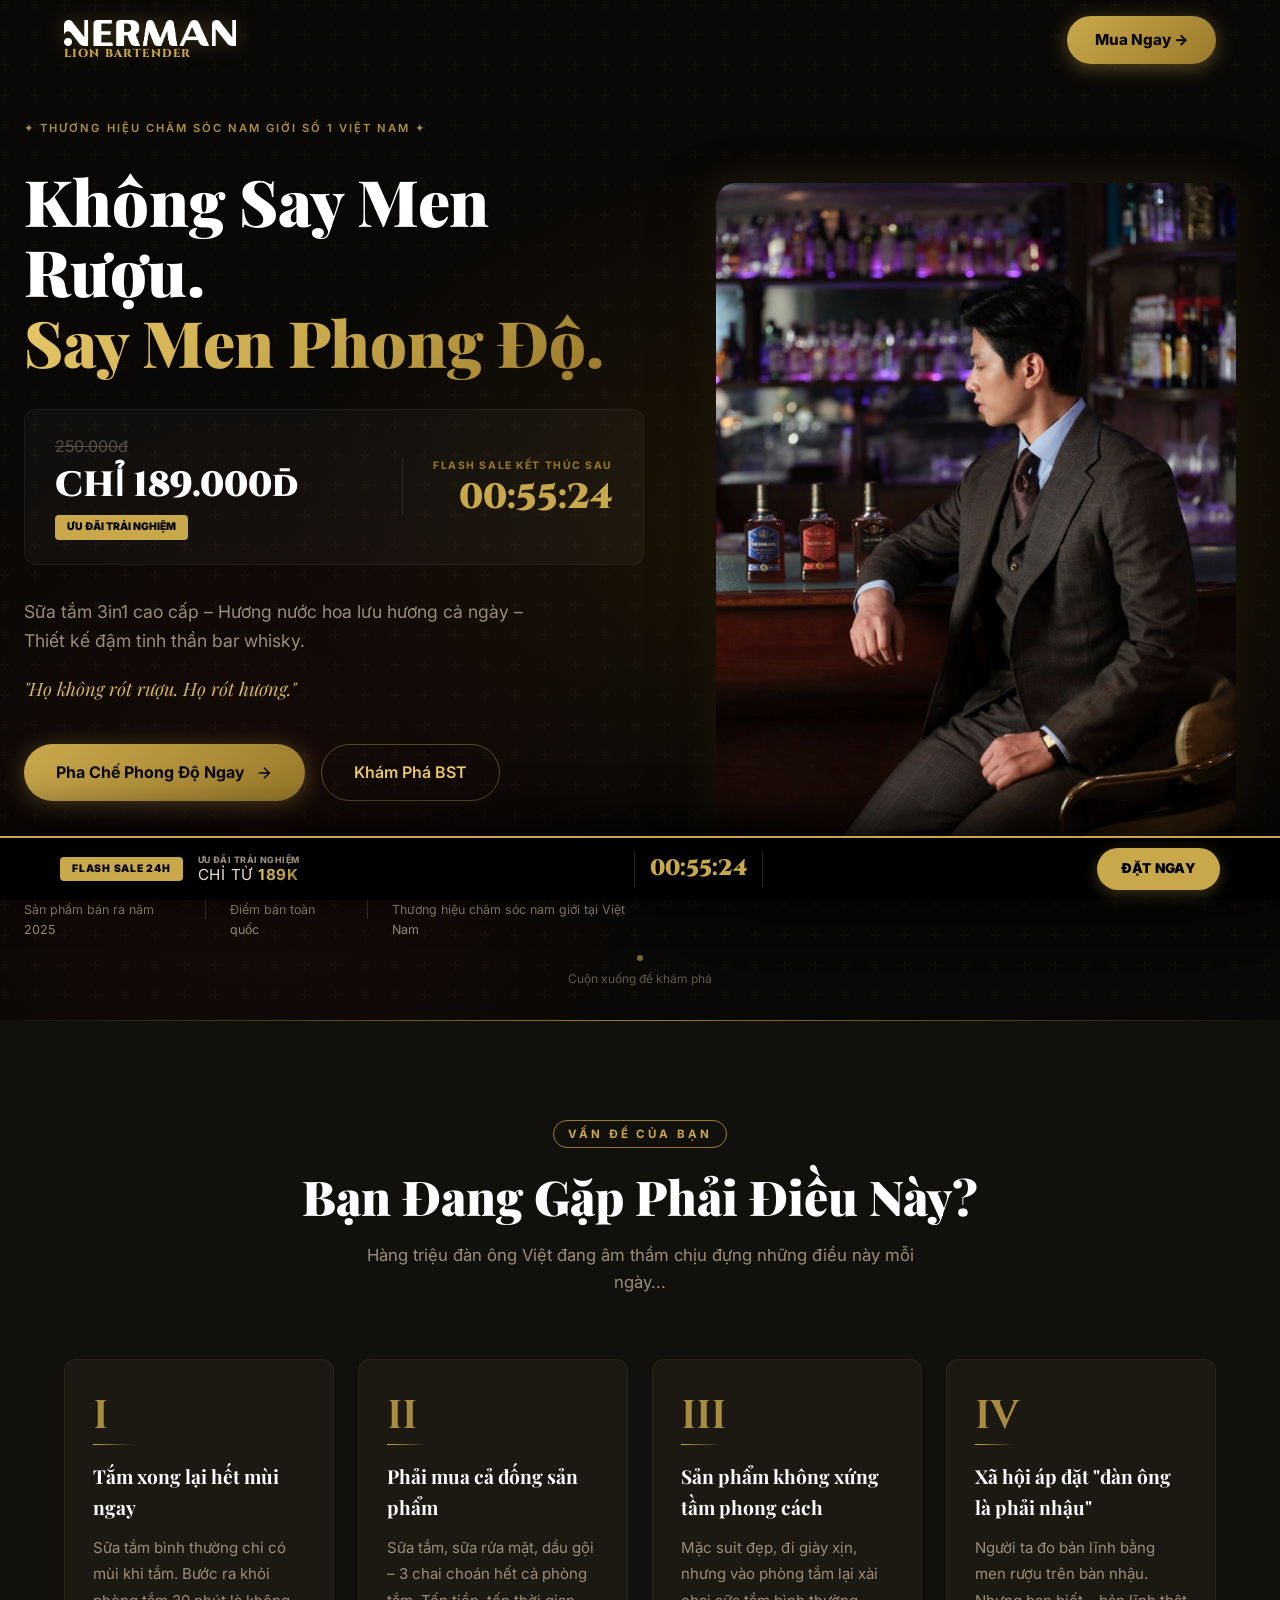
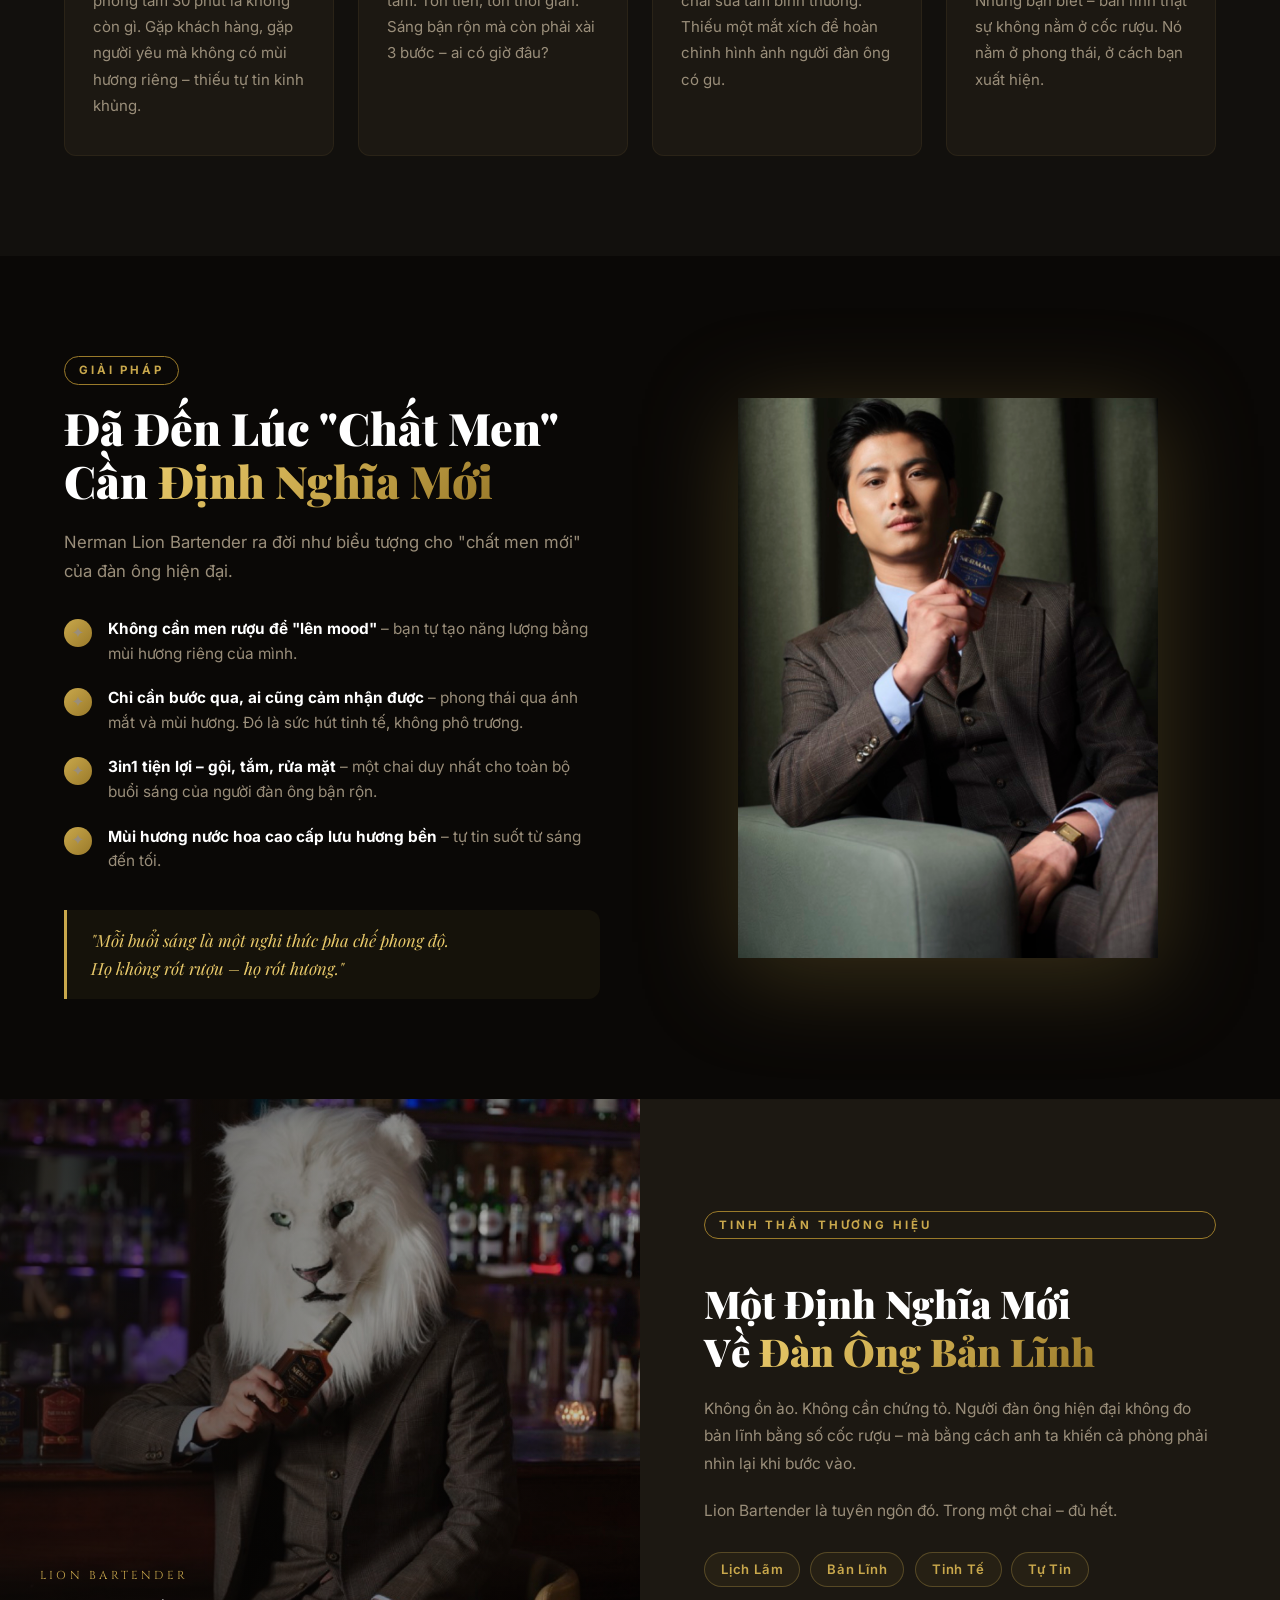
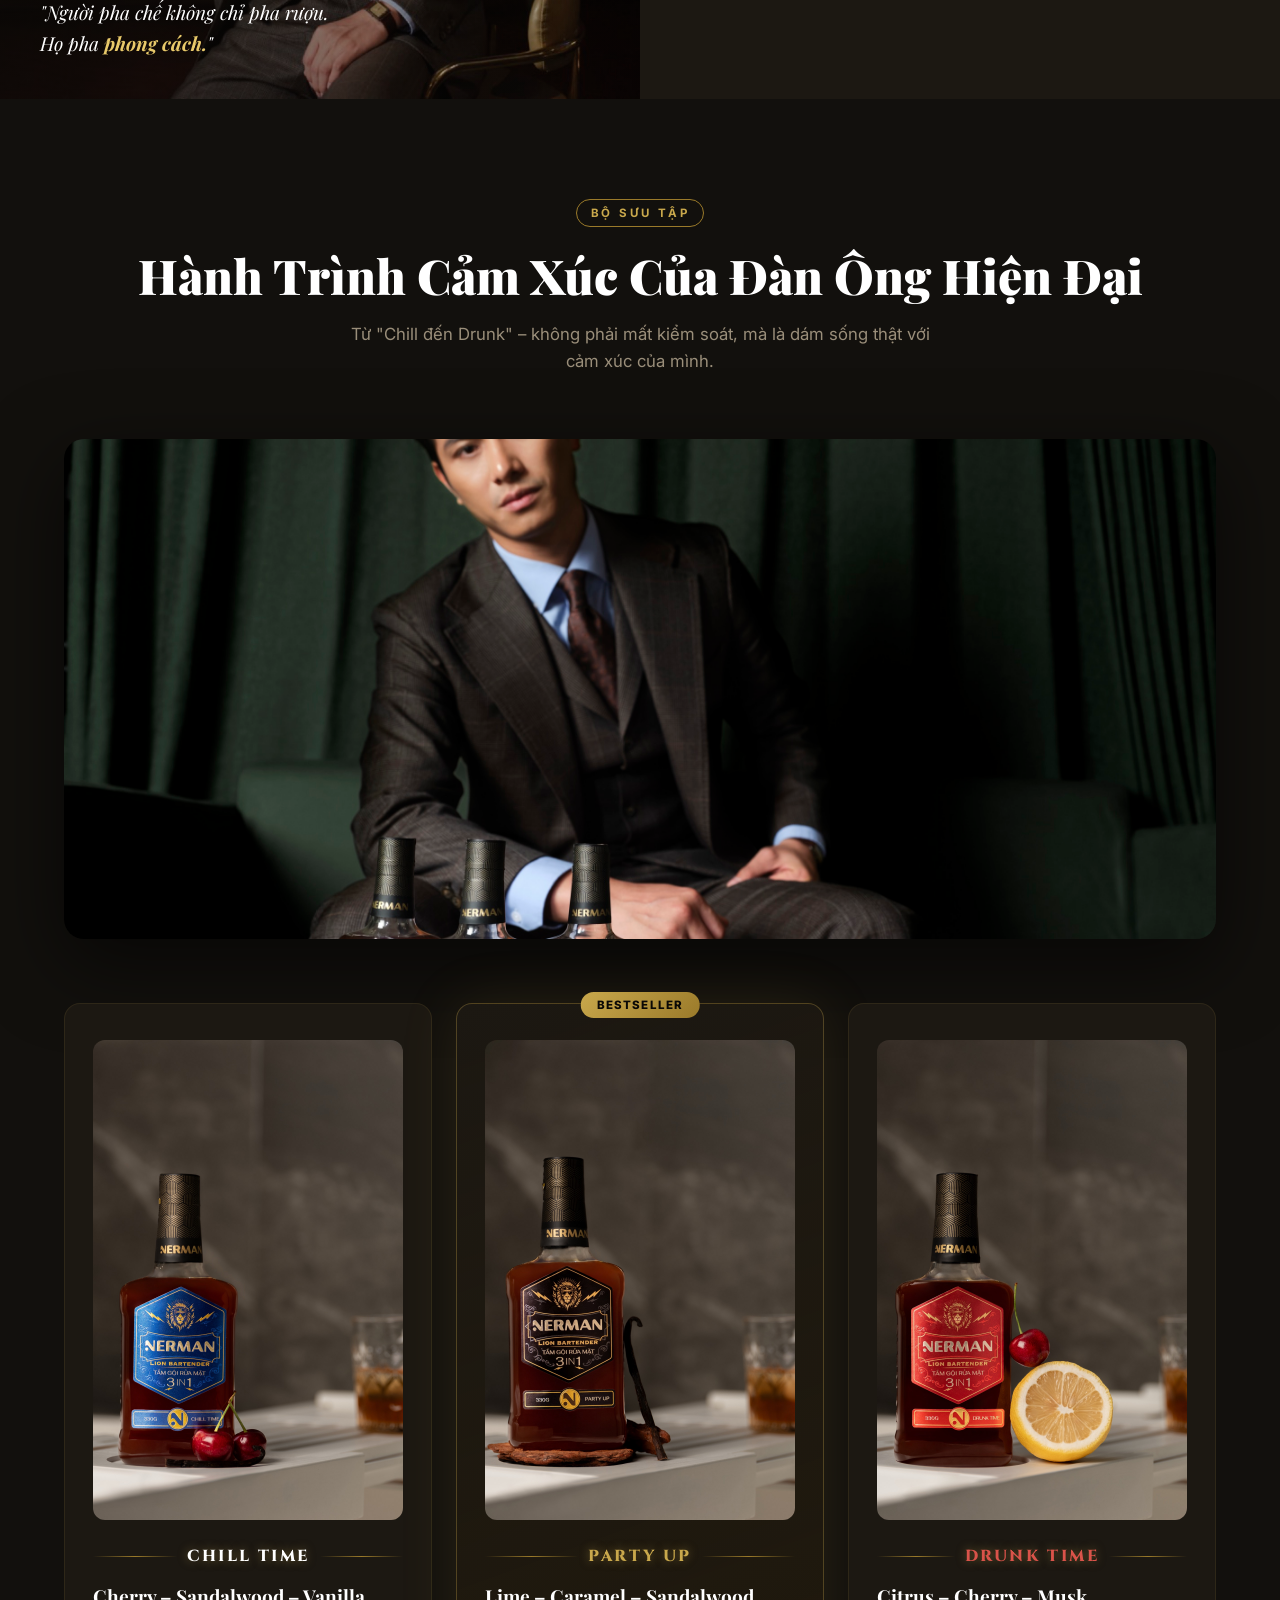
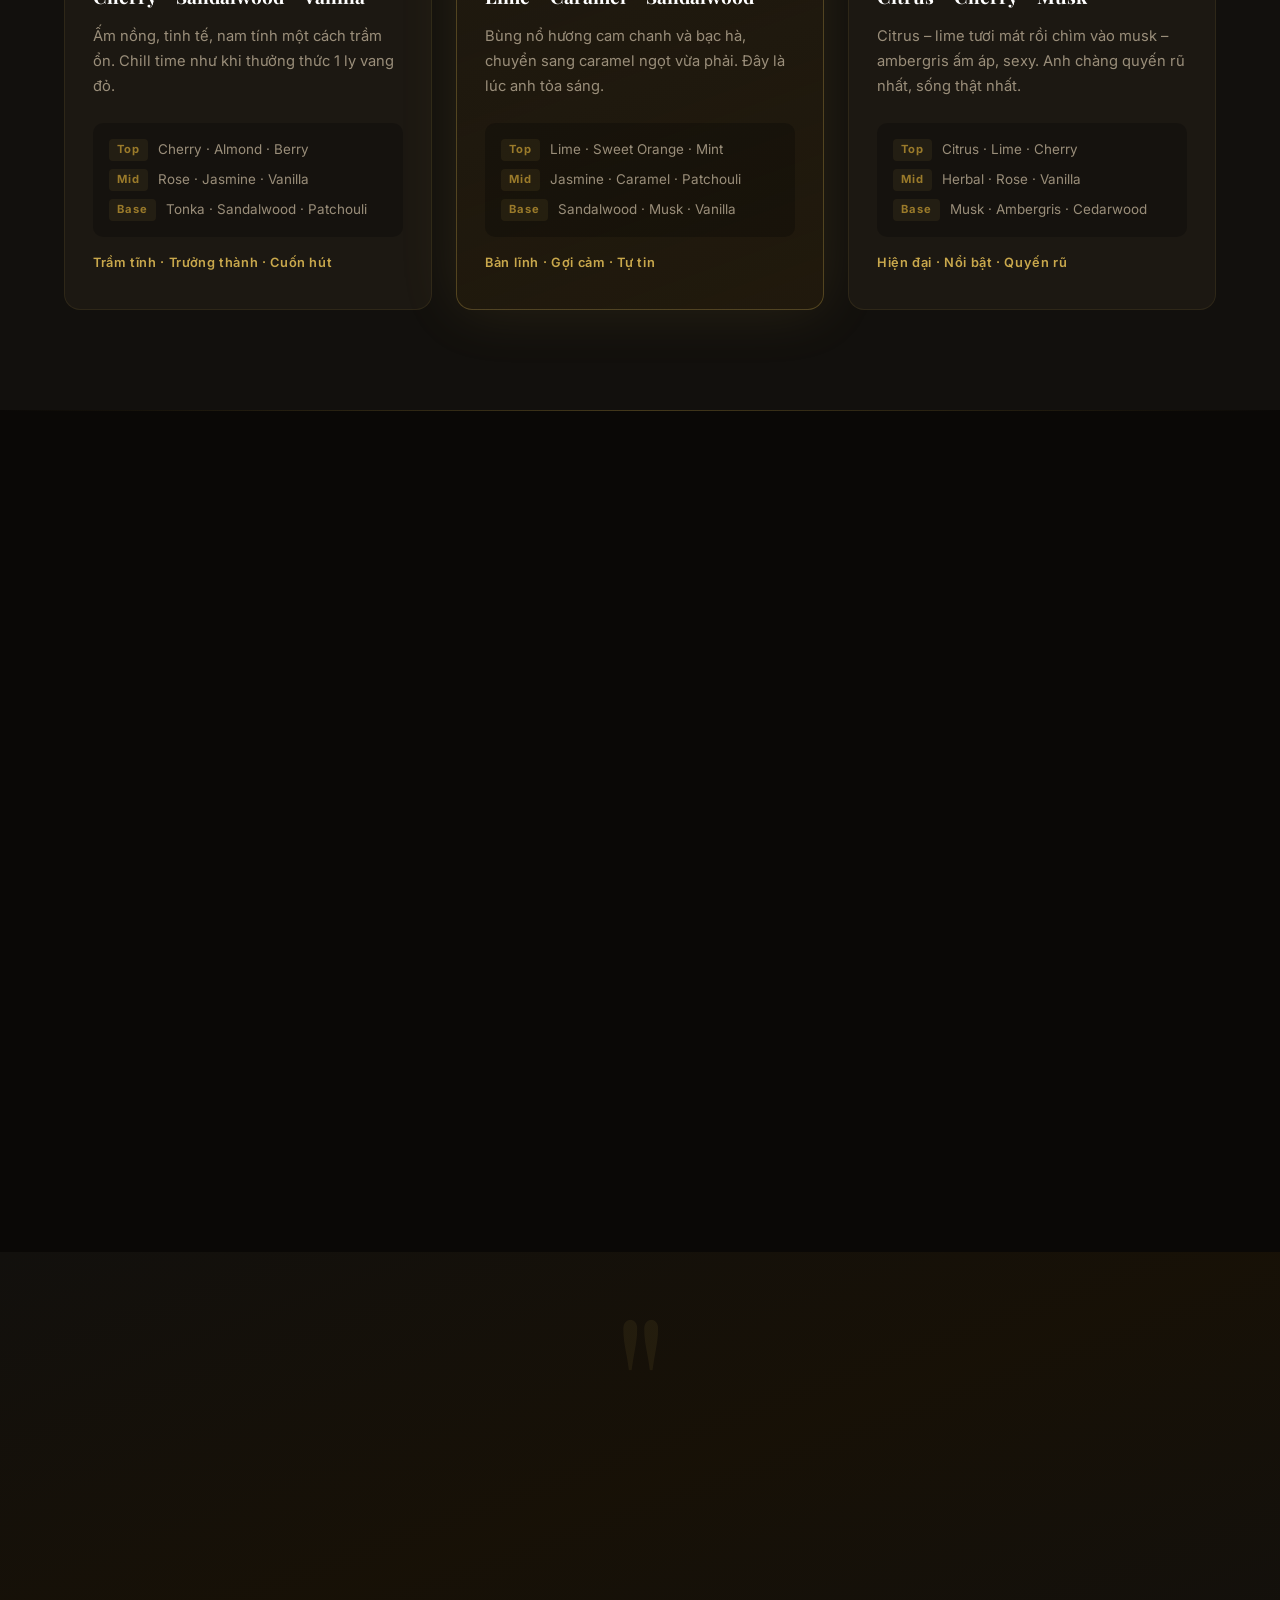
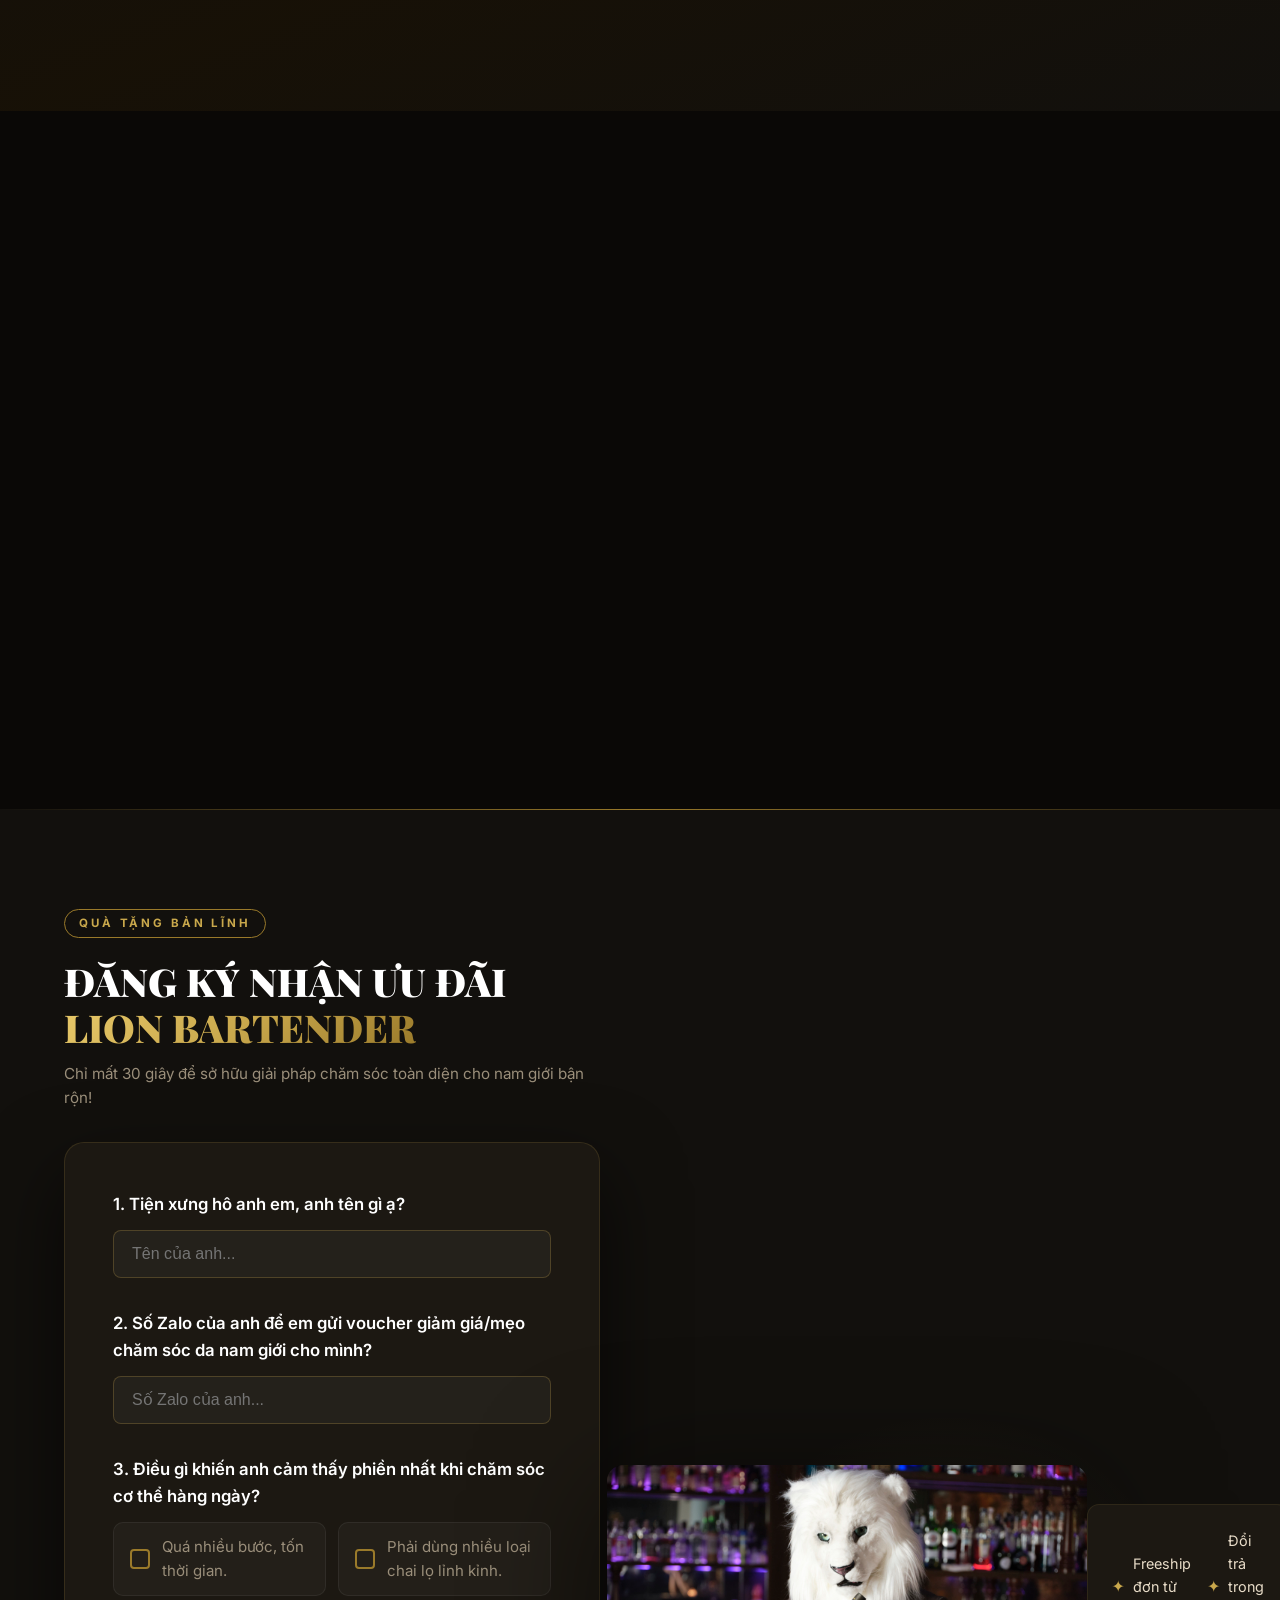
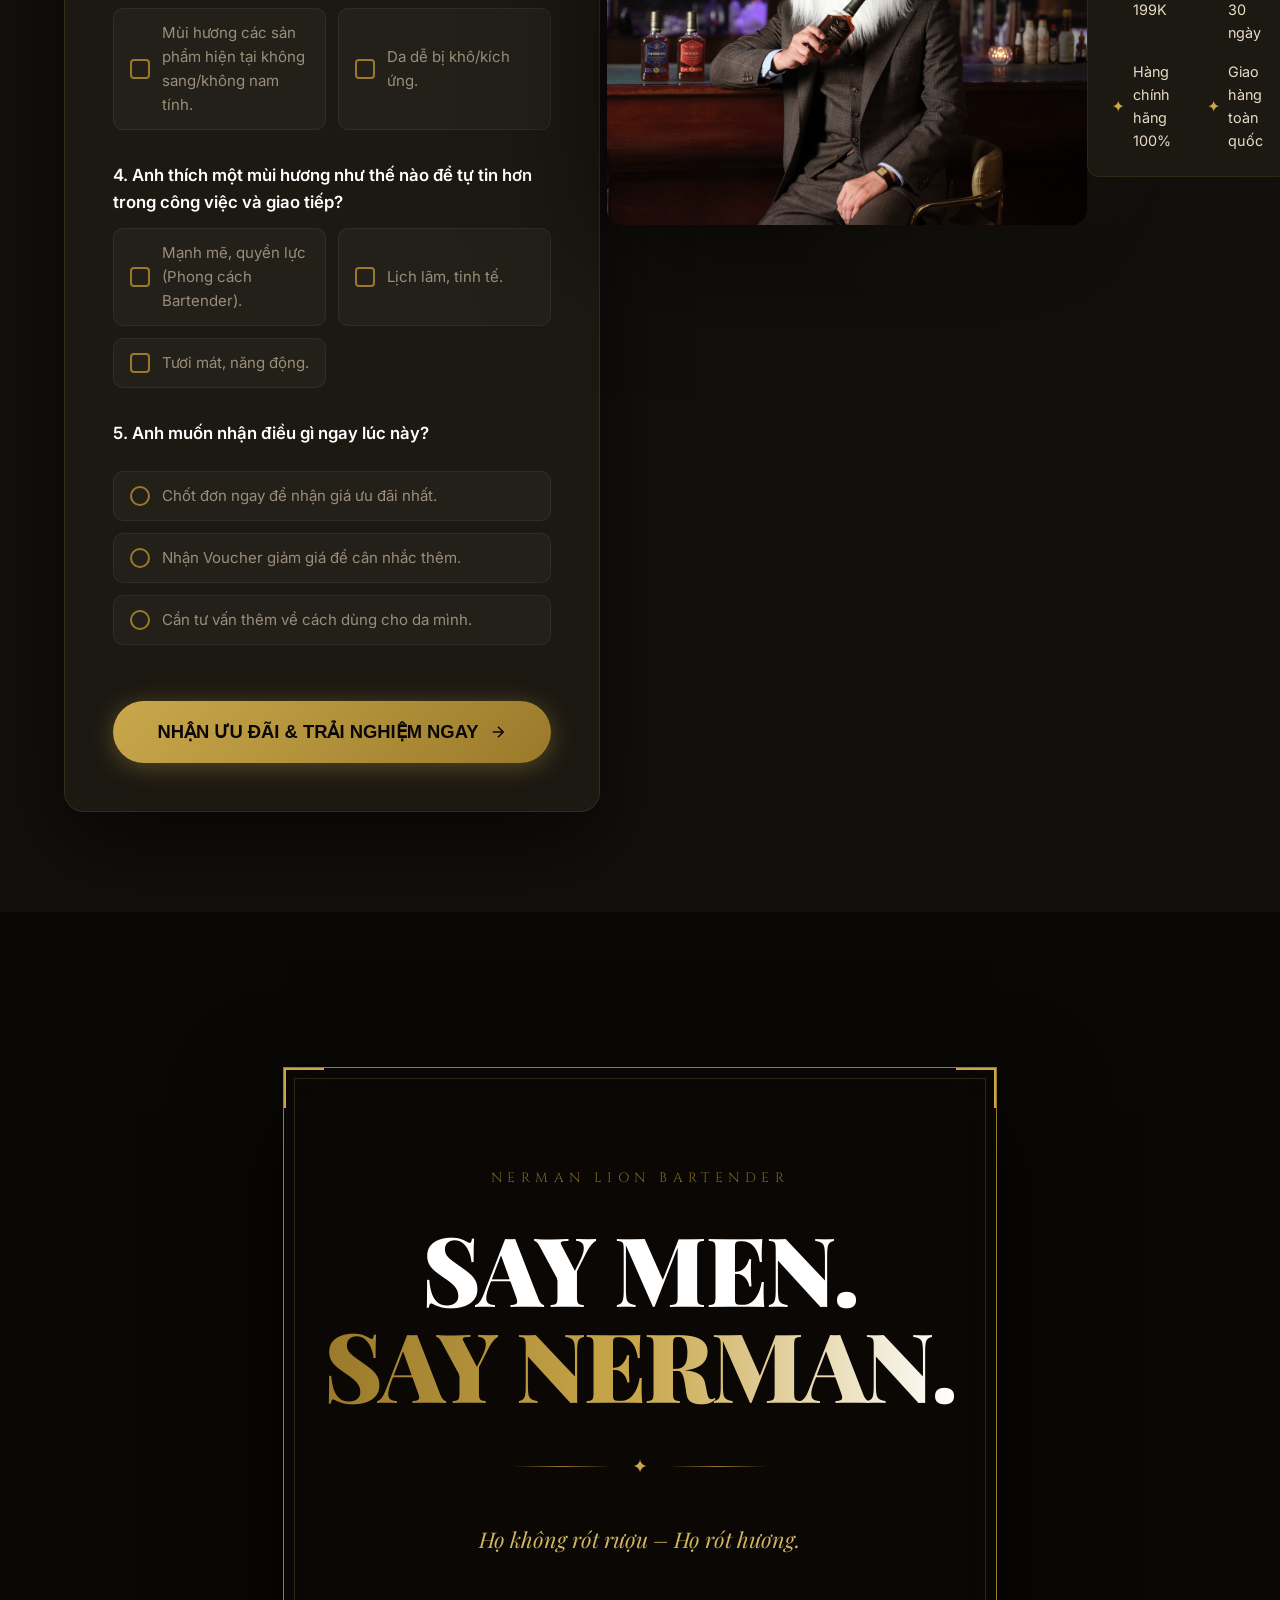
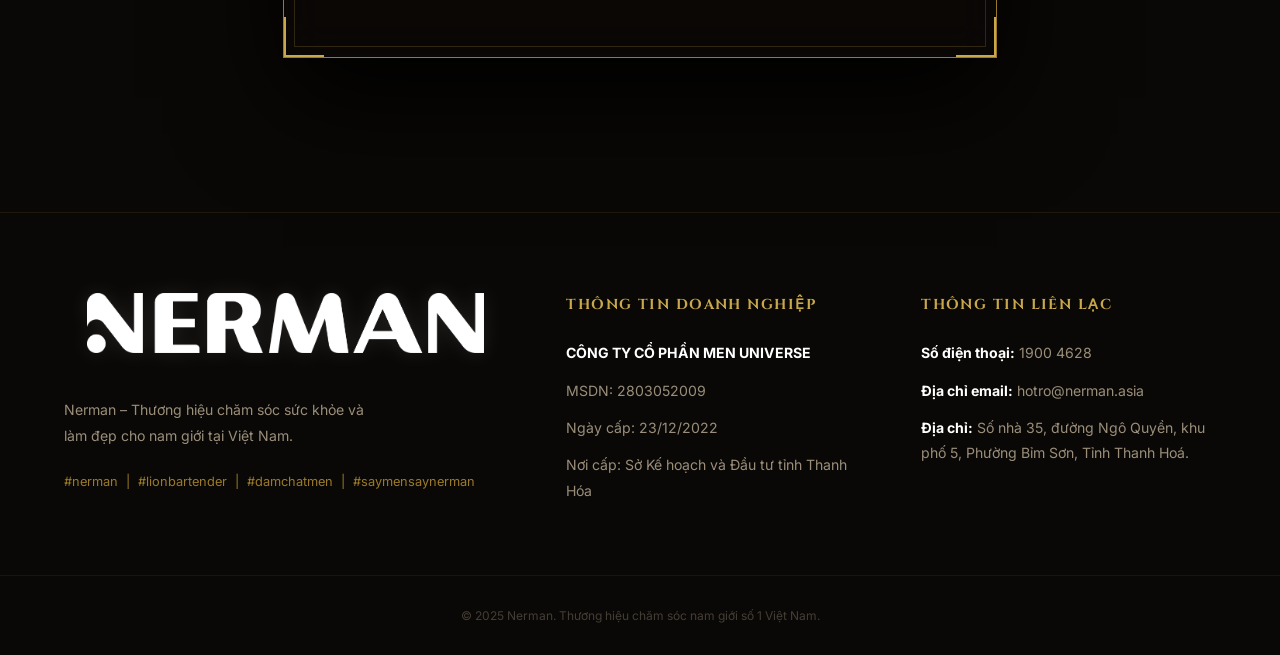
==== nerman_landing_v8_final/index.html @ bb771e7c "Add files via upload" ====
<!DOCTYPE html>
<html lang="vi">
<head>
  <meta charset="UTF-8" />
  <meta name="viewport" content="width=device-width, initial-scale=1.0" />
  <title>Nerman Lion Bartender – Sữa Tắm Đậm Chất Men | Chính Hãng</title>
  <meta name="description" content="Nerman Lion Bartender – Sữa tắm 3in1 cao cấp cho đàn ông hiện đại. Hương nước hoa lưu hương cả ngày. Đậm chất men – Say Hương, Say Nerman." />
  <link rel="preconnect" href="https://fonts.googleapis.com" />
  <link rel="preconnect" href="https://fonts.gstatic.com" crossorigin />
  <link href="https://fonts.googleapis.com/css2?family=Playfair+Display:ital,wght@0,700;0,900;1,700&family=Inter:wght@300;400;500;600;700&family=Cinzel:wght@700;900&display=swap" rel="stylesheet" />
  <link rel="stylesheet" href="style.css?v=1.2" />
</head>
<body id="top">

  <!-- ===== STICKY NAV ===== -->
  <nav class="navbar" id="navbar">
    <div class="nav-inner">
      <div class="nav-logo">
        <img src="images/logo_white.png" alt="NERMAN Logo" class="brand-logo" />
        <span>LION BARTENDER</span>
      </div>
      <a href="#order" class="nav-cta" id="nav-cta-btn">Mua Ngay →</a>
    </div>
  </nav>

  <!-- ===== HERO ===== -->
  <section class="hero" id="hero">
    <div class="hero-bg-overlay"></div>
    <div class="hero-particles" id="particles"></div>
    <div class="hero-content fade-in">
      <div class="hero-badge">✦ THƯƠNG HIỆU CHĂM SÓC NAM GIỚI SỐ 1 VIỆT NAM ✦</div>
      <h1 class="hero-title">
        Không Say Men Rượu.<br/>
        <span class="gold-text">Say Men Phong Độ.</span>
      </h1>
      <div class="hero-price-wrap">
        <div class="h-price-left">
          <span class="old-price">250.000đ</span>
          <span class="new-price">CHỈ 189.000đ</span>
          <span class="price-badge">ƯU ĐÃI TRẢI NGHIỆM</span>
        </div>
        <div class="hero-timer-box">
          <div class="h-timer-label">FLASH SALE KẾT THÚC SAU</div>
          <div class="timer-display h-timer-val" id="hero-countdown">00:00:00</div>
        </div>
      </div>
      <p class="hero-sub">Sữa tắm 3in1 cao cấp – Hương nước hoa lưu hương cả ngày – Thiết kế đậm tinh thần bar whisky.</p>
      <div class="hero-tagline">"Họ không rót rượu. Họ rót hương."</div>
      <div class="hero-actions">
        <a href="#order" class="btn-primary" id="hero-cta-btn">
          <span>Pha Chế Phong Độ Ngay</span>
          <svg width="18" height="18" viewBox="0 0 24 24" fill="none" stroke="currentColor" stroke-width="2"><path d="M5 12h14M12 5l7 7-7 7"/></svg>
        </a>
        <a href="#products" class="btn-secondary" id="hero-learn-btn">Khám Phá BST</a>
      </div>
      <div class="hero-stats">
        <div class="stat"><span class="stat-num" data-count="3.6">0</span><span class="stat-label">Sản phẩm bán ra năm 2025</span></div>
        <div class="stat-divider"></div>
        <div class="stat"><span class="stat-num" data-count="2000">0</span><span class="stat-label">Điểm bán toàn quốc</span></div>
        <div class="stat-divider"></div>
        <div class="stat"><span class="stat-num">#1</span><span class="stat-label">Thương hiệu chăm sóc nam giới tại Việt Nam</span></div>
      </div>
    </div>
    <div class="hero-image">
      <div class="hero-image-glow"></div>
      <img src="images/hero.jpg" alt="Nerman Lion Bartender – đàn ông lịch lãm tại bar" />
    </div>
    <div class="scroll-hint">
      <div class="scroll-dot"></div>
      <span>Cuộn xuống để khám phá</span>
    </div>
  </section>

  <!-- ===== PAIN POINTS ===== -->
  <section class="pain" id="pain">
    <div class="container">
      <div class="section-header fade-in">
        <div class="section-tag">VẤN ĐỀ CỦA BẠN</div>
        <h2>Bạn Đang Gặp Phải Điều Này?</h2>
        <p class="section-sub">Hàng triệu đàn ông Việt đang âm thầm chịu đựng những điều này mỗi ngày...</p>
      </div>
      <div class="pain-grid">
        <div class="pain-card fade-in fade-in-delay-1" id="pain-1">
          <div class="pain-number">I</div>
          <div class="pain-line"></div>
          <h3>Tắm xong lại hết mùi ngay</h3>
          <p>Sữa tắm bình thường chỉ có mùi khi tắm. Bước ra khỏi phòng tắm 30 phút là không còn gì. Gặp khách hàng, gặp người yêu mà không có mùi hương riêng – thiếu tự tin kinh khủng.</p>
        </div>
        <div class="pain-card fade-in fade-in-delay-2" id="pain-2">
          <div class="pain-number">II</div>
          <div class="pain-line"></div>
          <h3>Phải mua cả đống sản phẩm</h3>
          <p>Sữa tắm, sữa rửa mặt, dầu gội – 3 chai choán hết cả phòng tắm. Tốn tiền, tốn thời gian. Sáng bận rộn mà còn phải xài 3 bước – ai có giờ đâu?</p>
        </div>
        <div class="pain-card fade-in fade-in-delay-3" id="pain-3">
          <div class="pain-number">III</div>
          <div class="pain-line"></div>
          <h3>Sản phẩm không xứng tầm phong cách</h3>
          <p>Mặc suit đẹp, đi giày xịn, nhưng vào phòng tắm lại xài chai sữa tắm bình thường. Thiếu một mắt xích để hoàn chỉnh hình ảnh người đàn ông có gu.</p>
        </div>
        <div class="pain-card fade-in" id="pain-4">
          <div class="pain-number">IV</div>
          <div class="pain-line"></div>
          <h3>Xã hội áp đặt "đàn ông là phải nhậu"</h3>
          <p>Người ta đo bản lĩnh bằng men rượu trên bàn nhậu. Nhưng bạn biết – bản lĩnh thật sự không nằm ở cốc rượu. Nó nằm ở phong thái, ở cách bạn xuất hiện.</p>
        </div>
      </div>
    </div>
  </section>

  <!-- ===== SOLUTION ===== -->
  <section class="solution" id="solution">
    <div class="container">
      <div class="solution-inner">
        <div class="solution-text fade-in">
          <div class="section-tag">GIẢI PHÁP</div>
          <h2>Đã Đến Lúc "Chất Men" Cần <span class="gold-text">Định Nghĩa Mới</span></h2>
          <p class="solution-intro">Nerman Lion Bartender ra đời như biểu tượng cho "chất men mới" của đàn ông hiện đại.</p>
          <ul class="solution-list">
            <li>
              <div class="check-icon">✦</div>
              <div><strong>Không cần men rượu để "lên mood"</strong> – bạn tự tạo năng lượng bằng mùi hương riêng của mình.</div>
            </li>
            <li>
              <div class="check-icon">✦</div>
              <div><strong>Chỉ cần bước qua, ai cũng cảm nhận được</strong> – phong thái qua ánh mắt và mùi hương. Đó là sức hút tinh tế, không phô trương.</div>
            </li>
            <li>
              <div class="check-icon">✦</div>
              <div><strong>3in1 tiện lợi – gội, tắm, rửa mặt</strong> – một chai duy nhất cho toàn bộ buổi sáng của người đàn ông bận rộn.</div>
            </li>
            <li>
              <div class="check-icon">✦</div>
              <div><strong>Mùi hương nước hoa cao cấp lưu hương bền</strong> – tự tin suốt từ sáng đến tối.</div>
            </li>
          </ul>
          <blockquote class="solution-quote">
            "Mỗi buổi sáng là một nghi thức pha chế phong độ.<br/>Họ không rót rượu – họ rót hương."
          </blockquote>
        </div>
        <div class="solution-image fade-in">
          <div class="solution-image-ring"></div>
          <img src="images/solution.jpg" alt="Nerman Lion Bartender Chill Time – cầm chai tự tin" />
        </div>
      </div>
    </div>
  </section>

  <!-- ===== LIFESTYLE ===== -->
  <section class="lifestyle" id="lifestyle">
    <div class="lifestyle-inner">
      <div class="lifestyle-image">
        <img src="images/lion_hero.jpg" alt="Lion Bartender – Biểu tượng đàn ông bản lĩnh" />
        <div class="lifestyle-overlay">
          <div class="lifestyle-tag">LION BARTENDER</div>
          <p class="lifestyle-quote">"Người pha chế không chỉ pha rượu.<br/>Họ pha <strong>phong cách.</strong>"</p>
        </div>
      </div>
      <div class="lifestyle-content fade-in">
        <div class="section-tag">TINH THẦN THƯƠNG HIỆU</div>
        <h2>Một Định Nghĩa Mới<br/>Về <span class="gold-text">Đàn Ông Bản Lĩnh</span></h2>
        <p>Không ồn ào. Không cần chứng tỏ. Người đàn ông hiện đại không đo bản lĩnh bằng số cốc rượu – mà bằng cách anh ta khiến cả phòng phải nhìn lại khi bước vào.</p>
        <p>Lion Bartender là tuyên ngôn đó. Trong một chai – đủ hết.</p>
        <div class="lifestyle-tags">
          <span>Lịch Lãm</span>
          <span>Bản Lĩnh</span>
          <span>Tinh Tế</span>
          <span>Tự Tin</span>
        </div>
      </div>
    </div>
  </section>

  <!-- ===== PRODUCTS – BST 3 MÙI ===== -->
  <section class="products" id="products">
    <div class="container">
      <div class="section-header fade-in">
        <div class="section-tag">BỘ SƯU TẬP</div>
        <h2>Hành Trình Cảm Xúc Của Đàn Ông Hiện Đại</h2>
        <p class="section-sub">Từ "Chill đến Drunk" – không phải mất kiểm soát, mà là dám sống thật với cảm xúc của mình.</p>
      </div>
      <div class="products-image-hero fade-in">
        <img src="images/collection_hero_final.jpg" alt="Bộ sưu tập Nerman Lion Bartender" />
      </div>
      <div class="products-grid">

        <div class="product-card fade-in fade-in-delay-1" id="product-chill">
          <div class="product-img-wrap">
            <img src="images/product_chill_final.jpg" alt="Nerman Lion Bartender Chill Time" />
          </div>
          <div class="product-bar-accent"><span class="bar-line"></span><span class="bar-label">CHILL TIME</span><span class="bar-line"></span></div>
          <h3>Cherry – Sandalwood – Vanilla</h3>
          <p class="product-desc">Ấm nồng, tinh tế, nam tính một cách trầm ổn. Chill time như khi thưởng thức 1 ly vang đỏ.</p>
          <div class="scent-layers">
            <div class="scent-row"><span class="scent-label">Top</span><span>Cherry · Almond · Berry</span></div>
            <div class="scent-row"><span class="scent-label">Mid</span><span>Rose · Jasmine · Vanilla</span></div>
            <div class="scent-row"><span class="scent-label">Base</span><span>Tonka · Sandalwood · Patchouli</span></div>
          </div>
          <div class="product-vibe">Trầm tĩnh · Trưởng thành · Cuốn hút</div>
        </div>

        <div class="product-card product-card--featured fade-in fade-in-delay-2" id="product-party">
          <div class="product-badge-top">Bestseller</div>
          <div class="product-img-wrap">
            <img src="images/product_party_final.jpg" alt="Nerman Lion Bartender Party Up" />
          </div>
          <div class="product-bar-accent"><span class="bar-line"></span><span class="bar-label" style="color:var(--gold)">PARTY UP</span><span class="bar-line"></span></div>
          <h3>Lime – Caramel – Sandalwood</h3>
          <p class="product-desc">Bùng nổ hương cam chanh và bạc hà, chuyển sang caramel ngọt vừa phải. Đây là lúc anh tỏa sáng.</p>
          <div class="scent-layers">
            <div class="scent-row"><span class="scent-label">Top</span><span>Lime · Sweet Orange · Mint</span></div>
            <div class="scent-row"><span class="scent-label">Mid</span><span>Jasmine · Caramel · Patchouli</span></div>
            <div class="scent-row"><span class="scent-label">Base</span><span>Sandalwood · Musk · Vanilla</span></div>
          </div>
          <div class="product-vibe">Bản lĩnh · Gợi cảm · Tự tin</div>
        </div>

        <div class="product-card fade-in fade-in-delay-3" id="product-drunk">
          <div class="product-img-wrap">
            <img src="images/product_drunk_final.jpg" alt="Nerman Lion Bartender Drunk Time" />
          </div>
          <div class="product-bar-accent"><span class="bar-line"></span><span class="bar-label" style="color:#D9534A">DRUNK TIME</span><span class="bar-line"></span></div>
          <h3>Citrus – Cherry – Musk</h3>
          <p class="product-desc">Citrus – lime tươi mát rồi chìm vào musk – ambergris ấm áp, sexy. Anh chàng quyến rũ nhất, sống thật nhất.</p>
          <div class="scent-layers">
            <div class="scent-row"><span class="scent-label">Top</span><span>Citrus · Lime · Cherry</span></div>
            <div class="scent-row"><span class="scent-label">Mid</span><span>Herbal · Rose · Vanilla</span></div>
            <div class="scent-row"><span class="scent-label">Base</span><span>Musk · Ambergris · Cedarwood</span></div>
          </div>
          <div class="product-vibe">Hiện đại · Nổi bật · Quyến rũ</div>
        </div>

      </div>
    </div>
  </section>

  <!-- ===== BENEFITS ===== -->
  <section class="benefits" id="benefits">
    <div class="container">
      <div class="section-header fade-in">
        <div class="section-tag">LỢI ÍCH</div>
        <h2>Tại Sao Chọn <span class="gold-text">Lion Bartender?</span></h2>
      </div>
      <div class="benefits-grid">
        <div class="benefit-item fade-in fade-in-delay-1" id="benefit-1">
          <div class="benefit-mark">✦</div>
          <h3>3in1 Siêu Tiện Lợi</h3>
          <p>Gội, tắm, rửa mặt – TRONG MỘT CHAI. Tiết kiệm thời gian buổi sáng bận rộn.</p>
        </div>
        <div class="benefit-item fade-in fade-in-delay-2" id="benefit-2">
          <div class="benefit-mark">✦</div>
          <h3>Hương Nước Hoa Cao Cấp</h3>
          <p>Công thức lưu hương bền lâu. Mùi hương tinh tế cả ngày, không hắc, không nặng.</p>
        </div>
        <div class="benefit-item fade-in fade-in-delay-3" id="benefit-3">
          <div class="benefit-mark">✦</div>
          <h3>Sạch Sâu, Không Khô Da</h3>
          <p>Làm sạch hiệu quả nhưng giữ ẩm tốt. Da không bị khô căng sau khi tắm.</p>
        </div>
        <div class="benefit-item fade-in fade-in-delay-1" id="benefit-4">
          <div class="benefit-mark">✦</div>
          <h3>Thiết Kế Đậm Phong Cách</h3>
          <p>Chai thiết kế tinh thần bar whisky – đặt trong phòng tắm cũng là một tuyên ngôn phong cách.</p>
        </div>
        <div class="benefit-item fade-in fade-in-delay-2" id="benefit-5">
          <div class="benefit-mark">✦</div>
          <h3>Thương Hiệu #1 E-Commerce</h3>
          <p>Nerman – thương hiệu chăm sóc nam giới số 1 TMĐT Việt Nam. Trên 2 triệu sản phẩm bán ra năm 2024.</p>
        </div>
        <div class="benefit-item fade-in fade-in-delay-3" id="benefit-6">
          <div class="benefit-mark">✦</div>
          <h3>Có Mặt Tại 2000+ Điểm Bán</h3>
          <p>Guardian, Hasaki, 7-Eleven, Circle K, The Gioi Skin Food... Mua offline hoặc online đều được.</p>
        </div>
      </div>
    </div>
  </section>

  <!-- ===== SOCIAL PROOF / QUOTE ===== -->
  <section class="proof" id="proof">
    <div class="container">
      <div class="proof-inner">
        <div class="proof-quote-large">"</div>
        <blockquote class="fade-in">
          Người đàn ông của hôm nay không cần men rượu để chứng tỏ mình.
          <span>Họ chỉ cần <strong>chất men</strong> khiến người khác phải say mê.</span>
        </blockquote>
        <div class="proof-brand">— NERMAN LION BARTENDER</div>
      </div>
    </div>
  </section>

  <!-- ===== HOW TO USE ===== -->
  <section class="howto" id="howto">
    <div class="container">
      <div class="section-header fade-in">
        <div class="section-tag">HƯỚNG DẪN</div>
        <h2>Nghi Thức Pha Chế Phong Độ</h2>
        <p class="section-sub">3 bước – 1 chai – Cả ngày tự tin</p>
      </div>
      <div class="steps">
        <div class="step fade-in fade-in-delay-1" id="step-1">
          <div class="step-number">01</div>
          <div class="step-content">
            <h3>Chọn Mùi Hương Theo Mood</h3>
            <p>Chill Time cho ngày nhẹ nhàng. Party Up khi bạn cần bùng nổ. Drunk Time khi muốn sống thật nhất với bản thân.</p>
          </div>
        </div>
        <div class="step-arrow fade-in">→</div>
        <div class="step fade-in fade-in-delay-2" id="step-2">
          <div class="step-number">02</div>
          <div class="step-content">
            <h3>Dùng Làm Sữa Tắm + Dầu Gội + Rửa Mặt</h3>
            <p>Một chai duy nhất thay thế tất cả. Tiết kiệm thời gian – maximize hiệu quả buổi sáng.</p>
          </div>
        </div>
        <div class="step-arrow fade-in">→</div>
        <div class="step fade-in fade-in-delay-3" id="step-3">
          <div class="step-number">03</div>
          <div class="step-content">
            <h3>Ra Khỏi Phòng Tắm Với Phong Thái Khác</h3>
            <p>Mùi hương lưu lại cả ngày. Sự tự tin không phát ra từ cốc rượu – mà từ chính hương thơm của bạn.</p>
          </div>
        </div>
      </div>
    </div>
  </section>


  <!-- ===== HYBRID FORM SECTION ===== -->
  <section class="order survey" id="order">
    <div class="container">
      <div class="order-inner">
        <div class="survey-inner fade-in" style="text-align: left;">
          <div class="section-header" style="text-align: left; margin-bottom: 32px;">
            <div class="section-tag">QUÀ TẶNG BẢN LĨNH</div>
            <h2 style="font-size: clamp(2rem, 3vw, 2.5rem); margin-bottom: 12px;">ĐĂNG KÝ NHẬN ƯU ĐÃI<br/><span class="gold-text">LION BARTENDER</span></h2>
            <p class="section-sub" style="margin: 0; font-size: 0.95rem;">Chỉ mất 30 giây để sở hữu giải pháp chăm sóc toàn diện cho nam giới bận rộn!</p>
          </div>

          <form class="survey-form" id="survey-form" action="https://script.google.com/macros/s/AKfycbxYWB9jVFpZQlfL-TFwGiNToSgi14jGZVEv0OrkyboqPS3KM8wGUzdVBXv-n_mxKEqH/exec" method="POST">
            <div class="survey-grid">
              <!-- Q1 -->
              <div class="survey-q-box">
                <label class="q-label">1. Tiện xưng hô anh em, anh tên gì ạ?</label>
                <input type="text" name="name" placeholder="Tên của anh..." required />
              </div>

              <!-- Q2 -->
              <div class="survey-q-box">
                <label class="q-label">2. Số Zalo của anh để em gửi voucher giảm giá/mẹo chăm sóc da nam giới cho mình?</label>
                <input type="tel" name="phone_zalo" placeholder="Số Zalo của anh..." required />
              </div>

              <!-- Q3 -->
              <div class="survey-q-box">
                <label class="q-label">3. Điều gì khiến anh cảm thấy phiền nhất khi chăm sóc cơ thể hàng ngày?</label>
                <div class="checkbox-group">
                  <label class="checkbox-item">
                    <input type="checkbox" name="pain_points" value="Quá nhiều bước, tốn thời gian" />
                    <span>Quá nhiều bước, tốn thời gian.</span>
                  </label>
                  <label class="checkbox-item">
                    <input type="checkbox" name="pain_points" value="Dùng chai lọ lỉnh kỉnh" />
                    <span>Phải dùng nhiều loại chai lọ lỉnh kỉnh.</span>
                  </label>
                  <label class="checkbox-item">
                    <input type="checkbox" name="pain_points" value="Mùi hương không sang" />
                    <span>Mùi hương các sản phẩm hiện tại không sang/không nam tính.</span>
                  </label>
                  <label class="checkbox-item">
                    <input type="checkbox" name="pain_points" value="Da dễ khô/kích ứng" />
                    <span>Da dễ bị khô/kích ứng.</span>
                  </label>
                </div>
              </div>

              <!-- Q4 -->
              <div class="survey-q-box">
                <label class="q-label">4. Anh thích một mùi hương như thế nào để tự tin hơn trong công việc và giao tiếp?</label>
                <div class="checkbox-group">
                  <label class="checkbox-item">
                    <input type="checkbox" name="preferences" value="Mạnh mẽ, quyền lực" />
                    <span>Mạnh mẽ, quyền lực (Phong cách Bartender).</span>
                  </label>
                  <label class="checkbox-item">
                    <input type="checkbox" name="preferences" value="Lịch lãm, tinh tế" />
                    <span>Lịch lãm, tinh tế.</span>
                  </label>
                  <label class="checkbox-item">
                    <input type="checkbox" name="preferences" value="Tươi mát, năng động" />
                    <span>Tươi mát, năng động.</span>
                  </label>
                </div>
              </div>

              <!-- Q5 -->
              <div class="survey-q-box">
                <label class="q-label">5. Anh muốn nhận điều gì ngay lúc này?</label>
                <div class="radio-group" style="display: flex; flex-direction: column; gap: 12px; margin-top: 12px;">
                  <label class="radio-item">
                    <input type="radio" name="action" value="Chốt đơn ngay để nhận giá ưu đãi nhất" required />
                    <span>Chốt đơn ngay để nhận giá ưu đãi nhất.</span>
                  </label>
                  <label class="radio-item">
                    <input type="radio" name="action" value="Nhận Voucher giảm giá để cân nhắc thêm" />
                    <span>Nhận Voucher giảm giá để cân nhắc thêm.</span>
                  </label>
                  <label class="radio-item">
                    <input type="radio" name="action" value="Cần tư vấn thêm về cách dùng cho da mình" />
                    <span>Cần tư vấn thêm về cách dùng cho da mình.</span>
                  </label>
                </div>
              </div>
            </div>

            <button type="submit" class="btn-primary btn-large survey-submit-btn" style="width: 100%; justify-content: center; margin-top: 16px;">
              <span>NHẬN ƯU ĐÃI & TRẢI NGHIỆM NGAY</span>
              <svg width="18" height="18" viewBox="0 0 24 24" fill="none" stroke="currentColor" stroke-width="2"><path d="M5 12h14M12 5l7 7-7 7"/></svg>
            </button>
          </form>

          <div class="survey-success" id="survey-success" style="display:none">
            <div class="success-icon">✦</div>
            <h3>Đăng Ký Thành Công!</h3>
            <p>Nerman đã ghi nhận mong muốn của anh. Đội ngũ CSKH sẽ liên hệ với anh qua Zalo trong thời gian sớm nhất.</p>
          </div>
        </div>

        <div class="order-visual fade-in">
          <div class="order-glow"></div>
          <img src="images/order_visual_final.jpg" alt="Nerman Lion Bartender – Đặt hàng ngay" style="margin-bottom: 32px;" />
          
          <div class="order-perks" style="display: grid; grid-template-columns: 1fr 1fr; gap: 16px; background: var(--dark-3); border: 1px solid rgba(201,168,76,0.1); border-radius: 12px; padding: 24px; position: relative; z-index: 2;">
            <div class="perk"><span>✦</span> Freeship đơn từ 199K</div>
            <div class="perk"><span>✦</span> Đổi trả trong 30 ngày</div>
            <div class="perk"><span>✦</span> Hàng chính hãng 100%</div>
            <div class="perk"><span>✦</span> Giao hàng toàn quốc</div>
          </div>
        </div>
      </div>
    </div>
  </section>

  <!-- ===== FINAL STATEMENT / slogan ===== -->
  <section class="final-tagline">
    <div class="tagline-bg-overlay"></div>
    <div class="container">
      <div class="tagline-card fade-in">
        <div class="tagline-label">NERMAN LION BARTENDER</div>
        <h2 class="tagline-main">
          SAY MEN.<br/>
          <span class="gold-shimmer">SAY NERMAN.</span>
        </h2>
        <div class="tagline-divider">
          <span class="diamond">✦</span>
        </div>
        <p class="tagline-sub">Họ không rót rượu – Họ rót hương.</p>
        <div class="tagline-corner-decor tl"></div>
        <div class="tagline-corner-decor tr"></div>
        <div class="tagline-corner-decor bl"></div>
        <div class="tagline-corner-decor br"></div>
      </div>
    </div>
  </section>

  <!-- ===== FOOTER ===== -->
  <footer class="footer">
    <div class="container footer-grid">
      <div class="footer-col footer-info">
        <div class="footer-logo">
          <img src="images/logo_white.png" alt="NERMAN Footer Logo" class="footer-brand-logo" />
        </div>
        <p class="footer-brand-desc">Nerman – Thương hiệu chăm sóc sức khỏe và làm đẹp cho nam giới tại Việt Nam.</p>
        <div class="footer-hashtags">
          #nerman &nbsp;|&nbsp; #lionbartender &nbsp;|&nbsp; #damchatmen &nbsp;|&nbsp; #saymensaynerman
        </div>
      </div>
      
      <div class="footer-col footer-legal">
        <h3>THÔNG TIN DOANH NGHIỆP</h3>
        <p><strong>CÔNG TY CỔ PHẦN MEN UNIVERSE</strong></p>
        <p>MSDN: 2803052009</p>
        <p>Ngày cấp: 23/12/2022</p>
        <p>Nơi cấp: Sở Kế hoạch và Đầu tư tỉnh Thanh Hóa</p>
      </div>

      <div class="footer-col footer-contact">
        <h3>THÔNG TIN LIÊN LẠC</h3>
        <p><strong>Số điện thoại:</strong> 1900 4628</p>
        <p><strong>Địa chỉ email:</strong> hotro@nerman.asia</p>
        <p><strong>Địa chỉ:</strong> Số nhà 35, đường Ngô Quyền, khu phố 5, Phường Bỉm Sơn, Tỉnh Thanh Hoá.</p>
      </div>
    </div>
    <div class="footer-bottom">
      <div class="container">
        <p class="footer-copy">© 2025 Nerman. Thương hiệu chăm sóc nam giới số 1 Việt Nam.</p>
      </div>
    </div>
  </footer>

  <!-- ===== BOTTOM PROMO BAR (NEW) ===== -->
  <div class="bottom-promo-bar" id="bottom-bar">
    <div class="promo-bar-inner">
      <div class="promo-text">
        <span class="promo-tag">FLASH SALE 24H</span>
        <div class="promo-price-box">
          <span class="promo-label">ƯU ĐÃI TRẢI NGHIỆM</span>
          <span class="promo-main">CHỈ TỪ <strong class="gold-text">189K</strong></span>
        </div>
      </div>
      <div class="promo-timer">
        <div class="timer-display" id="bottom-countdown">00:00:00</div>
      </div>
      <a href="#order" class="promo-btn">ĐẶT NGAY</a>
    </div>
  </div>

  <script src="script.js?v=1.2"></script>
</body>
</html>
---- nerman_landing_v8_final/style.css ----
/* ============================================
   NERMAN LION BARTENDER – LANDING PAGE CSS
   ============================================ */

*, *::before, *::after { box-sizing: border-box; margin: 0; padding: 0; }

:root {
  --gold:       #C9A84C;
  --gold-light: #E8C96A;
  --gold-dark:  #9A7A2A;
  --dark:       #0A0806;
  --dark-2:     #12100D;
  --dark-3:     #1C1812;
  --dark-4:     #252018;
  --amber:      #8B5E0A;
  --text:       #E8DCC8;
  --text-dim:   #9A8E7A;
  --white:      #FFFFFF;
  --red-accent: #8B1A1A;
  --green:      #2A6B3C;
  --ff-serif:   'Playfair Display', Georgia, serif;
  --ff-cinzel:  'Cinzel', serif;
  --ff-sans:    'Inter', system-ui, sans-serif;
  --radius:     12px;
  --transition: 0.35s cubic-bezier(0.4, 0, 0.2, 1);
}

html { scroll-behavior: smooth; font-size: 16px; }

body {
  background: var(--dark);
  color: var(--text);
  font-family: var(--ff-sans);
  overflow-x: hidden;
  line-height: 1.6;
}

img { max-width: 100%; display: block; }

a { text-decoration: none; color: inherit; }

.container {
  max-width: 1200px;
  margin: 0 auto;
  padding: 0 24px;
}

/* ============ UTILITIES ============ */
.gold-text {
  background: linear-gradient(135deg, var(--gold-light), var(--gold), var(--gold-dark));
  -webkit-background-clip: text;
  -webkit-text-fill-color: transparent;
  background-clip: text;
}

.section-tag {
  display: inline-block;
  font-size: 0.72rem;
  font-weight: 700;
  letter-spacing: 0.25em;
  color: var(--gold);
  text-transform: uppercase;
  border: 1px solid var(--gold-dark);
  padding: 4px 14px;
  border-radius: 100px;
  margin-bottom: 20px;
}

.section-header {
  text-align: center;
  margin-bottom: 64px;
}

.section-header h2 {
  font-family: var(--ff-serif);
  font-size: clamp(2rem, 4vw, 3rem);
  font-weight: 900;
  line-height: 1.2;
  color: var(--white);
  margin-bottom: 16px;
}

.section-sub {
  font-size: 1.05rem;
  color: var(--text-dim);
  max-width: 600px;
  margin: 0 auto;
}

/* ============ BUTTONS ============ */
.btn-primary {
  display: inline-flex;
  align-items: center;
  gap: 10px;
  background: linear-gradient(135deg, var(--gold), var(--gold-dark));
  color: var(--dark);
  font-weight: 700;
  font-size: 1rem;
  padding: 16px 32px;
  border-radius: 100px;
  border: none;
  cursor: pointer;
  transition: var(--transition);
  box-shadow: 0 4px 24px rgba(201, 168, 76, 0.35);
  position: relative;
  overflow: hidden;
}

.btn-primary::before {
  content: '';
  position: absolute;
  inset: 0;
  background: linear-gradient(135deg, var(--gold-light), var(--gold));
  opacity: 0;
  transition: var(--transition);
}

.btn-primary:hover { transform: translateY(-2px); box-shadow: 0 8px 32px rgba(201, 168, 76, 0.5); }
.btn-primary:hover::before { opacity: 1; }
.btn-primary span { position: relative; z-index: 1; }
.btn-primary svg { position: relative; z-index: 1; }

.btn-secondary {
  display: inline-flex;
  align-items: center;
  border: 1px solid rgba(201, 168, 76, 0.4);
  color: var(--gold-light);
  font-weight: 600;
  font-size: 1rem;
  padding: 15px 32px;
  border-radius: 100px;
  cursor: pointer;
  transition: var(--transition);
}
.btn-secondary:hover {
  background: rgba(201, 168, 76, 0.1);
  border-color: var(--gold);
}

.btn-large { font-size: 1.15rem; padding: 20px 40px; }

.btn-shopee {
  display: inline-flex;
  align-items: center;
  background: #EE4D2D;
  color: #fff;
  font-weight: 700;
  font-size: 1rem;
  padding: 16px 32px;
  border-radius: 100px;
  transition: var(--transition);
}
.btn-shopee:hover { background: #CC3A1E; transform: translateY(-2px); }

.btn-outline:hover { border-color: rgba(255,255,255,0.5); color: var(--white); }

/* MOBILE INTERACTION FIX (Android/Samsung) */
.btn-primary, .btn-secondary, .nav-cta, .btn-package, .promo-btn, .btn-submit {
  position: relative !important;
  z-index: 50 !important;
  pointer-events: auto !important;
  -webkit-tap-highlight-color: transparent;
  user-select: none;
  touch-action: manipulation;
}

/* ============ NAVBAR ============ */
.navbar {
  position: fixed;
  top: 0; left: 0; right: 0;
  z-index: 1000;
  transition: var(--transition);
  padding: 0;
}

.navbar.scrolled {
  background: rgba(10, 8, 6, 0.95);
  /* Reduce blur on mobile for performance, keep 20px on desktop */
  backdrop-filter: blur(10px);
  -webkit-backdrop-filter: blur(10px);
  border-bottom: 1px solid rgba(201, 168, 76, 0.12);
  box-shadow: 0 4px 32px rgba(0,0,0,0.5);
}

@media (min-width: 769px) {
  .navbar.scrolled { backdrop-filter: blur(20px); -webkit-backdrop-filter: blur(20px); }
}

.nav-inner {
  max-width: 1200px;
  margin: 0 auto;
  padding: 16px 24px;
  display: flex;
  align-items: center;
  justify-content: space-between;
}

.nav-logo {
  font-family: var(--ff-cinzel);
  font-size: 1.1rem;
  font-weight: 700;
  color: var(--white);
  letter-spacing: 0.05em;
}
.nav-logo span {
  color: var(--gold);
  font-size: 0.8rem;
  display: block;
  letter-spacing: 0.08em;
}

.nav-cta {
  background: linear-gradient(135deg, var(--gold), var(--gold-dark));
  color: var(--dark);
  font-weight: 800;
  font-size: 0.95rem;
  padding: 12px 28px;
  border-radius: 100px;
  transition: var(--transition);
  white-space: nowrap;
  animation: pulse-cta 2.5s infinite ease-in-out;
  box-shadow: 0 4px 20px rgba(201, 168, 76, 0.4);
}

@keyframes pulse-cta {
  0% { transform: scale(1); box-shadow: 0 4px 20px rgba(201, 168, 76, 0.4); }
  50% { transform: scale(1.06); box-shadow: 0 8px 30px rgba(201, 168, 76, 0.6); }
  100% { transform: scale(1); box-shadow: 0 4px 20px rgba(201, 168, 76, 0.4); }
}

.nav-cta:hover { transform: scale(1.1) !important; box-shadow: 0 10px 40px rgba(201,168,76,0.6); animation-play-state: paused; }

/* ============ HERO ============ */
.hero {
  min-height: 100vh;
  display: flex;
  align-items: center;
  position: relative;
  overflow: hidden;
  padding: 120px 24px 80px;
  background:
    radial-gradient(ellipse 80% 60% at 70% 50%, rgba(139, 94, 10, 0.18) 0%, transparent 60%),
    radial-gradient(ellipse 60% 80% at 20% 80%, rgba(139, 26, 26, 0.1) 0%, transparent 50%),
    var(--dark);
}

.hero-bg-overlay {
  position: absolute;
  inset: 0;
  background: url("data:image/svg+xml,%3Csvg width='60' height='60' viewBox='0 0 60 60' xmlns='http://www.w3.org/2000/svg'%3E%3Cg fill='none' fill-rule='evenodd'%3E%3Cg fill='%23C9A84C' fill-opacity='0.03'%3E%3Cpath d='M36 34v-4h-2v4h-4v2h4v4h2v-4h4v-2h-4zm0-30V0h-2v4h-4v2h4v4h2V6h4V4h-4zM6 34v-4H4v4H0v2h4v4h2v-4h4v-2H6zM6 4V0H4v4H0v2h4v4h2V6h4V4H6z'/%3E%3C/g%3E%3C/g%3E%3C/svg%3E");
  pointer-events: none !important;
  z-index: 1;
}

.hero-particles {
  position: absolute;
  inset: 0;
  pointer-events: none !important;
  z-index: 1;
}

.particle {
  position: absolute;
  width: 3px; height: 3px;
  background: var(--gold);
  border-radius: 50%;
  opacity: 0;
  animation: float-up linear infinite;
}

@keyframes float-up {
  0%   { transform: translateY(0) translateX(0); opacity: 0; }
  10%  { opacity: 0.6; }
  90%  { opacity: 0.2; }
  100% { transform: translateY(-80vh) translateX(40px); opacity: 0; }
}

.hero-content {
  flex: 1;
  max-width: 620px;
  position: relative;
  z-index: 2;
}

.hero-badge {
  font-size: 0.7rem;
  font-weight: 600;
  letter-spacing: 0.18em;
  color: var(--gold);
  margin-bottom: 28px;
  opacity: 0.85;
}

.hero-title {
  font-family: var(--ff-serif);
  font-size: clamp(2.5rem, 5vw, 4rem);
  font-weight: 900;
  line-height: 1.1;
  color: var(--white);
  margin-bottom: 20px;
}

.hero-sub {
  font-size: 1.1rem;
  color: var(--text-dim);
  margin-bottom: 18px;
  line-height: 1.7;
  max-width: 500px;
}

.hero-tagline {
  font-family: var(--ff-serif);
  font-style: italic;
  font-size: 1.15rem;
  color: var(--gold-light);
  margin-bottom: 40px;
  opacity: 0.9;
}

.hero-actions {
  display: flex;
  flex-wrap: wrap;
  gap: 16px;
  align-items: center;
  margin-bottom: 56px;
}

.hero-stats {
  display: flex;
  align-items: center;
  gap: 24px;
}

.stat { display: flex; flex-direction: column; gap: 4px; }
.stat-num {
  font-family: var(--ff-cinzel);
  font-size: 1.5rem;
  font-weight: 700;
  color: var(--gold);
}
.stat-label { font-size: 0.78rem; color: var(--text-dim); }
.stat-divider { width: 1px; height: 40px; background: rgba(201,168,76,0.25); }

.hero-image {
  flex: 1;
  display: flex;
  align-items: center;
  justify-content: center;
  position: relative;
  z-index: 2;
  max-width: 560px;
  margin-left: auto;
}

.hero-image-glow {
  position: absolute;
  width: 400px; height: 400px;
  background: radial-gradient(circle, rgba(201, 168, 76, 0.25) 0%, transparent 70%);
  border-radius: 50%;
  animation: pulse-glow 3s ease-in-out infinite;
}

@keyframes pulse-glow {
  0%, 100% { transform: scale(1); opacity: 0.7; }
  50% { transform: scale(1.1); opacity: 1; }
}

.hero-image img {
  width: 100%;
  max-width: 520px;
  border-radius: 20px;
  object-fit: cover;
  /* Use box-shadow instead of drop-shadow for better performance */
  box-shadow: 0 24px 60px rgba(0,0,0,0.6), 0 0 40px rgba(201,168,76,0.15);
  animation: float-img 5s ease-in-out infinite;
  will-change: transform;
}

@keyframes float-img {
  0%, 100% { transform: translateY(0); }
  50% { transform: translateY(-14px); }
}

.scroll-hint {
  position: absolute;
  bottom: 32px;
  left: 50%;
  transform: translateX(-50%);
  display: flex;
  flex-direction: column;
  align-items: center;
  gap: 8px;
  font-size: 0.75rem;
  color: var(--text-dim);
  opacity: 0.6;
  animation: bounce-down 2s ease-in-out infinite;
}

.scroll-dot {
  width: 6px; height: 6px;
  background: var(--gold);
  border-radius: 50%;
}

@keyframes bounce-down {
  0%, 100% { transform: translateX(-50%) translateY(0); }
  50% { transform: translateX(-50%) translateY(8px); }
}

/* ============ PAIN ============ */
.pain {
  padding: 100px 0;
  background: var(--dark-2);
  position: relative;
  overflow: hidden;
}

.pain::before {
  content: '';
  position: absolute;
  top: 0; left: 0; right: 0;
  height: 1px;
  background: linear-gradient(90deg, transparent, var(--gold-dark), transparent);
}

.pain-grid {
  display: grid;
  grid-template-columns: repeat(auto-fit, minmax(260px, 1fr));
  gap: 24px;
}

.pain-card {
  background: var(--dark-3);
  border: 1px solid rgba(201,168,76,0.08);
  border-radius: var(--radius);
  padding: 36px 28px;
  transition: var(--transition);
  position: relative;
  overflow: hidden;
}

.pain-card::before {
  content: '';
  position: absolute;
  top: 0; left: 0; right: 0;
  height: 2px;
  background: linear-gradient(90deg, transparent, var(--red-accent), transparent);
  opacity: 0;
  transition: var(--transition);
}

.pain-card:hover {
  transform: translateY(-6px);
  border-color: rgba(201,168,76,0.2);
  box-shadow: 0 20px 60px rgba(0,0,0,0.4);
}

.pain-card:hover::before { opacity: 1; }

.pain-icon { font-size: 2.5rem; margin-bottom: 16px; }

.pain-card h3 {
  font-family: var(--ff-serif);
  font-size: 1.2rem;
  font-weight: 700;
  color: var(--white);
  margin-bottom: 12px;
}

.pain-card p {
  font-size: 0.94rem;
  color: var(--text-dim);
  line-height: 1.75;
}

/* ============ SOLUTION ============ */
.solution {
  padding: 100px 0;
  background: var(--dark);
  position: relative;
}

.solution-inner {
  display: grid;
  grid-template-columns: 1fr 1fr;
  gap: 80px;
  align-items: center;
}

.solution-text .section-tag { margin-bottom: 16px; }

.solution-text h2 {
  font-family: var(--ff-serif);
  font-size: clamp(2rem, 3.5vw, 2.8rem);
  font-weight: 900;
  color: var(--white);
  line-height: 1.2;
  margin-bottom: 20px;
}

.solution-intro {
  font-size: 1.05rem;
  color: var(--text-dim);
  margin-bottom: 32px;
  line-height: 1.7;
}

.solution-list {
  list-style: none;
  display: flex;
  flex-direction: column;
  gap: 20px;
  margin-bottom: 36px;
}

.solution-list li {
  display: flex;
  gap: 16px;
  align-items: flex-start;
}

.check-icon {
  min-width: 28px; height: 28px;
  background: linear-gradient(135deg, var(--gold), var(--gold-dark));
  color: var(--dark);
  border-radius: 50%;
  display: flex;
  align-items: center;
  justify-content: center;
  font-size: 0.75rem;
  font-weight: 700;
  flex-shrink: 0;
  margin-top: 2px;
}

.solution-list li strong { color: var(--white); }
.solution-list li div { font-size: 0.96rem; color: var(--text-dim); line-height: 1.6; }

.solution-quote {
  border-left: 3px solid var(--gold);
  padding: 16px 24px;
  font-family: var(--ff-serif);
  font-style: italic;
  font-size: 1.05rem;
  color: var(--gold-light);
  background: rgba(201,168,76,0.06);
  border-radius: 0 var(--radius) var(--radius) 0;
  line-height: 1.7;
}

.solution-image {
  position: relative;
  display: flex;
  align-items: center;
  justify-content: center;
}

.solution-image-ring {
  position: absolute;
  width: 420px; height: 420px;
  border-radius: 50%;
  border: 1px solid rgba(201,168,76,0.15);
  animation: rotate-ring 12s linear infinite;
}

@keyframes rotate-ring {
  from { transform: rotate(0deg); }
  to { transform: rotate(360deg); }
}

.solution-image img {
  width: 100%;
  max-width: 420px;
  filter: drop-shadow(0 16px 48px rgba(201,168,76,0.25));
  position: relative;
  z-index: 1;
}

/* ============ LIFESTYLE ============ */
.lifestyle {
  padding: 0;
  background: var(--dark-3);
  overflow: hidden;
}

.lifestyle-inner {
  display: grid;
  grid-template-columns: 1fr 1fr;
  min-height: 600px;
}

.lifestyle-image {
  position: relative;
  overflow: hidden;
}

.lifestyle-image img {
  width: 100%;
  height: 100%;
  object-fit: cover;
  object-position: center top;
  transition: transform 0.8s ease;
  min-height: 500px;
}

.lifestyle-image:hover img { transform: scale(1.04); }

.lifestyle-overlay {
  position: absolute;
  inset: 0;
  background: linear-gradient(to right, rgba(10,8,6,0.75) 0%, rgba(10,8,6,0.2) 100%);
  display: flex;
  flex-direction: column;
  justify-content: flex-end;
  padding: 40px;
}

.lifestyle-tag {
  font-family: var(--ff-cinzel);
  font-size: 0.72rem;
  letter-spacing: 0.28em;
  color: var(--gold);
  margin-bottom: 12px;
}

.lifestyle-quote {
  font-family: var(--ff-serif);
  font-style: italic;
  font-size: 1.2rem;
  color: var(--white);
  line-height: 1.6;
  max-width: 360px;
}

.lifestyle-quote strong { color: var(--gold-light); }

.lifestyle-content {
  padding: 80px 64px;
  display: flex;
  flex-direction: column;
  justify-content: center;
  gap: 20px;
}

.lifestyle-content h2 {
  font-family: var(--ff-serif);
  font-size: clamp(1.8rem, 3vw, 2.6rem);
  font-weight: 900;
  color: var(--white);
  line-height: 1.25;
}

.lifestyle-content p {
  font-size: 0.97rem;
  color: var(--text-dim);
  line-height: 1.75;
}

.lifestyle-tags {
  display: flex;
  flex-wrap: wrap;
  gap: 10px;
  margin-top: 8px;
}

.lifestyle-tags span {
  font-size: 0.82rem;
  font-weight: 600;
  letter-spacing: 0.06em;
  color: var(--gold);
  border: 1px solid rgba(201,168,76,0.3);
  padding: 6px 16px;
  border-radius: 100px;
  background: rgba(201,168,76,0.06);
  transition: var(--transition);
  will-change: transform, background;
}

.lifestyle-tags span:hover {
  background: rgba(201,168,76,0.15);
  border-color: var(--gold);
}

/* ============ PRODUCTS ============ */
.products {
  padding: 100px 0;
  background: var(--dark-2);
}

.products-image-hero {
  margin-bottom: 64px;
  border-radius: 20px;
  overflow: hidden;
  box-shadow: 0 24px 80px rgba(0,0,0,0.6);
  max-height: 500px;
}

.products-image-hero img {
  width: 100%;
  height: 600px;
  object-fit: cover;
  object-position: center center;
  transition: transform 0.8s ease;
}

.products-image-hero:hover img { transform: scale(1.03); }

.product-img-wrap {
  width: 100%;
  height: 480px;
  overflow: hidden;
  border-radius: 12px;
  margin-bottom: 24px;
  background: var(--dark-2);
}

.product-img-wrap img {
  width: 100%;
  height: 100%;
  object-fit: cover;
  object-position: center center;
  transition: transform 0.6s ease;
}

.product-card:hover .product-img-wrap img { transform: scale(1.06); }

.products-grid {
  display: grid;
  grid-template-columns: 1fr 1fr 1fr;
  gap: 24px;
  align-items: start;
}

.product-card {
  background: var(--dark-3);
  border: 1px solid rgba(201,168,76,0.1);
  border-radius: 16px;
  padding: 36px 28px;
  position: relative;
  transition: var(--transition);
}

.product-card:hover {
  transform: translateY(-8px);
  border-color: rgba(201,168,76,0.3);
  box-shadow: 0 24px 64px rgba(0,0,0,0.5);
}

.product-card--featured {
  border-color: rgba(201,168,76,0.3);
  background: linear-gradient(160deg, var(--dark-3), rgba(139,94,10,0.12));
  transform: scale(1.03);
  box-shadow: 0 0 60px rgba(201,168,76,0.12);
}

.product-card--featured:hover {
  transform: scale(1.03) translateY(-8px);
}

.product-badge-top {
  position: absolute;
  top: -12px;
  left: 50%;
  transform: translateX(-50%);
  background: linear-gradient(135deg, var(--gold), var(--gold-dark));
  color: var(--dark);
  font-size: 0.72rem;
  font-weight: 800;
  letter-spacing: 0.1em;
  padding: 4px 16px;
  border-radius: 100px;
  text-transform: uppercase;
}

.product-mood {
  font-size: 0.75rem;
  font-weight: 700;
  letter-spacing: 0.2em;
  text-transform: uppercase;
  color: var(--gold);
  margin-bottom: 12px;
}

.product-emoji { font-size: 2.5rem; margin-bottom: 12px; }

.product-card h3 {
  font-family: var(--ff-serif);
  font-size: 1.2rem;
  font-weight: 700;
  color: var(--white);
  margin-bottom: 12px;
}

.product-desc {
  font-size: 0.92rem;
  color: var(--text-dim);
  line-height: 1.7;
  margin-bottom: 24px;
}

.scent-layers {
  display: flex;
  flex-direction: column;
  gap: 8px;
  padding: 16px;
  background: rgba(0,0,0,0.25);
  border-radius: 10px;
  margin-bottom: 16px;
}

.scent-row {
  display: flex;
  align-items: center;
  gap: 10px;
  font-size: 0.84rem;
  color: var(--text-dim);
}

.scent-label {
  font-size: 0.7rem;
  font-weight: 700;
  letter-spacing: 0.1em;
  color: var(--gold-dark);
  background: rgba(201,168,76,0.08);
  padding: 2px 8px;
  border-radius: 4px;
  min-width: 36px;
  text-align: center;
}

.product-vibe {
  font-size: 0.8rem;
  color: var(--gold);
  font-weight: 600;
  margin-top: 8px;
  letter-spacing: 0.05em;
}

/* ============ BENEFITS ============ */
.benefits {
  padding: 100px 0;
  background: var(--dark);
  position: relative;
}

.benefits::before {
  content: '';
  position: absolute;
  top: 0; left: 0; right: 0;
  height: 1px;
  background: linear-gradient(90deg, transparent, rgba(201,168,76,0.3), transparent);
}

.benefits-grid {
  display: grid;
  grid-template-columns: repeat(3, 1fr);
  gap: 32px;
}

.benefit-item {
  text-align: center;
  padding: 40px 24px;
  background: var(--dark-3);
  border: 1px solid rgba(201,168,76,0.07);
  border-radius: 16px;
  transition: var(--transition);
  position: relative;
  overflow: hidden;
}

.benefit-item::after {
  content: '';
  position: absolute;
  inset: 0;
  background: radial-gradient(circle at 50% 0%, rgba(201,168,76,0.06), transparent 70%);
  opacity: 0;
  transition: var(--transition);
}

.benefit-item:hover {
  transform: translateY(-6px);
  border-color: rgba(201,168,76,0.2);
  box-shadow: 0 16px 48px rgba(0,0,0,0.4);
}

.benefit-item:hover::after { opacity: 1; }

.benefit-icon { font-size: 2.8rem; margin-bottom: 16px; }

.benefit-item h3 {
  font-family: var(--ff-serif);
  font-size: 1.15rem;
  font-weight: 700;
  color: var(--white);
  margin-bottom: 10px;
}

.benefit-item p {
  font-size: 0.92rem;
  color: var(--text-dim);
  line-height: 1.7;
}

/* ============ PROOF ============ */
.proof {
  padding: 100px 0;
  background: linear-gradient(160deg, var(--dark-2), rgba(139,94,10,0.1), var(--dark-2));
  text-align: center;
  position: relative;
}

.proof-inner { position: relative; }

.proof-quote-large {
  font-family: var(--ff-serif);
  font-size: 12rem;
  line-height: 0.5;
  color: var(--gold);
  opacity: 0.08;
  position: absolute;
  top: -20px;
  left: 50%;
  transform: translateX(-50%);
  pointer-events: none;
}

.proof blockquote {
  font-family: var(--ff-serif);
  font-size: clamp(1.4rem, 4vw, 2.4rem);
  font-weight: 700;
  color: var(--white);
  line-height: 1.4;
  max-width: 850px;
  margin: 0 auto 32px;
  position: relative;
}

.proof blockquote span {
  display: block;
  margin-top: 12px;
  font-size: 0.9em;
}

.proof blockquote strong {
  background: linear-gradient(135deg, var(--gold-light), var(--gold));
  -webkit-background-clip: text;
  -webkit-text-fill-color: transparent;
  background-clip: text;
  font-style: italic;
}

.proof-brand {
  font-family: var(--ff-cinzel);
  font-size: 0.88rem;
  letter-spacing: 0.2em;
  color: var(--gold);
  margin-bottom: 36px;
}

.hashtags {
  display: flex;
  flex-wrap: wrap;
  gap: 12px;
  justify-content: center;
}

.hashtags span {
  font-size: 0.88rem;
  font-weight: 600;
  color: var(--gold-dark);
  background: rgba(201,168,76,0.07);
  border: 1px solid rgba(201,168,76,0.15);
  padding: 6px 16px;
  border-radius: 100px;
  transition: var(--transition);
}

.hashtags span:hover {
  background: rgba(201,168,76,0.15);
  color: var(--gold-light);
  cursor: default;
}

/* ============ HOW TO ============ */
.howto {
  padding: 100px 0;
  background: var(--dark);
}

.steps {
  display: flex;
  align-items: flex-start;
  gap: 20px;
  justify-content: center;
  flex-wrap: wrap;
}

.step {
  flex: 1;
  min-width: 220px;
  max-width: 300px;
  text-align: center;
  padding: 40px 24px;
  background: var(--dark-3);
  border: 1px solid rgba(201,168,76,0.1);
  border-radius: 16px;
  transition: var(--transition);
}

.step:hover {
  transform: translateY(-6px);
  border-color: rgba(201,168,76,0.25);
}

.step-number {
  font-family: var(--ff-cinzel);
  font-size: 3rem;
  font-weight: 900;
  color: rgba(201,168,76,0.15);
  line-height: 1;
  margin-bottom: 16px;
}

.step-content h3 {
  font-family: var(--ff-serif);
  font-size: 1.1rem;
  font-weight: 700;
  color: var(--white);
  margin-bottom: 10px;
}

.step-content p {
  font-size: 0.9rem;
  color: var(--text-dim);
  line-height: 1.7;
}

.step-arrow {
  font-size: 1.5rem;
  color: var(--gold);
  opacity: 0.4;
  margin-top: 60px;
  flex-shrink: 0;
}

/* ============ ORDER ============ */
.order {
  padding: 100px 0;
  background: var(--dark-2);
  position: relative;
  overflow: hidden;
}

.order::before {
  content: '';
  position: absolute;
  inset: 0;
  background:
    radial-gradient(ellipse 60% 50% at 80% 50%, rgba(139,94,10,0.15) 0%, transparent 60%);
}

.order-inner {
  display: grid;
  grid-template-columns: 1fr 1fr;
  gap: 80px;
  align-items: center;
  position: relative;
  z-index: 1;
}

.order-text .section-tag { margin-bottom: 16px; }

.order-text h2 {
  font-family: var(--ff-serif);
  font-size: clamp(2rem, 3.5vw, 2.8rem);
  font-weight: 900;
  line-height: 1.2;
  margin-bottom: 20px;
}

.order-text > p {
  font-size: 1rem;
  color: var(--text-dim);
  line-height: 1.75;
  margin-bottom: 32px;
}

.order-perks {
  display: grid;
  grid-template-columns: 1fr 1fr;
  gap: 12px;
  margin-bottom: 40px;
}

.perk {
  display: flex;
  align-items: center;
  gap: 8px;
  font-size: 0.9rem;
  color: var(--text);
}

.perk span {
  color: var(--gold);
  font-weight: 700;
  font-size: 1rem;
}

.cta-buttons {
  display: flex;
  flex-wrap: wrap;
  gap: 14px;
  margin-bottom: 24px;
}

.order-note {
  font-size: 0.88rem;
  color: var(--text-dim);
}

.order-note strong { color: var(--gold-light); }

.order-visual {
  position: relative;
  display: flex;
  align-items: center;
  justify-content: center;
}

.order-glow {
  position: absolute;
  width: 500px; height: 500px;
  background: radial-gradient(circle, rgba(201,168,76,0.12) 0%, transparent 70%);
  border-radius: 50%;
  animation: pulse-glow 4s ease-in-out infinite;
}

.order-visual img {
  width: 100%;
  max-width: 480px;
  border-radius: 16px;
  filter: drop-shadow(0 24px 64px rgba(0,0,0,0.6));
  position: relative;
  z-index: 1;
}

.order-badge {
  position: absolute;
  bottom: 24px;
  right: 0;
  background: linear-gradient(135deg, var(--gold-dark), var(--gold));
  color: var(--dark);
  border-radius: 14px;
  padding: 18px 22px;
  display: flex;
  align-items: center;
  gap: 12px;
  box-shadow: 0 8px 32px rgba(0,0,0,0.4);
  z-index: 2;
  animation: float-badge 3s ease-in-out infinite;
}

@keyframes float-badge {
  0%, 100% { transform: translateY(0); }
  50% { transform: translateY(-8px); }
}

.badge-icon { font-size: 2rem; }

.badge-text {
  display: flex;
  flex-direction: column;
}

.badge-text strong {
  font-family: var(--ff-cinzel);
  font-size: 1rem;
  font-weight: 900;
  letter-spacing: 0.05em;
}

.badge-text span {
  font-size: 0.78rem;
  font-weight: 600;
  opacity: 0.85;
}

/* ============ FOOTER ============ */
.footer {
  background: var(--dark);
  border-top: 1px solid rgba(201,168,76,0.1);
  padding: 80px 0 0;
  text-align: left;
}

.footer-grid {
  display: grid;
  grid-template-columns: 1.5fr 1fr 1fr;
  gap: 60px;
  margin-bottom: 60px;
}

.footer-col h3 {
  font-family: var(--ff-cinzel);
  font-size: 0.9rem;
  letter-spacing: 0.1em;
  color: var(--gold);
  margin-bottom: 24px;
}

.footer-col p {
  font-size: 0.88rem;
  color: var(--text-dim);
  line-height: 1.8;
  margin-bottom: 12px;
}

.footer-col strong {
  color: var(--white);
}

.footer-brand-logo {
  height: 48px;
  width: auto;
  margin-bottom: 24px;
}

.footer-brand-desc {
  max-width: 320px;
}

.footer-hashtags {
  font-size: 0.8rem;
  color: var(--gold-dark);
  margin-top: 24px;
}

.footer-bottom {
  border-top: 1px solid rgba(255,255,255,0.05);
  padding: 30px 0;
  text-align: center;
}

.footer-copy {
  font-size: 0.75rem;
  color: rgba(154,142,122,0.4);
}

/* ============ FINAL STATEMENT SECTION ============ */
.final-tagline {
  min-height: 100vh;
  display: flex;
  align-items: center;
  justify-content: center;
  background: 
    linear-gradient(rgba(10,8,6,0.85), rgba(10,8,6,0.85)),
    url('images/lion_hero.jpg') no-repeat center center / cover;
  background-attachment: fixed;
  padding: 100px 24px;
}

.tagline-card {
  position: relative;
  max-width: 800px;
  margin: 0 auto;
  background: rgba(10, 8, 6, 0.6);
  backdrop-filter: blur(20px);
  border: 1px solid var(--gold-dark);
  padding: 100px 40px;
  text-align: center;
  box-shadow: 0 40px 100px rgba(0,0,0,1);
}

.tagline-card::before {
  content: '';
  position: absolute;
  inset: 10px;
  border: 1px solid rgba(201, 168, 76, 0.2);
  pointer-events: none;
}

.tagline-label {
  font-family: var(--ff-cinzel);
  font-size: 0.85rem;
  letter-spacing: 0.4em;
  color: var(--gold-dark);
  margin-bottom: 30px;
  opacity: 0.8;
}

.tagline-main {
  font-family: var(--ff-serif);
  font-size: clamp(3rem, 8vw, 6rem);
  font-weight: 900;
  line-height: 1;
  color: var(--white);
  margin-bottom: 40px;
  letter-spacing: -0.02em;
}

.gold-shimmer {
  background: linear-gradient(
    90deg,
    #9A7A2A 0%,
    #C9A84C 25%,
    #FFFFFF 50%,
    #C9A84C 75%,
    #9A7A2A 100%
  );
  background-size: 200% auto;
  -webkit-background-clip: text;
  background-clip: text;
  -webkit-text-fill-color: transparent;
  animation: shimmer-effect 4s linear infinite;
}

@keyframes shimmer-effect {
  to { background-position: 200% center; }
}

.tagline-divider {
  display: flex;
  align-items: center;
  justify-content: center;
  gap: 20px;
  margin: 40px 0;
}

.tagline-divider::before,
.tagline-divider::after {
  content: '';
  height: 1px;
  width: 100px;
  background: linear-gradient(90deg, transparent, var(--gold-dark), transparent);
}

.diamond { color: var(--gold); font-size: 1.2rem; }

.tagline-sub {
  font-family: var(--ff-serif);
  font-style: italic;
  font-size: 1.35rem;
  color: var(--gold-light);
  opacity: 0.9;
}

.tagline-corner-decor {
  position: absolute;
  width: 40px; height: 40px;
  border: 2px solid var(--gold);
}

.tagline-corner-decor.tl { top: 0; left: 0; border-right: none; border-bottom: none; }
.tagline-corner-decor.tr { top: 0; right: 0; border-left: none; border-bottom: none; }
.tagline-corner-decor.bl { bottom: 0; left: 0; border-right: none; border-top: none; }
.tagline-corner-decor.br { bottom: 0; right: 0; border-left: none; border-top: none; }

/* ============ RESPONSIVE ============ */
@media (max-width: 1024px) {
  .solution-inner,
  .order-inner { grid-template-columns: 1fr; gap: 48px; }
  .solution-image { order: -1; }
  .benefits-grid { grid-template-columns: repeat(2, 1fr); }
  .products-grid { grid-template-columns: 1fr; max-width: 480px; margin: 0 auto; }
  .product-card--featured { transform: none; }
  .product-card--featured:hover { transform: translateY(-8px); }
  .lifestyle-inner { grid-template-columns: 1fr; }
  .lifestyle-content { padding: 48px 32px; }
}

@media (max-width: 768px) {
  .nav-inner { padding: 8px 16px; min-height: 70px; }
  .brand-logo { height: 20px; }
  .nav-logo { gap: 0; }
  .nav-logo span { 
    font-size: 0.55rem; 
    padding-left: 0;
    letter-spacing: 0.08em;
    width: auto;
    text-align: left;
  }
  .nav-cta { padding: 8px 18px; font-size: 0.75rem; }

  .footer-grid { grid-template-columns: 1fr; gap: 40px; }
  .footer-info, .footer-legal, .footer-contact { text-align: center; }
  .footer-brand-logo { margin: 0 auto 20px; }
  .footer-brand-desc { margin: 0 auto 12px; }
  .footer-hashtags { justify-content: center; }

  .hero {
    flex-direction: column;
    text-align: center;
    padding: 100px 20px 80px;
    min-height: unset;
  }
  .hero-content { max-width: 100%; }
  .hero-actions { justify-content: center; }
  .hero-stats { justify-content: center; flex-wrap: wrap; }
  .hero-image { max-width: 100%; margin-top: 48px; }
  .products-image-hero img { height: 400px; }
  .benefits-grid { grid-template-columns: 1fr; }
  .steps { flex-direction: column; align-items: center; }
  .step-arrow { transform: rotate(90deg); margin-top: 0; }
  .pain-grid { grid-template-columns: 1fr; }
  .order-perks { grid-template-columns: 1fr; }
  .cta-buttons { flex-direction: column; align-items: flex-start; }
  .solution-image-ring { width: 280px; height: 280px; }
  .lifestyle-content { padding: 40px 24px; }
  .lifestyle-quote { font-size: 1rem; }
  .product-img-wrap { height: 350px; }
}

/* ============ ANIMATE ON SCROLL ============ */
.fade-in {
  opacity: 0;
  transform: translateY(30px);
  transition: opacity 0.7s ease, transform 0.7s ease;
}

.fade-in.visible {
  opacity: 1;
  transform: translateY(0);
}

.fade-in-delay-1 { transition-delay: 0.1s; }
.fade-in-delay-2 { transition-delay: 0.2s; }
.fade-in-delay-3 { transition-delay: 0.3s; }

/* ============ PAIN – BAR STYLE NUMBERS ============ */
.pain-number {
  font-family: var(--ff-cinzel);
  font-size: 2.5rem;
  font-weight: 700;
  color: var(--gold);
  line-height: 1;
  margin-bottom: 8px;
  opacity: 0.8;
}

.pain-line {
  width: 40px;
  height: 1px;
  background: linear-gradient(90deg, var(--gold), transparent);
  margin-bottom: 16px;
}

/* ============ PRODUCT – BAR ACCENT ============ */
.product-bar-accent {
  display: flex;
  align-items: center;
  gap: 10px;
  margin: 16px 0 12px;
}

.bar-line {
  flex: 1;
  height: 1px;
  background: linear-gradient(90deg, transparent, var(--gold-dark), transparent);
}

.bar-label {
  font-family: var(--ff-cinzel);
  font-size: 1rem;
  font-weight: 800;
  letter-spacing: 0.15em;
  color: var(--white);
  white-space: nowrap;
  text-shadow: 0 0 10px rgba(201,168,76,0.5);
}

/* ============ BENEFIT – DIAMOND MARK ============ */
.benefit-mark {
  font-size: 1.5rem;
  color: var(--gold);
  line-height: 1;
  margin-bottom: 12px;
  display: block;
}

/* ============ ORDER FORM ============ */
.order-form {
  margin-top: 28px;
  display: flex;
  flex-direction: column;
  gap: 16px;
}

.form-group {
  display: flex;
  flex-direction: column;
  gap: 6px;
}

.form-group label {
  font-size: 0.78rem;
  font-weight: 600;
  letter-spacing: 0.08em;
  text-transform: uppercase;
  color: var(--gold);
}

.form-group input,
.form-group select,
.form-group textarea {
  background: rgba(255,255,255,0.04);
  border: 1px solid rgba(201,168,76,0.25);
  border-radius: 8px;
  color: var(--text);
  font-family: var(--ff-sans);
  font-size: 0.95rem;
  padding: 12px 16px;
  outline: none;
  transition: border-color var(--transition), background var(--transition);
  width: 100%;
  appearance: none;
  -webkit-appearance: none;
}

.form-group input::placeholder,
.form-group textarea::placeholder {
  color: var(--text-dim);
  opacity: 0.6;
}

.form-group input:focus,
.form-group select:focus,
.form-group textarea:focus {
  border-color: var(--gold);
  background: rgba(201,168,76,0.06);
}

.form-group select {
  background-image: url("data:image/svg+xml,%3Csvg xmlns='http://www.w3.org/2000/svg' width='12' height='8' viewBox='0 0 12 8'%3E%3Cpath d='M1 1l5 5 5-5' stroke='%23C9A84C' stroke-width='1.5' fill='none' stroke-linecap='round'/%3E%3C/svg%3E");
  background-repeat: no-repeat;
  background-position: right 14px center;
  padding-right: 40px;
  cursor: pointer;
}

.form-group select option {
  background: var(--dark-3);
  color: var(--text);
}

.form-group textarea {
  min-height: 80px;
  resize: vertical;
}

.form-row {
  display: grid;
  grid-template-columns: 1fr 1fr;
  gap: 16px;
}

.btn-submit {
  width: 100%;
  justify-content: center;
  margin-top: 4px;
  font-size: 1.05rem;
  padding: 18px 32px;
  letter-spacing: 0.03em;
}

/* ============ FORM SUCCESS STATE ============ */
.form-success {
  text-align: center;
  padding: 40px 24px;
  background: linear-gradient(135deg, rgba(201,168,76,0.08), rgba(201,168,76,0.03));
  border: 1px solid rgba(201,168,76,0.3);
  border-radius: var(--radius);
  margin-top: 24px;
}

.success-icon {
  font-size: 2.5rem;
  color: var(--gold);
  margin-bottom: 16px;
}

.form-success h3 {
  font-family: var(--ff-serif);
  font-size: 1.5rem;
  color: var(--white);
  margin-bottom: 10px;
}

.form-success p {
  color: var(--text-dim);
  font-size: 0.95rem;
  line-height: 1.6;
}

/* ============ ORDER BADGE TEXT ONLY ============ */
.badge-text-only {
  display: flex;
  flex-direction: column;
  align-items: center;
  gap: 2px;
  text-align: center;
}

.badge-text-only strong {
  font-family: var(--ff-cinzel);
  font-size: 0.85rem;
  color: var(--gold);
  letter-spacing: 0.1em;
  display: block;
}

.badge-text-only span {
  font-size: 0.72rem;
  color: var(--text-dim);
  letter-spacing: 0.15em;
}

/* ============ BRAND LOGO ============ */
.brand-logo {
  height: 26px;
  width: auto;
  object-fit: contain;
  filter: drop-shadow(0 0 10px rgba(201,168,76,0.3));
  transition: var(--transition);
}

.nav-logo {
  display: flex;
  flex-direction: column;
  align-items: flex-start;
  gap: 0;
  font-family: var(--ff-cinzel);
  font-weight: 900;
  color: var(--gold);
}

.nav-logo span {
  font-size: 0.72rem;
  letter-spacing: 0.1em;
  font-weight: 800;
  opacity: 1;
  padding-left: 0;
  padding-top: 2px;
  line-height: 1;
  text-transform: uppercase;
  width: auto;
}

.footer-brand-logo {
  height: 60px;
  width: auto;
  object-fit: contain;
  margin-bottom: 20px;
  filter: drop-shadow(0 0 10px rgba(255,255,255,0.1));
}

.footer-logo {
  display: flex;
  justify-content: center;
  margin-bottom: 24px;
}

/* ============ BOTTOM PROMO BAR (NEW) ============ */
.bottom-promo-bar {
  position: fixed !important;
  bottom: 0 !important;
  left: 0;
  right: 0;
  z-index: 999999 !important;
  background: #000 !important;
  border-top: 2px solid var(--gold);
  box-shadow: 0 -10px 50px rgba(0,0,0,1);
  padding: 10px 0;
  display: block !important;
  visibility: visible !important;
  -webkit-transform: translateZ(0);
  transform: translateZ(0); /* Ép buộc render lớp riêng */
}

@keyframes slideUp {
  from { transform: translateY(100%); }
  to { transform: translateY(0); }
}

.promo-bar-inner {
  max-width: 1200px;
  margin: 0 auto;
  display: flex;
  justify-content: space-between;
  align-items: center;
  padding: 0 20px;
}

.promo-text {
  font-size: 0.95rem;
  letter-spacing: 0.05em;
  display: flex;
  align-items: center;
  gap: 15px;
}

.promo-tag {
  background: var(--gold);
  color: #000;
  padding: 4px 12px;
  font-weight: 950;
  font-size: 0.65rem;
  border-radius: 4px;
  text-transform: uppercase;
  flex-shrink: 0;
  animation: pulse-gold 2s infinite;
}

@keyframes pulse-gold {
  0% { transform: scale(1); box-shadow: 0 0 0px var(--gold); }
  50% { transform: scale(1.05); box-shadow: 0 0 15px var(--gold); }
  100% { transform: scale(1); box-shadow: 0 0 0px var(--gold); }
}

.promo-timer {
  display: flex;
  align-items: center;
  gap: 10px;
  font-family: var(--ff-cinzel);
}

.promo-price-box {
  display: flex;
  flex-direction: column;
  line-height: 1.1;
}

.promo-label {
  font-size: 0.55rem;
  font-weight: 800;
  color: var(--text-dim);
  letter-spacing: 0.05em;
  margin-bottom: 2px;
}

.bottom-promo-bar .timer-display {
  font-size: 1.4rem;
  font-weight: 950;
  color: var(--gold);
  min-width: 100px;
  text-align: center;
  border-left: 1px solid rgba(255,255,255,0.15);
  border-right: 1px solid rgba(255,255,255,0.15);
  margin: 0 15px;
  padding: 0 15px;
}

.promo-btn {
  background: var(--gold);
  color: #000;
  padding: 10px 24px;
  font-size: 0.85rem;
  font-weight: 950;
  border-radius: 100px;
  transition: var(--transition);
  text-decoration: none;
  box-shadow: 0 4px 15px rgba(201,168,76,0.3);
  text-transform: uppercase;
  letter-spacing: 0.02em;
  white-space: nowrap;
}

.promo-btn:hover {
  background: var(--white);
  transform: scale(1.05);
}

/* ============ HERO PRICE & TIMER ============ */
.hero-price-wrap {
  display: flex;
  align-items: center;
  justify-content: space-between;
  gap: 40px;
  margin: 32px 0;
  background: rgba(255,255,255,0.03);
  padding: 24px 30px;
  border-radius: 12px;
  border: 1px solid rgba(255,255,255,0.05);
  max-width: 650px;
}

.h-price-left {
  display: flex;
  flex-direction: column;
  gap: 8px;
}

.hero-timer-box {
  text-align: right;
  border-left: 1px solid rgba(255,255,255,0.1);
  padding-left: 30px;
}

.h-timer-label {
  font-size: 0.65rem;
  color: var(--gold-dark);
  letter-spacing: 0.15em;
  font-weight: 700;
  margin-bottom: 5px;
}

.h-timer-val {
  font-size: 2.2rem;
  line-height: 1;
  font-weight: 950;
  color: var(--gold);
  font-family: var(--ff-cinzel);
}

.old-price {
  font-size: 1rem;
  text-decoration: line-through;
  color: var(--text-dim);
  opacity: 0.5;
}

.new-price {
  font-size: 2.2rem;
  font-weight: 950;
  color: var(--white);
  font-family: var(--ff-cinzel);
  line-height: 1;
}

.price-badge {
  display: inline-block;
  background: var(--gold);
  color: #000;
  font-size: 0.65rem;
  font-weight: 900;
  padding: 4px 12px;
  border-radius: 4px;
  margin-top: 4px;
  width: fit-content;
}

/* ============ PROMO PACKAGES ============ */
.promo-packages {
  padding: 100px 0;
  background: var(--bg-black);
}

.packages-grid {
  display: grid;
  grid-template-columns: repeat(3, 1fr);
  gap: 30px;
  margin-top: 60px;
}

.package-card {
  background: rgba(255,255,255,0.03);
  border: 1px solid rgba(255,255,255,0.05);
  padding: 40px 30px;
  text-align: center;
  position: relative;
  transition: var(--transition);
}

.package-card:hover {
  border-color: var(--gold-dark);
  background: rgba(255,255,255,0.05);
  transform: translateY(-10px);
}

.package-card--featured {
  border-color: var(--gold);
  background: rgba(201,168,76,0.05);
  transform: scale(1.05);
}

.package-badge {
  position: absolute;
  top: -15px;
  left: 50%;
  transform: translateX(-50%);
  background: var(--gold);
  color: #000;
  padding: 4px 20px;
  font-weight: 900;
  font-size: 0.75rem;
  white-space: nowrap;
}

.package-header {
  font-family: var(--ff-cinzel);
  font-size: 0.8rem;
  color: var(--gold-dark);
  letter-spacing: 0.2em;
  margin-bottom: 10px;
}

.package-qty {
  font-size: 1.4rem;
  font-weight: 900;
  margin-bottom: 24px;
}

.package-price {
  margin-bottom: 30px;
}

.p-old {
  display: block;
  font-size: 0.9rem;
  text-decoration: line-through;
  color: var(--text-dim);
  margin-bottom: 5px;
}

.p-new {
  font-family: var(--ff-cinzel);
  font-size: 2.2rem;
  font-weight: 900;
  color: var(--white);
}

.package-gift {
  border-top: 1px solid rgba(255,255,255,0.1);
  padding-top: 24px;
  margin-bottom: 30px;
}

.gift-img-box {
  width: 100%;
  height: 120px;
  margin: 0 auto 15px;
  position: relative;
  display: flex;
  align-items: center;
  justify-content: center;
}

.gift-img-box img {
  max-width: 100%;
  max-height: 100%;
  object-fit: contain;
  filter: drop-shadow(0 10px 20px rgba(0,0,0,0.5));
}

.img-small {
  width: 45% !important;
  margin: 0 5px;
}

.gift-tag {
  position: absolute;
  bottom: -5px;
  left: 50%;
  transform: translateX(-50%);
  background: #C94C4C;
  color: #fff;
  font-size: 0.65rem;
  font-weight: 900;
  padding: 2px 8px;
  white-space: nowrap;
}

.package-gift p {
  font-size: 0.8rem;
  color: var(--gold-light);
  margin: 0;
}

.btn-package {
  display: inline-block;
  width: 100%;
  padding: 15px;
  border: 1px solid var(--gold);
  color: var(--gold);
  text-decoration: none;
  font-weight: 900;
  font-size: 0.85rem;
  letter-spacing: 0.1em;
  transition: var(--transition);
}

.btn-package:hover {
  background: var(--gold);
  color: #000;
}

/* ============ FORM GIFT NOTICE ============ */
.gift-notice {
  margin-top: 12px;
  padding: 10px 15px;
  background: rgba(201,168,76,0.1);
  border-left: 3px solid var(--gold);
  font-size: 0.85rem;
  color: var(--gold-light);
  display: flex;
  align-items: center;
  gap: 10px;
}

.gift-notice .icon { font-size: 1.1rem; }

@media (max-width: 768px) {
  .lifestyle-tags {
    display: grid;
    grid-template-columns: repeat(2, 1fr);
    gap: 10px;
    width: 100%;
  }
  .lifestyle-tags span {
    text-align: center;
    padding: 10px 5px;
    font-size: 0.75rem;
  }

  .bottom-promo-bar { 
    padding: 12px 0;
  }
  .promo-bar-inner { padding: 0 15px; }
  .promo-text { font-size: 0.7rem; gap: 8px; flex: 1; }
  .promo-main { font-weight: 900; font-size: 0.85rem; }
  .promo-label { font-size: 0.45rem; margin-bottom: 1px; opacity: 0.7; }
  .promo-tag { font-size: 0.5rem; padding: 3px 5px; }
  .bottom-promo-bar .timer-display { 
    font-size: 1rem; 
    min-width: 60px; 
    margin: 0 8px; 
    padding: 0 8px;
    border-left: 1px solid rgba(255,255,255,0.1);
    border-right: 1px solid rgba(255,255,255,0.1);
  }
  .promo-btn { padding: 8px 14px; font-size: 0.68rem; }
  
  .hero-price-wrap { 
    display: grid !important; 
    grid-template-columns: 1fr 1fr !important;
    align-items: center;
    gap: 0 !important; 
    padding: 10px !important;
    margin: 15px auto !important;
    width: 95% !important;
    background: rgba(255,255,255,0.06) !important;
    border: 1px solid rgba(201,168,76,0.3) !important;
    box-sizing: border-box !important;
  }
  .h-price-left { 
    border-right: 1px solid rgba(255,255,255,0.15) !important;
    padding-right: 8px !important;
    text-align: left !important;
    display: flex !important;
    flex-direction: column !important;
  }
  .hero-timer-box { 
    border-left: none !important;
    padding-left: 8px !important;
    text-align: right !important;
    min-width: unset !important;
    border-top: none !important;
  }
  .new-price { font-size: 1.05rem !important; white-space: nowrap !important; }
  .h-timer-val { font-size: 1.05rem !important; white-space: nowrap !important; }
  .h-timer-label { font-size: 0.38rem !important; white-space: nowrap !important; opacity: 0.7; }
  .old-price { font-size: 0.65rem !important; }
  .price-badge { font-size: 0.45rem !important; }
  .h-timer-label { font-size: 0.45rem; white-space: nowrap; margin-bottom: 2px; opacity: 0.8; }
  .h-timer-val { font-size: 1.1rem; line-height: 1; white-space: nowrap; }
  .packages-grid { grid-template-columns: 1fr; }
  .package-card--featured { transform: none; }
  .package-card { padding: 30px 20px; }
}

@keyframes pulse-subtle {
  0% { transform: scale(1); }
  50% { transform: scale(1.02); }
  100% { transform: scale(1); }
}

/* ============ SURVEY SECTION ============ */
.survey {
  padding: 100px 0;
  background: var(--dark-2);
  position: relative;
}

.survey::before {
  content: '';
  position: absolute;
  top: 0; left: 0; right: 0;
  height: 1px;
  background: linear-gradient(90deg, transparent, var(--gold-dark), transparent);
}

.survey-inner {
  max-width: 900px;
  margin: 0 auto;
}

.survey-form {
  background: var(--dark-3);
  padding: 48px;
  border-radius: 20px;
  border: 1px solid rgba(201,168,76,0.15);
  box-shadow: 0 32px 80px rgba(0,0,0,0.6);
}

.survey-grid {
  display: flex;
  flex-direction: column;
  gap: 32px;
  margin-bottom: 40px;
}

.survey-q-box {
  display: flex;
  flex-direction: column;
  gap: 12px;
}

.q-label {
  font-size: 1.05rem;
  font-weight: 600;
  color: var(--white);
}

.survey-q-box input[type="text"],
.survey-q-box input[type="tel"] {
  background: rgba(255,255,255,0.04);
  border: 1px solid rgba(201,168,76,0.25);
  border-radius: 8px;
  color: var(--text);
  padding: 14px 18px;
  font-size: 1rem;
  outline: none;
  transition: var(--transition);
}

.survey-q-box input:focus {
  border-color: var(--gold);
  background: rgba(201,168,76,0.06);
}

/* Custom Radio & Checkbox */
.radio-group, .checkbox-group {
  display: grid;
  grid-template-columns: repeat(auto-fit, minmax(200px, 1fr));
  gap: 12px;
}

.radio-item, .checkbox-item {
  display: flex;
  align-items: center;
  gap: 12px;
  background: rgba(255,255,255,0.03);
  border: 1px solid rgba(255,255,255,0.06);
  padding: 12px 16px;
  border-radius: 10px;
  cursor: pointer;
  transition: var(--transition);
}

.radio-item:hover, .checkbox-item:hover {
  background: rgba(201,168,76,0.08);
  border-color: rgba(201,168,76,0.3);
}

.radio-item input, .checkbox-item input {
  appearance: none;
  width: 20px;
  height: 20px;
  border: 2px solid var(--gold-dark);
  border-radius: 50%; /* Radio default */
  background: transparent;
  cursor: pointer;
  position: relative;
  transition: var(--transition);
  flex-shrink: 0;
}

.checkbox-item input {
  border-radius: 4px;
}

.radio-item input:checked, .checkbox-item input:checked {
  background: var(--gold);
  border-color: var(--gold);
}

.radio-item input:checked::after {
  content: '';
  position: absolute;
  top: 50%; left: 50%;
  transform: translate(-50%, -50%);
  width: 8px; height: 8px;
  background: var(--dark);
  border-radius: 50%;
}

.checkbox-item input:checked::after {
  content: '\2713';
  position: absolute;
  top: 50%; left: 50%;
  transform: translate(-50%, -50%);
  color: var(--dark);
  font-size: 12px;
  font-weight: 900;
}

.radio-item span, .checkbox-item span {
  font-size: 0.94rem;
  color: var(--text-dim);
  transition: var(--transition);
}

.radio-item input:checked + span,
.checkbox-item input:checked + span {
  color: var(--white);
}

.survey-submit-btn {
  width: 100%;
  justify-content: center;
}

.survey-success {
  text-align: center;
  padding: 60px 24px;
  background: linear-gradient(135deg, rgba(201,168,76,0.08), rgba(201,168,76,0.03));
  border: 1px solid rgba(201,168,76,0.3);
  border-radius: 20px;
  animation: fadeIn 0.5s ease-out;
}

@media (max-width: 768px) {
  .survey {
    padding: 60px 0;
  }
  .survey-form {
    padding: 30px 20px;
  }
  .radio-group, .checkbox-group {
    grid-template-columns: 1fr;
  }
}
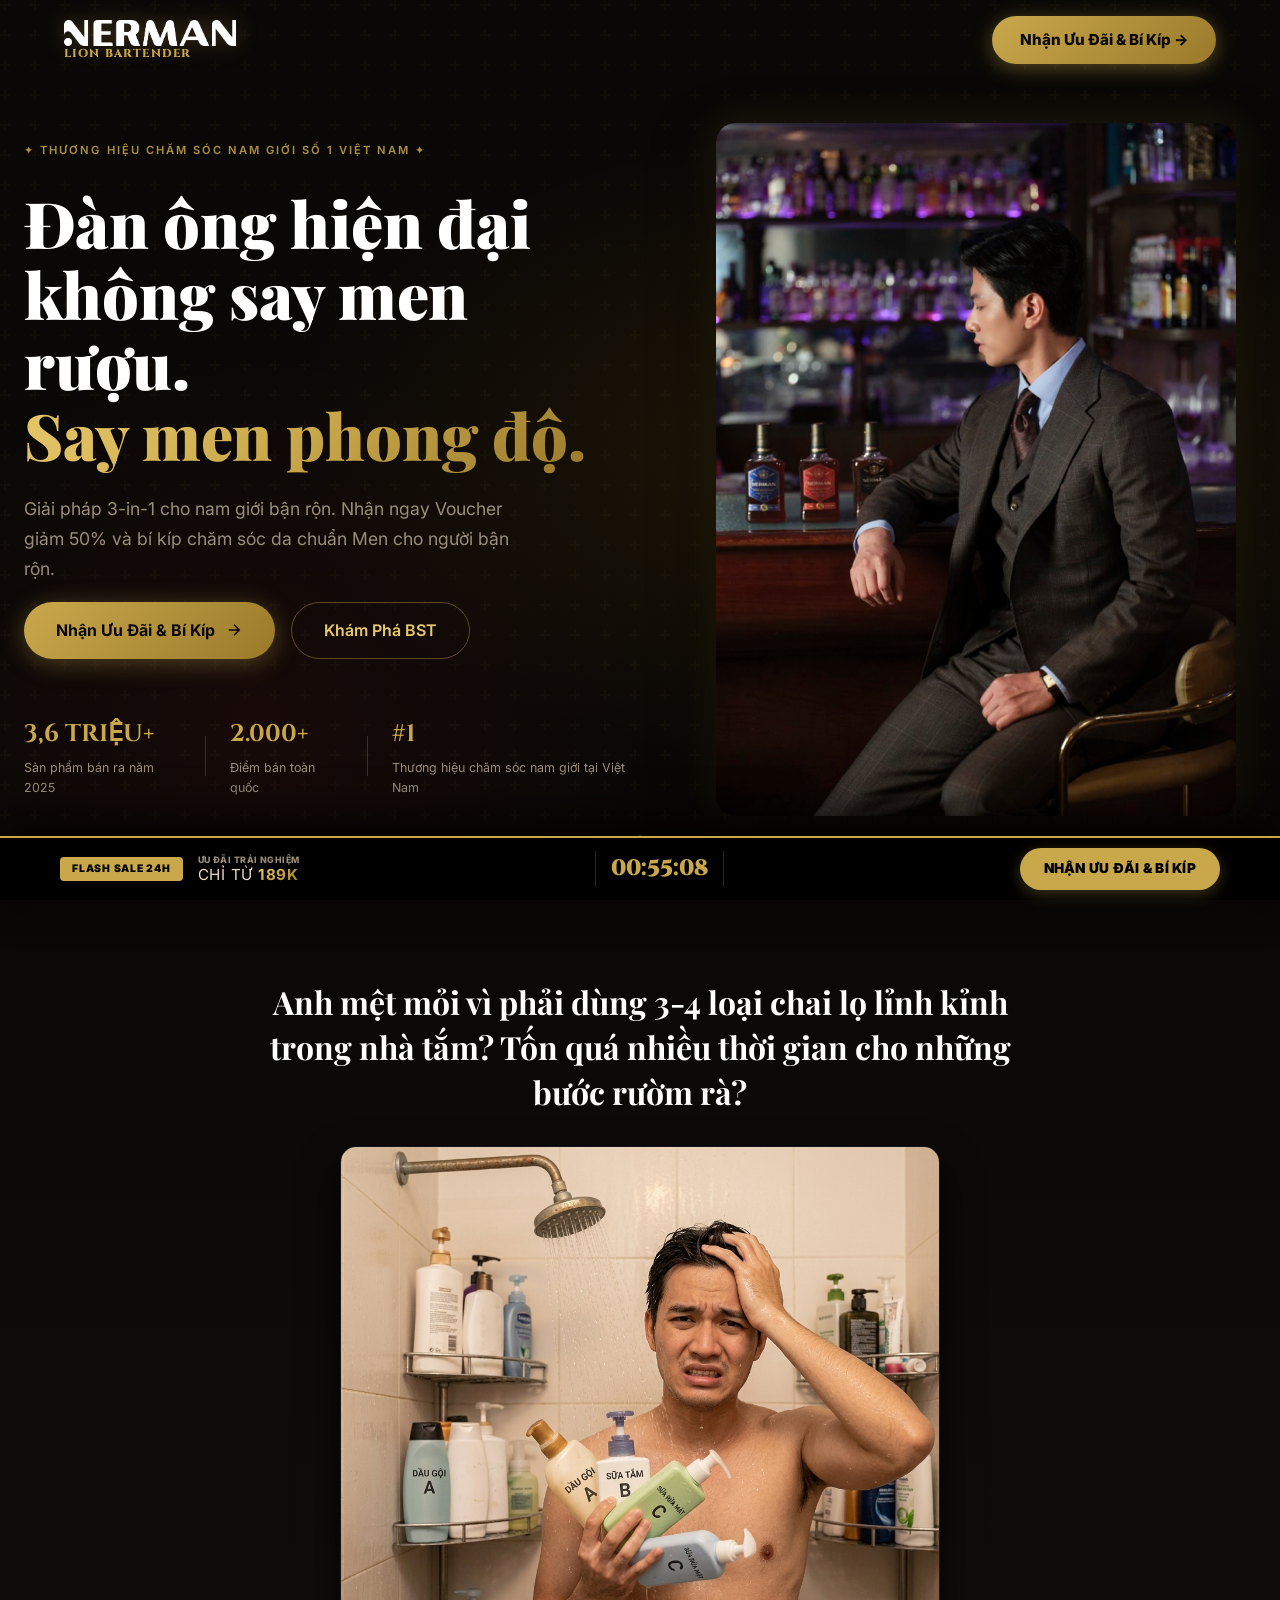
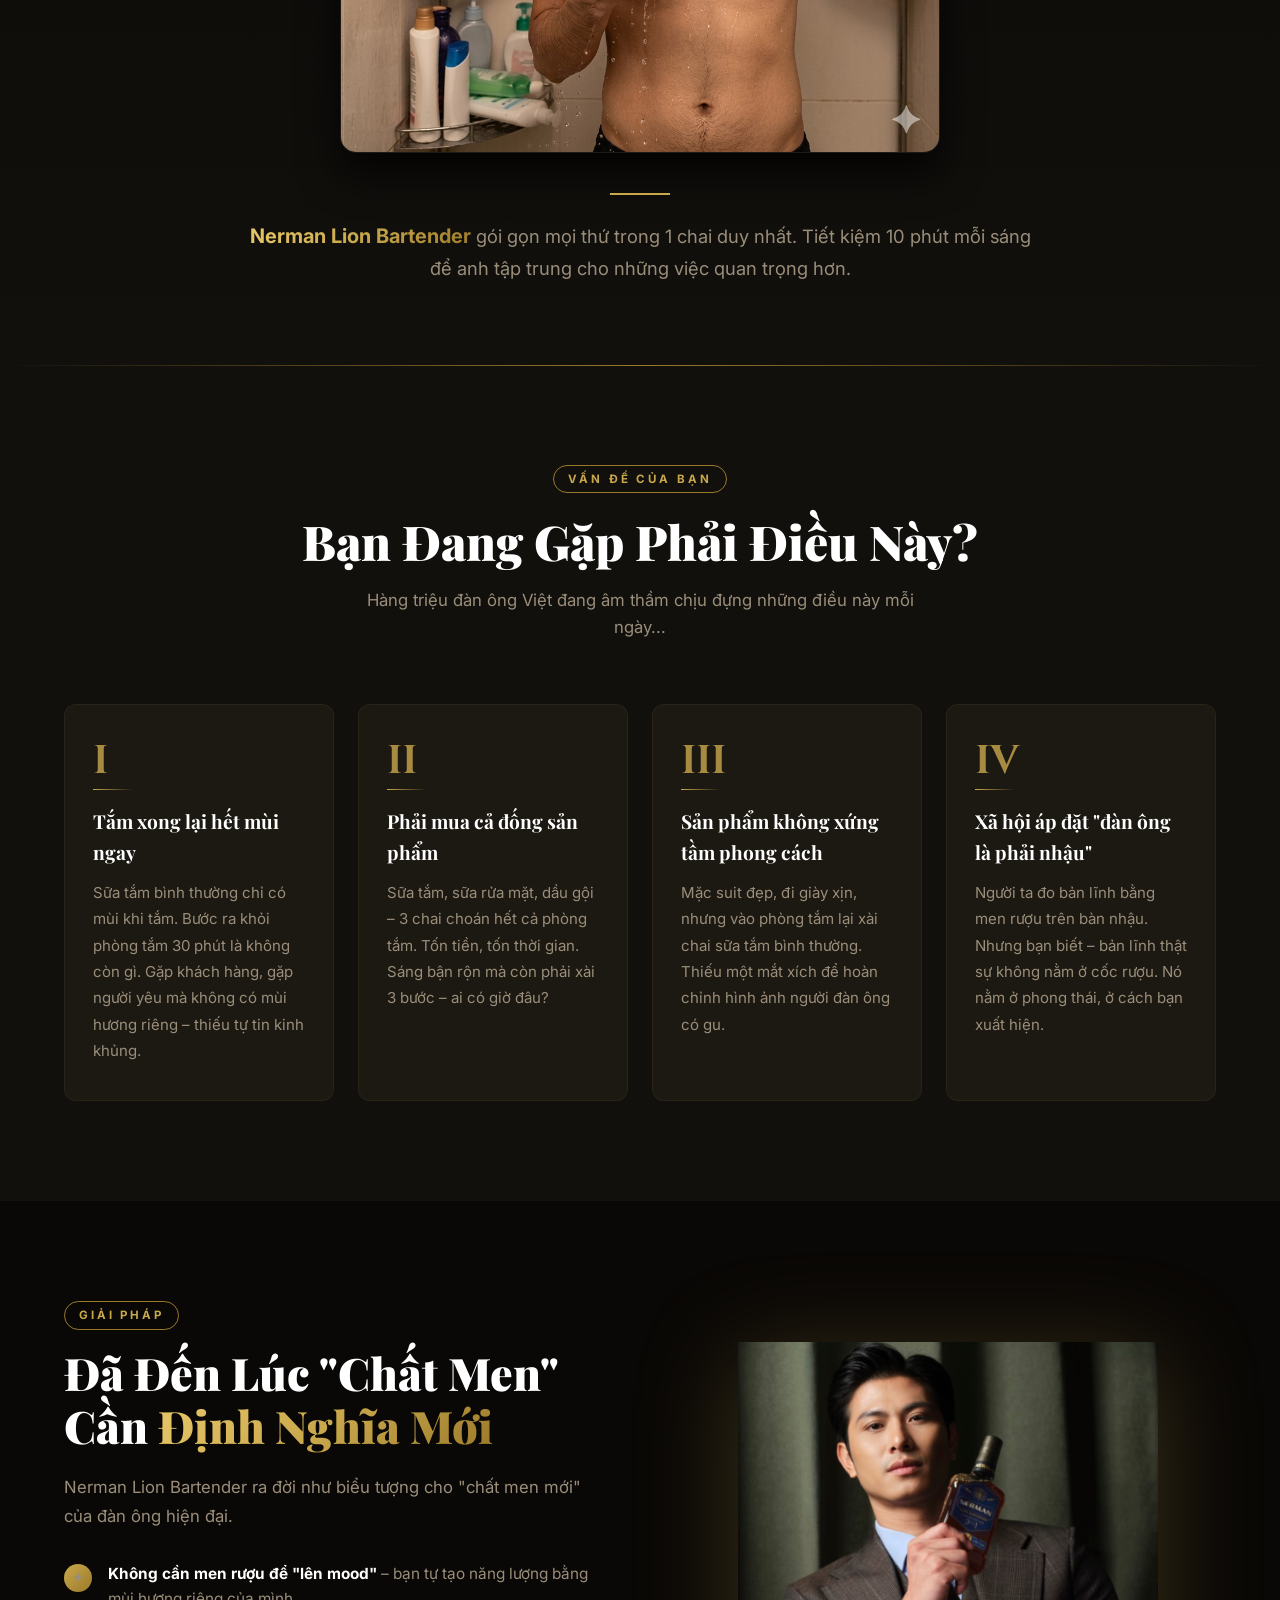
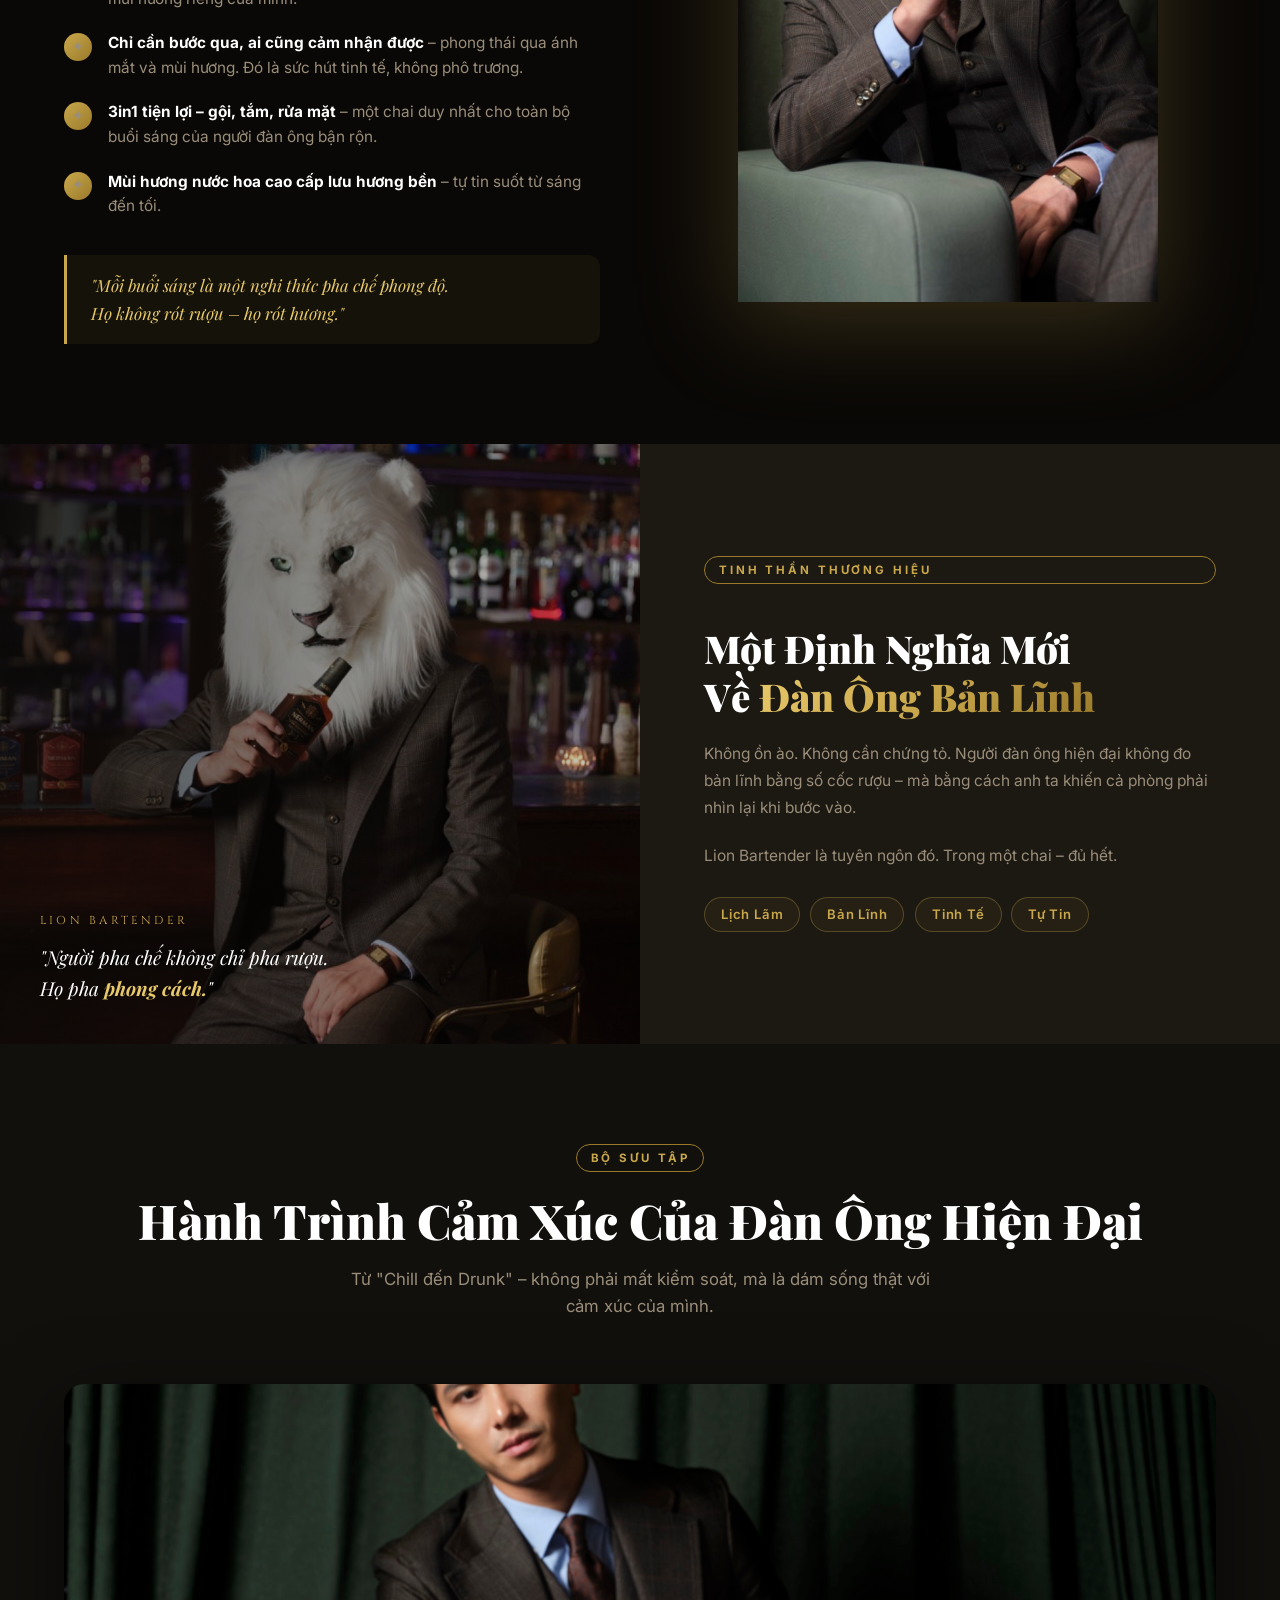
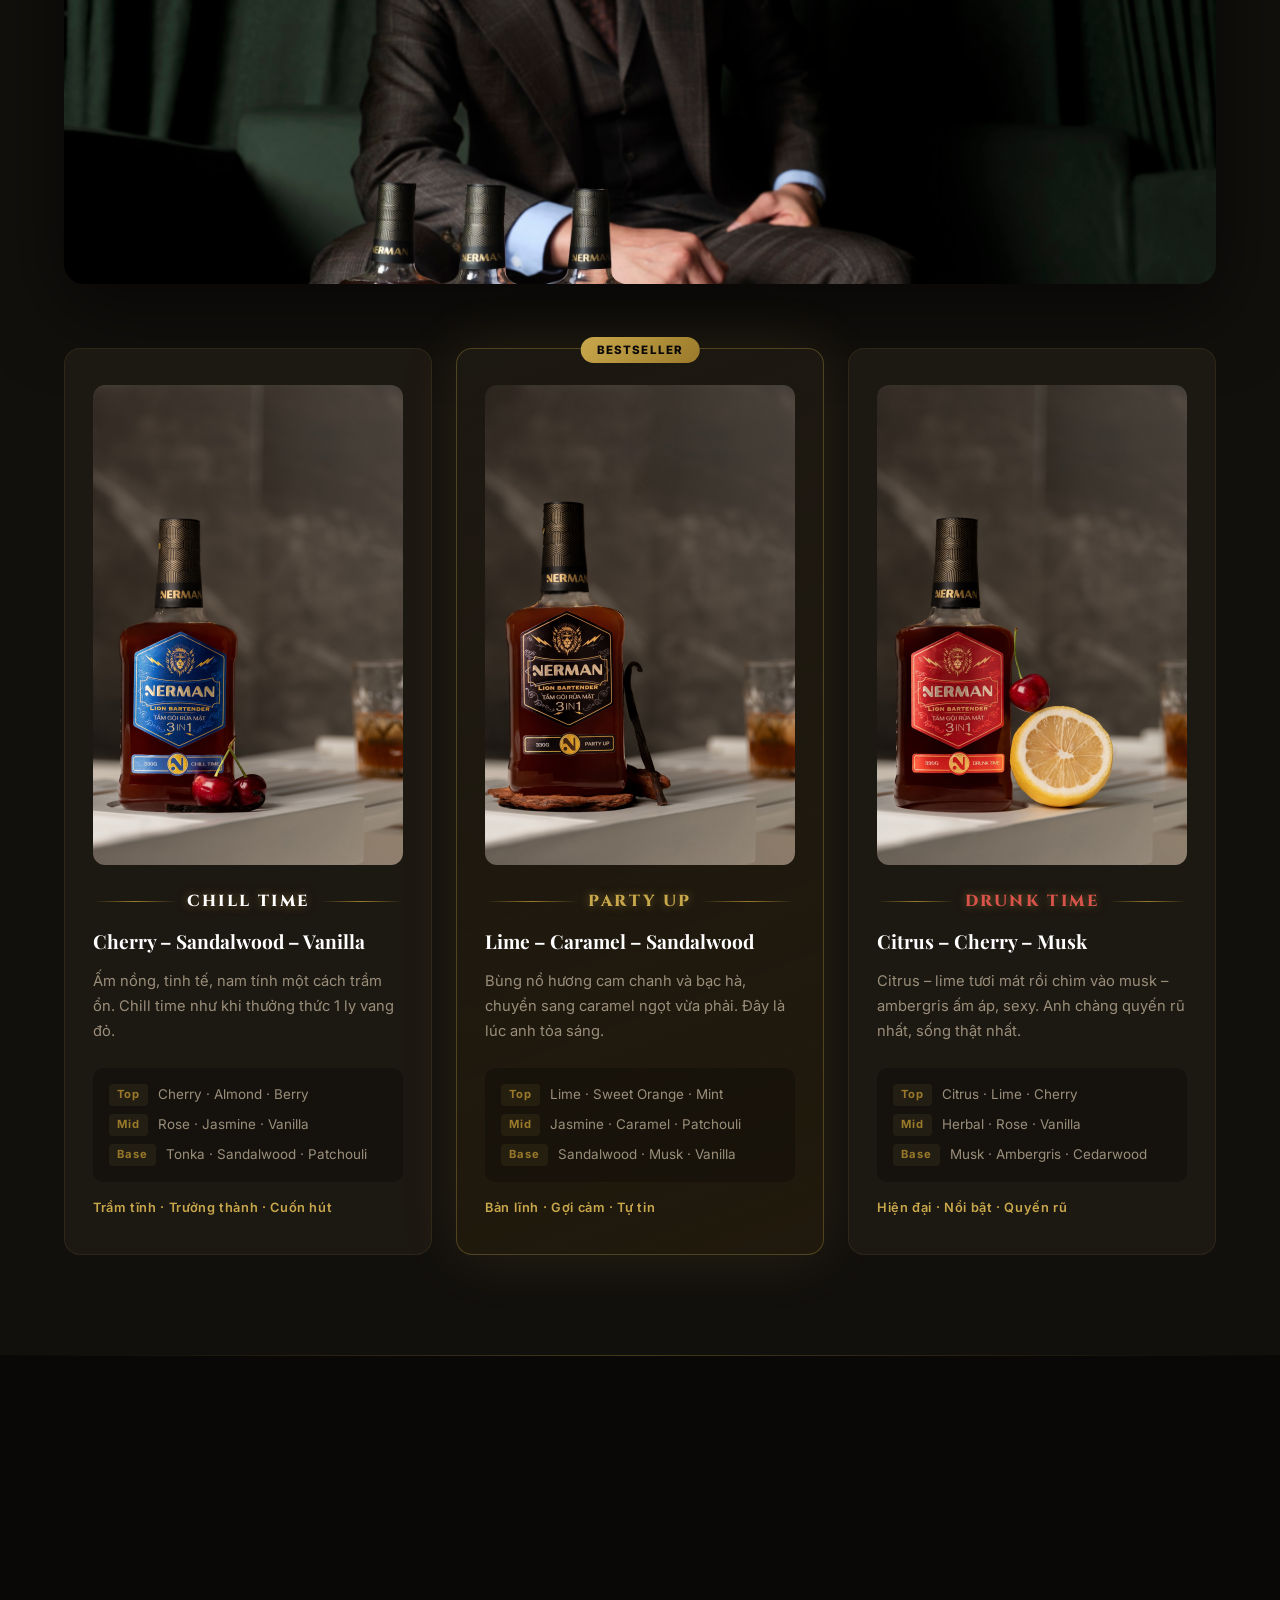
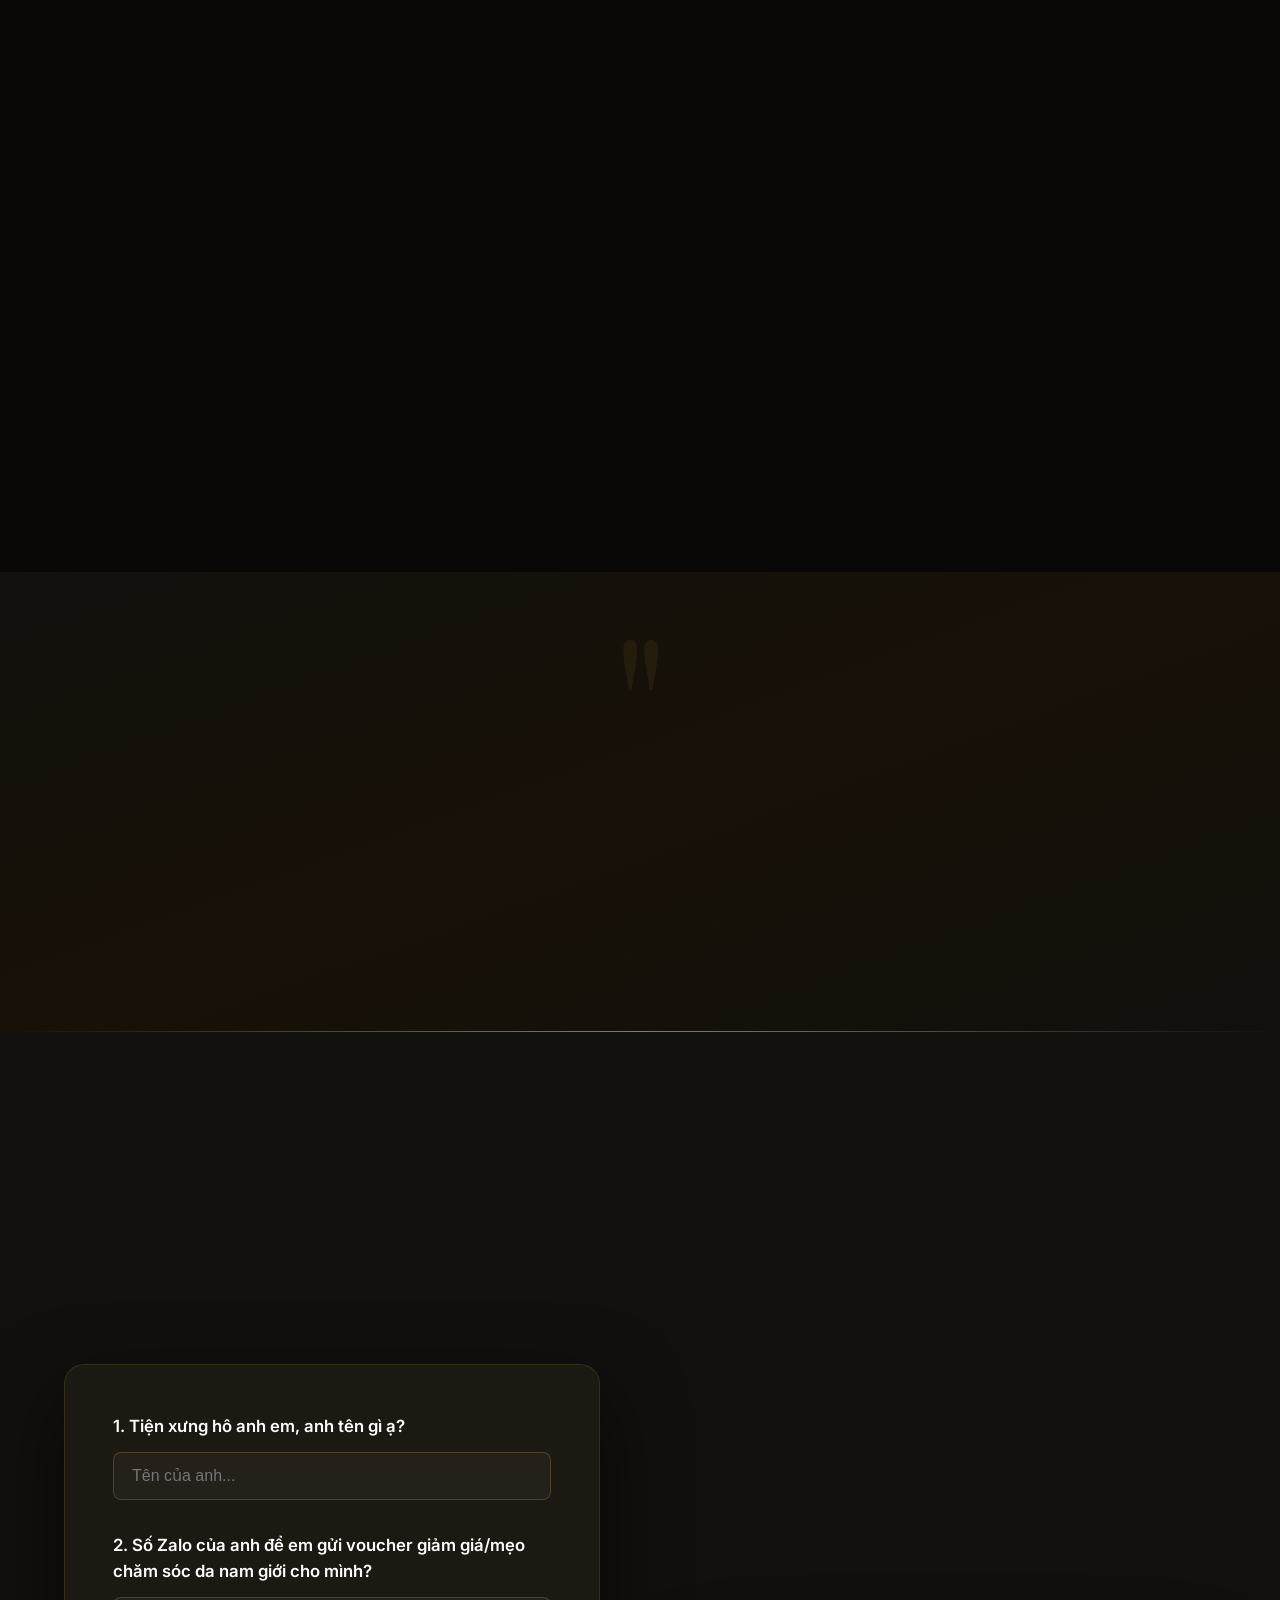
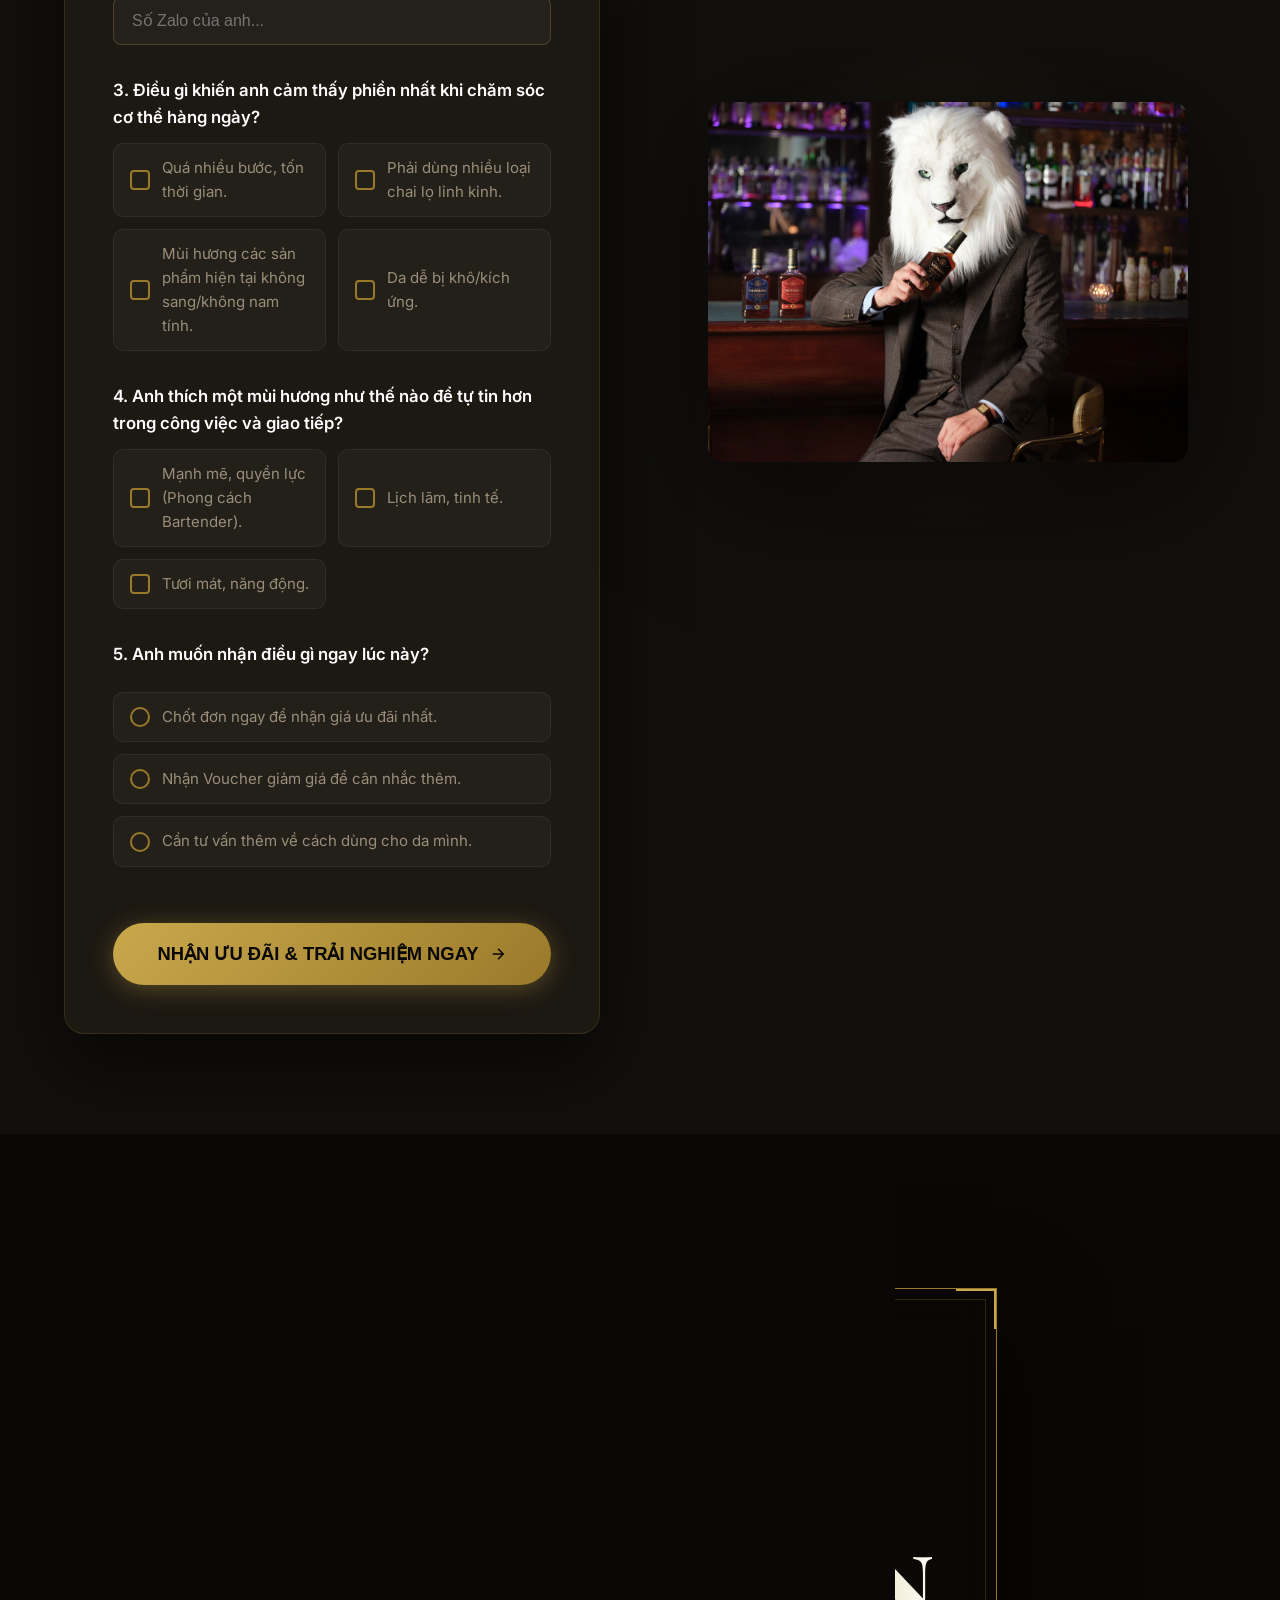
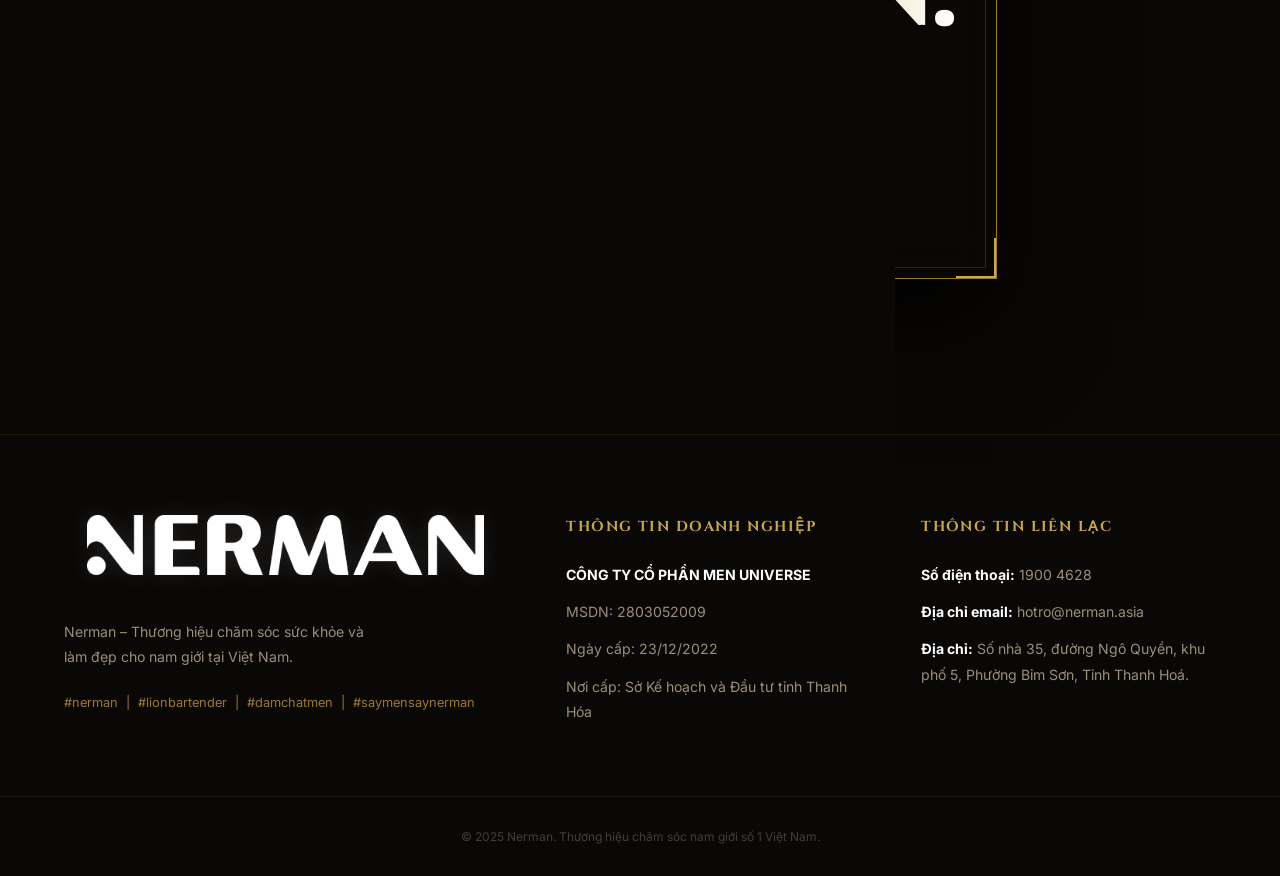
==== commit 9a69058b: "Add files via upload" ====
--- a/nerman_landing_v8_final/index.html
+++ b/nerman_landing_v8_final/index.html
@@ -19,7 +19,7 @@
         <img src="images/logo_white.png" alt="NERMAN Logo" class="brand-logo" />
         <span>LION BARTENDER</span>
       </div>
-      <a href="#order" class="nav-cta" id="nav-cta-btn">Mua Ngay →</a>
+      <a href="#order" class="nav-cta" id="nav-cta-btn">Nhận Ưu Đãi & Bí Kíp →</a>
     </div>
   </nav>
 
@@ -30,25 +30,13 @@
     <div class="hero-content fade-in">
       <div class="hero-badge">✦ THƯƠNG HIỆU CHĂM SÓC NAM GIỚI SỐ 1 VIỆT NAM ✦</div>
       <h1 class="hero-title">
-        Không Say Men Rượu.<br/>
-        <span class="gold-text">Say Men Phong Độ.</span>
+        Đàn ông hiện đại không say men rượu.<br/>
+        <span class="gold-text">Say men phong độ.</span>
       </h1>
-      <div class="hero-price-wrap">
-        <div class="h-price-left">
-          <span class="old-price">250.000đ</span>
-          <span class="new-price">CHỈ 189.000đ</span>
-          <span class="price-badge">ƯU ĐÃI TRẢI NGHIỆM</span>
-        </div>
-        <div class="hero-timer-box">
-          <div class="h-timer-label">FLASH SALE KẾT THÚC SAU</div>
-          <div class="timer-display h-timer-val" id="hero-countdown">00:00:00</div>
-        </div>
-      </div>
-      <p class="hero-sub">Sữa tắm 3in1 cao cấp – Hương nước hoa lưu hương cả ngày – Thiết kế đậm tinh thần bar whisky.</p>
-      <div class="hero-tagline">"Họ không rót rượu. Họ rót hương."</div>
+      <p class="hero-sub" style="margin-top: 24px;">Giải pháp 3-in-1 cho nam giới bận rộn. Nhận ngay Voucher giảm 50% và bí kíp chăm sóc da chuẩn Men cho người bận rộn.</p>
       <div class="hero-actions">
         <a href="#order" class="btn-primary" id="hero-cta-btn">
-          <span>Pha Chế Phong Độ Ngay</span>
+          <span>Nhận Ưu Đãi & Bí Kíp</span>
           <svg width="18" height="18" viewBox="0 0 24 24" fill="none" stroke="currentColor" stroke-width="2"><path d="M5 12h14M12 5l7 7-7 7"/></svg>
         </a>
         <a href="#products" class="btn-secondary" id="hero-learn-btn">Khám Phá BST</a>
@@ -68,6 +56,22 @@
     <div class="scroll-hint">
       <div class="scroll-dot"></div>
       <span>Cuộn xuống để khám phá</span>
+    </div>
+  </section>
+
+  <!-- ===== BRIDGE SECTION (NEW PRO) ===== -->
+  <section class="bridge" style="padding: 80px 0; background: linear-gradient(to bottom, var(--dark) 0%, var(--dark-2) 100%);">
+    <div class="container">
+      <div class="bridge-inner fade-in" style="max-width: 800px; margin: 0 auto; text-align: center;">
+        <h3 style="font-family: var(--ff-serif); font-size: clamp(1.4rem, 3vw, 2rem); color: var(--white); margin-bottom: 32px; line-height: 1.4; font-weight: 700;">
+          Anh mệt mỏi vì phải dùng 3-4 loại chai lọ lỉnh kỉnh trong nhà tắm? Tốn quá nhiều thời gian cho những bước rườm rà?
+        </h3>
+        <img src="images/bridge_visual.png" alt="Chai lọ lỉnh kỉnh" style="width: 100%; max-width: 600px; border-radius: 16px; margin: 0 auto 40px; border: 1px solid rgba(255,255,255,0.05); box-shadow: 0 20px 40px rgba(0,0,0,0.8);" />
+        <div style="width: 60px; height: 2px; background: var(--gold); margin: 0 auto 24px;"></div>
+        <p style="font-size: 1.15rem; color: var(--text-dim); line-height: 1.7;">
+          <strong class="gold-text" style="font-weight: 700; font-size: 1.25rem;">Nerman Lion Bartender</strong> gói gọn mọi thứ trong 1 chai duy nhất. Tiết kiệm 10 phút mỗi sáng để anh tập trung cho những việc quan trọng hơn.
+        </p>
+      </div>
     </div>
   </section>
 
@@ -241,36 +245,26 @@
         <div class="section-tag">LỢI ÍCH</div>
         <h2>Tại Sao Chọn <span class="gold-text">Lion Bartender?</span></h2>
       </div>
-      <div class="benefits-grid">
-        <div class="benefit-item fade-in fade-in-delay-1" id="benefit-1">
+      <div class="benefits-grid fade-in" style="grid-template-columns: repeat(auto-fit, minmax(280px, 1fr)); max-width: 900px; margin: 0 auto;">
+        <div class="benefit-item" id="benefit-1">
           <div class="benefit-mark">✦</div>
           <h3>3in1 Siêu Tiện Lợi</h3>
           <p>Gội, tắm, rửa mặt – TRONG MỘT CHAI. Tiết kiệm thời gian buổi sáng bận rộn.</p>
         </div>
-        <div class="benefit-item fade-in fade-in-delay-2" id="benefit-2">
+        <div class="benefit-item" id="benefit-2">
           <div class="benefit-mark">✦</div>
           <h3>Hương Nước Hoa Cao Cấp</h3>
           <p>Công thức lưu hương bền lâu. Mùi hương tinh tế cả ngày, không hắc, không nặng.</p>
         </div>
-        <div class="benefit-item fade-in fade-in-delay-3" id="benefit-3">
+        <div class="benefit-item" id="benefit-3">
           <div class="benefit-mark">✦</div>
           <h3>Sạch Sâu, Không Khô Da</h3>
           <p>Làm sạch hiệu quả nhưng giữ ẩm tốt. Da không bị khô căng sau khi tắm.</p>
         </div>
-        <div class="benefit-item fade-in fade-in-delay-1" id="benefit-4">
+        <div class="benefit-item" id="benefit-4">
           <div class="benefit-mark">✦</div>
           <h3>Thiết Kế Đậm Phong Cách</h3>
           <p>Chai thiết kế tinh thần bar whisky – đặt trong phòng tắm cũng là một tuyên ngôn phong cách.</p>
-        </div>
-        <div class="benefit-item fade-in fade-in-delay-2" id="benefit-5">
-          <div class="benefit-mark">✦</div>
-          <h3>Thương Hiệu #1 E-Commerce</h3>
-          <p>Nerman – thương hiệu chăm sóc nam giới số 1 TMĐT Việt Nam. Trên 2 triệu sản phẩm bán ra năm 2024.</p>
-        </div>
-        <div class="benefit-item fade-in fade-in-delay-3" id="benefit-6">
-          <div class="benefit-mark">✦</div>
-          <h3>Có Mặt Tại 2000+ Điểm Bán</h3>
-          <p>Guardian, Hasaki, 7-Eleven, Circle K, The Gioi Skin Food... Mua offline hoặc online đều được.</p>
         </div>
       </div>
     </div>
@@ -290,41 +284,6 @@
     </div>
   </section>
 
-  <!-- ===== HOW TO USE ===== -->
-  <section class="howto" id="howto">
-    <div class="container">
-      <div class="section-header fade-in">
-        <div class="section-tag">HƯỚNG DẪN</div>
-        <h2>Nghi Thức Pha Chế Phong Độ</h2>
-        <p class="section-sub">3 bước – 1 chai – Cả ngày tự tin</p>
-      </div>
-      <div class="steps">
-        <div class="step fade-in fade-in-delay-1" id="step-1">
-          <div class="step-number">01</div>
-          <div class="step-content">
-            <h3>Chọn Mùi Hương Theo Mood</h3>
-            <p>Chill Time cho ngày nhẹ nhàng. Party Up khi bạn cần bùng nổ. Drunk Time khi muốn sống thật nhất với bản thân.</p>
-          </div>
-        </div>
-        <div class="step-arrow fade-in">→</div>
-        <div class="step fade-in fade-in-delay-2" id="step-2">
-          <div class="step-number">02</div>
-          <div class="step-content">
-            <h3>Dùng Làm Sữa Tắm + Dầu Gội + Rửa Mặt</h3>
-            <p>Một chai duy nhất thay thế tất cả. Tiết kiệm thời gian – maximize hiệu quả buổi sáng.</p>
-          </div>
-        </div>
-        <div class="step-arrow fade-in">→</div>
-        <div class="step fade-in fade-in-delay-3" id="step-3">
-          <div class="step-number">03</div>
-          <div class="step-content">
-            <h3>Ra Khỏi Phòng Tắm Với Phong Thái Khác</h3>
-            <p>Mùi hương lưu lại cả ngày. Sự tự tin không phát ra từ cốc rượu – mà từ chính hương thơm của bạn.</p>
-          </div>
-        </div>
-      </div>
-    </div>
-  </section>
 
 
   <!-- ===== HYBRID FORM SECTION ===== -->
@@ -429,14 +388,7 @@
 
         <div class="order-visual fade-in">
           <div class="order-glow"></div>
-          <img src="images/order_visual_final.jpg" alt="Nerman Lion Bartender – Đặt hàng ngay" style="margin-bottom: 32px;" />
-          
-          <div class="order-perks" style="display: grid; grid-template-columns: 1fr 1fr; gap: 16px; background: var(--dark-3); border: 1px solid rgba(201,168,76,0.1); border-radius: 12px; padding: 24px; position: relative; z-index: 2;">
-            <div class="perk"><span>✦</span> Freeship đơn từ 199K</div>
-            <div class="perk"><span>✦</span> Đổi trả trong 30 ngày</div>
-            <div class="perk"><span>✦</span> Hàng chính hãng 100%</div>
-            <div class="perk"><span>✦</span> Giao hàng toàn quốc</div>
-          </div>
+          <img src="images/order_visual_final.jpg" alt="Nerman Lion Bartender – Đặt hàng ngay" />
         </div>
       </div>
     </div>
@@ -512,7 +464,7 @@
       <div class="promo-timer">
         <div class="timer-display" id="bottom-countdown">00:00:00</div>
       </div>
-      <a href="#order" class="promo-btn">ĐẶT NGAY</a>
+      <a href="#order" class="promo-btn">NHẬN ƯU ĐÃI & BÍ KÍP</a>
     </div>
   </div>
 
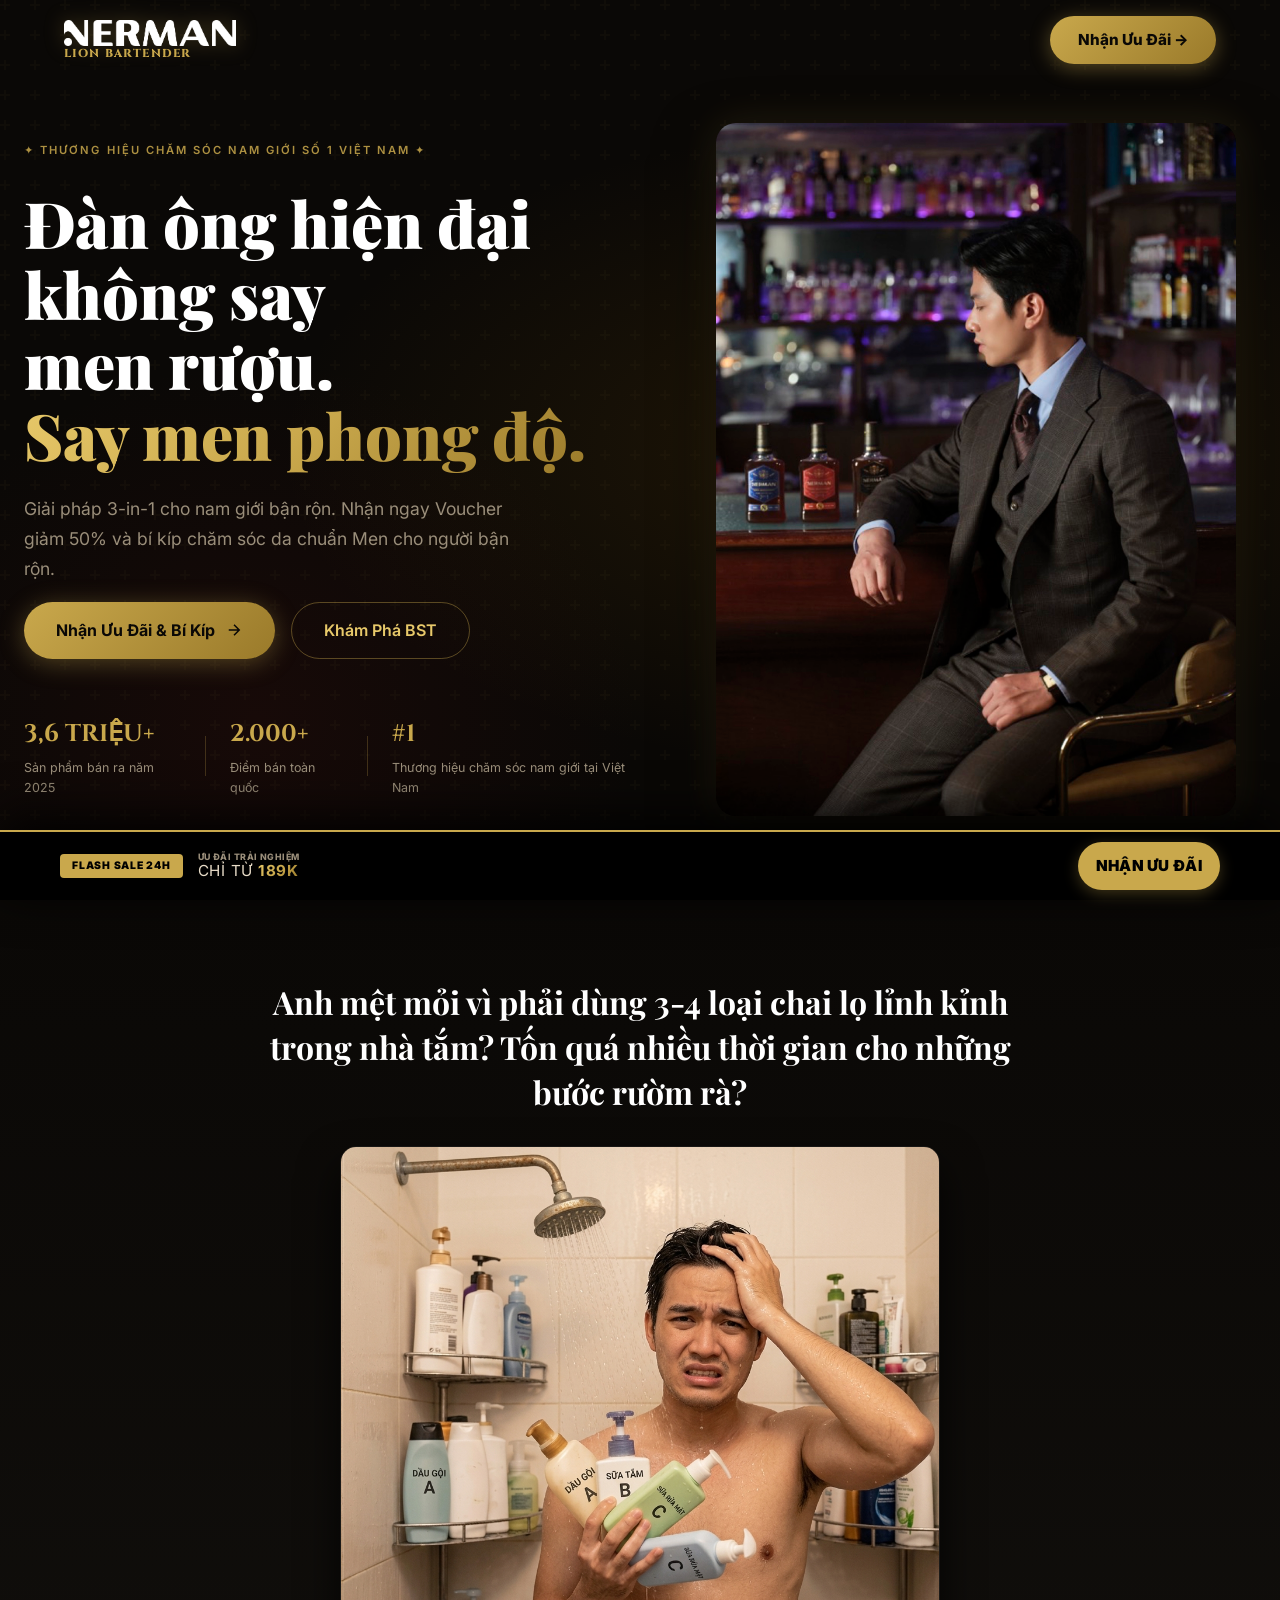
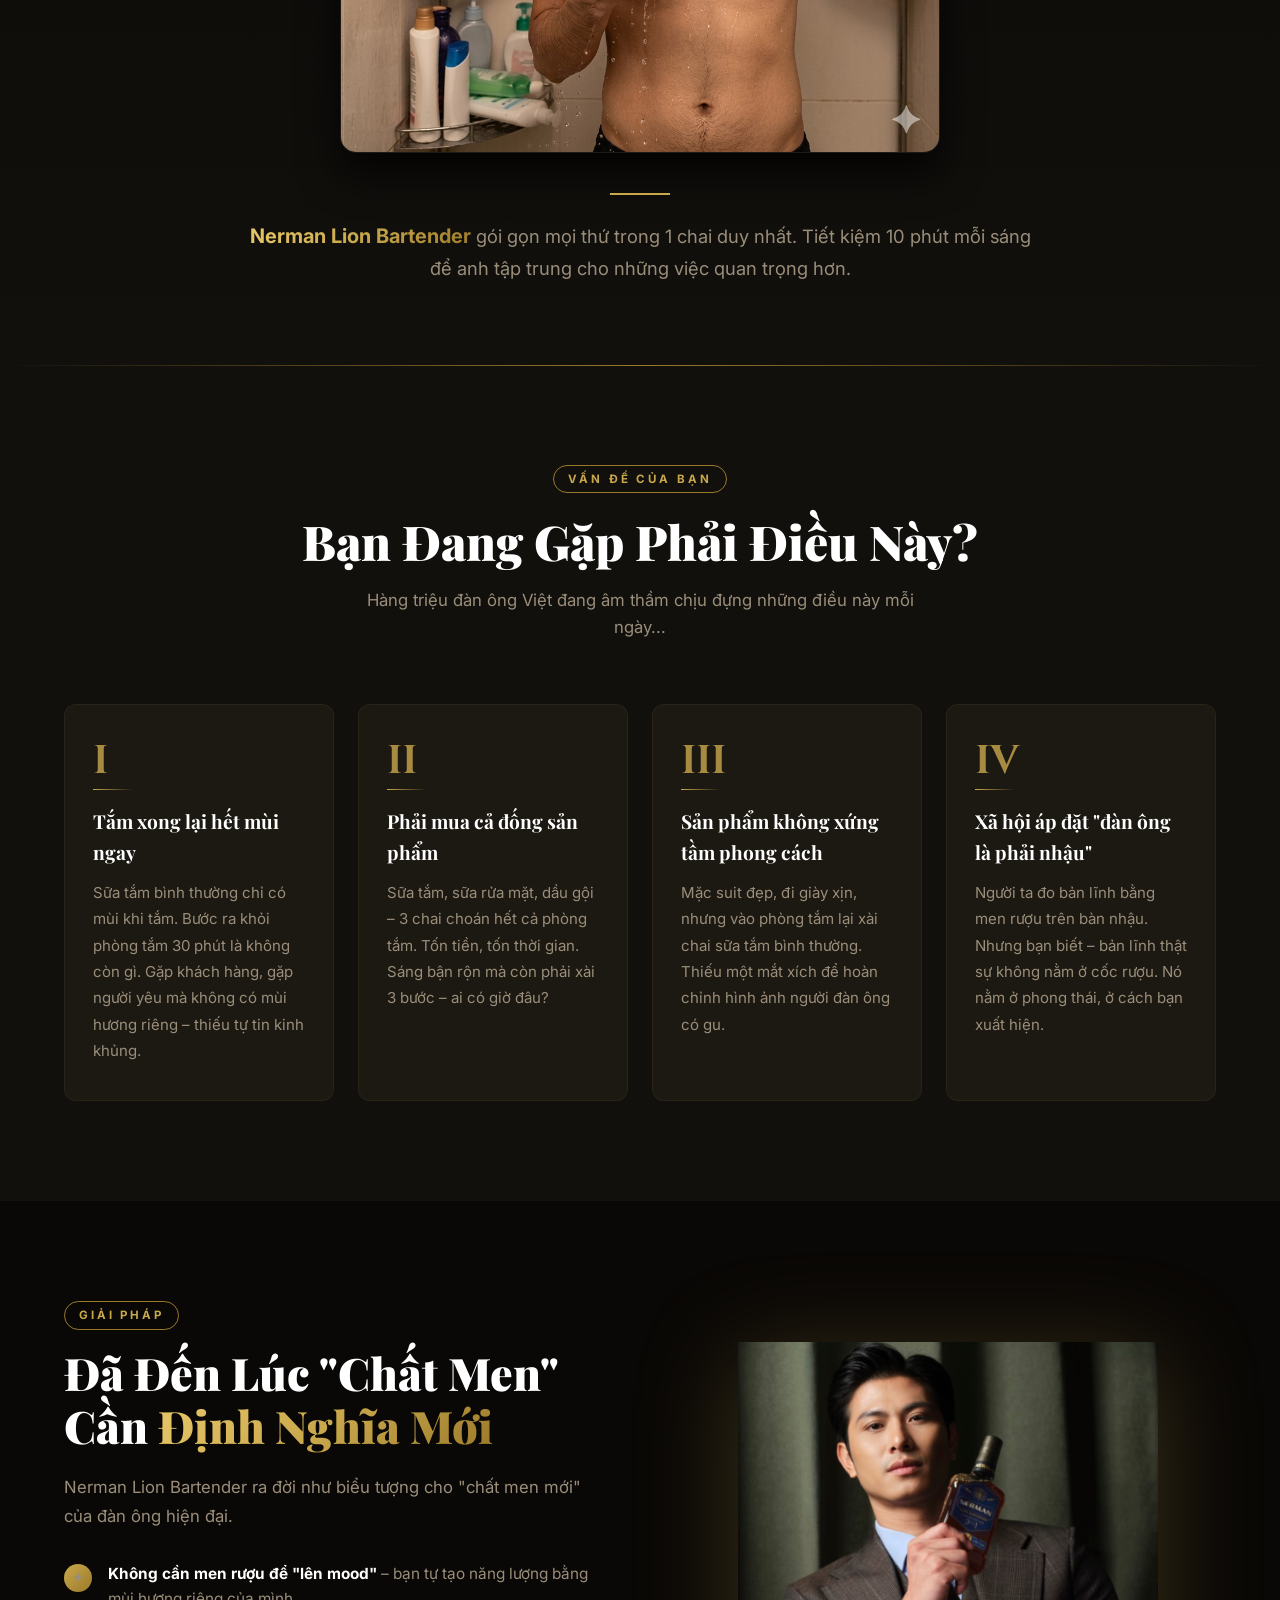
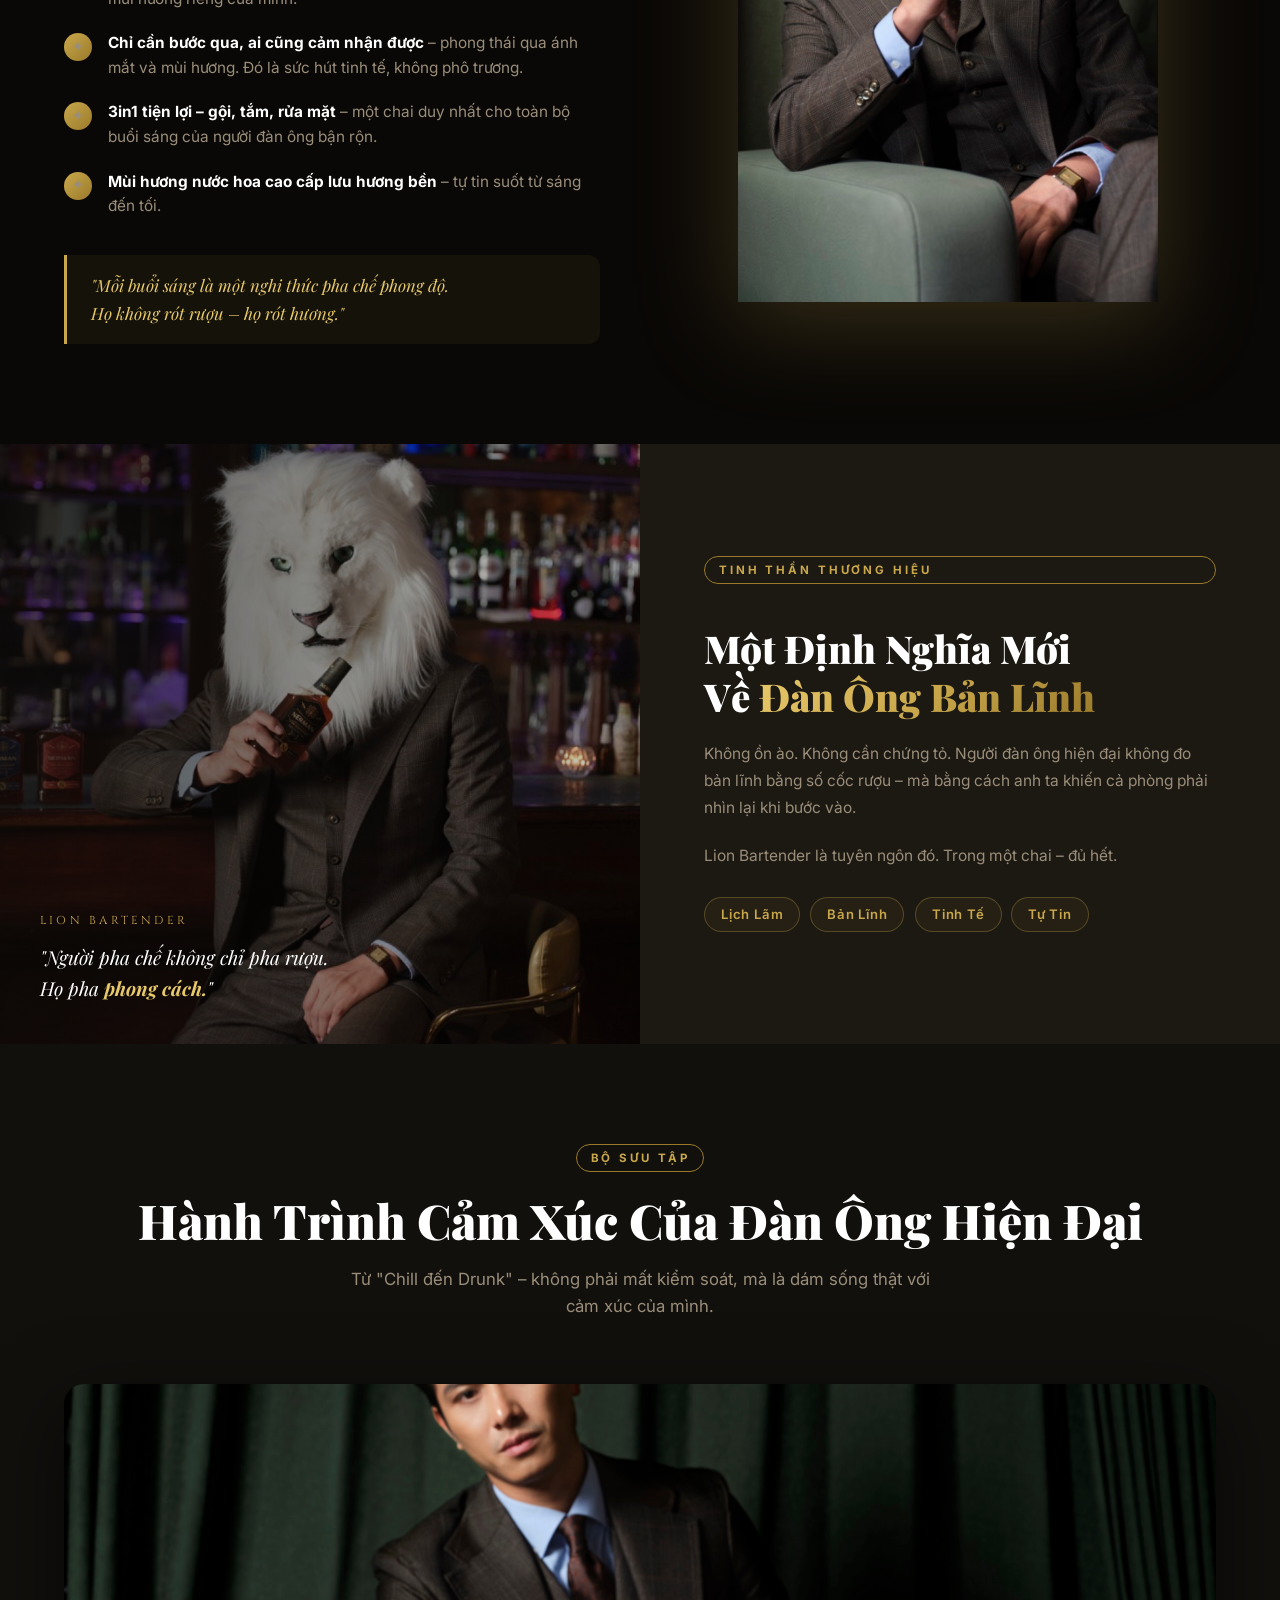
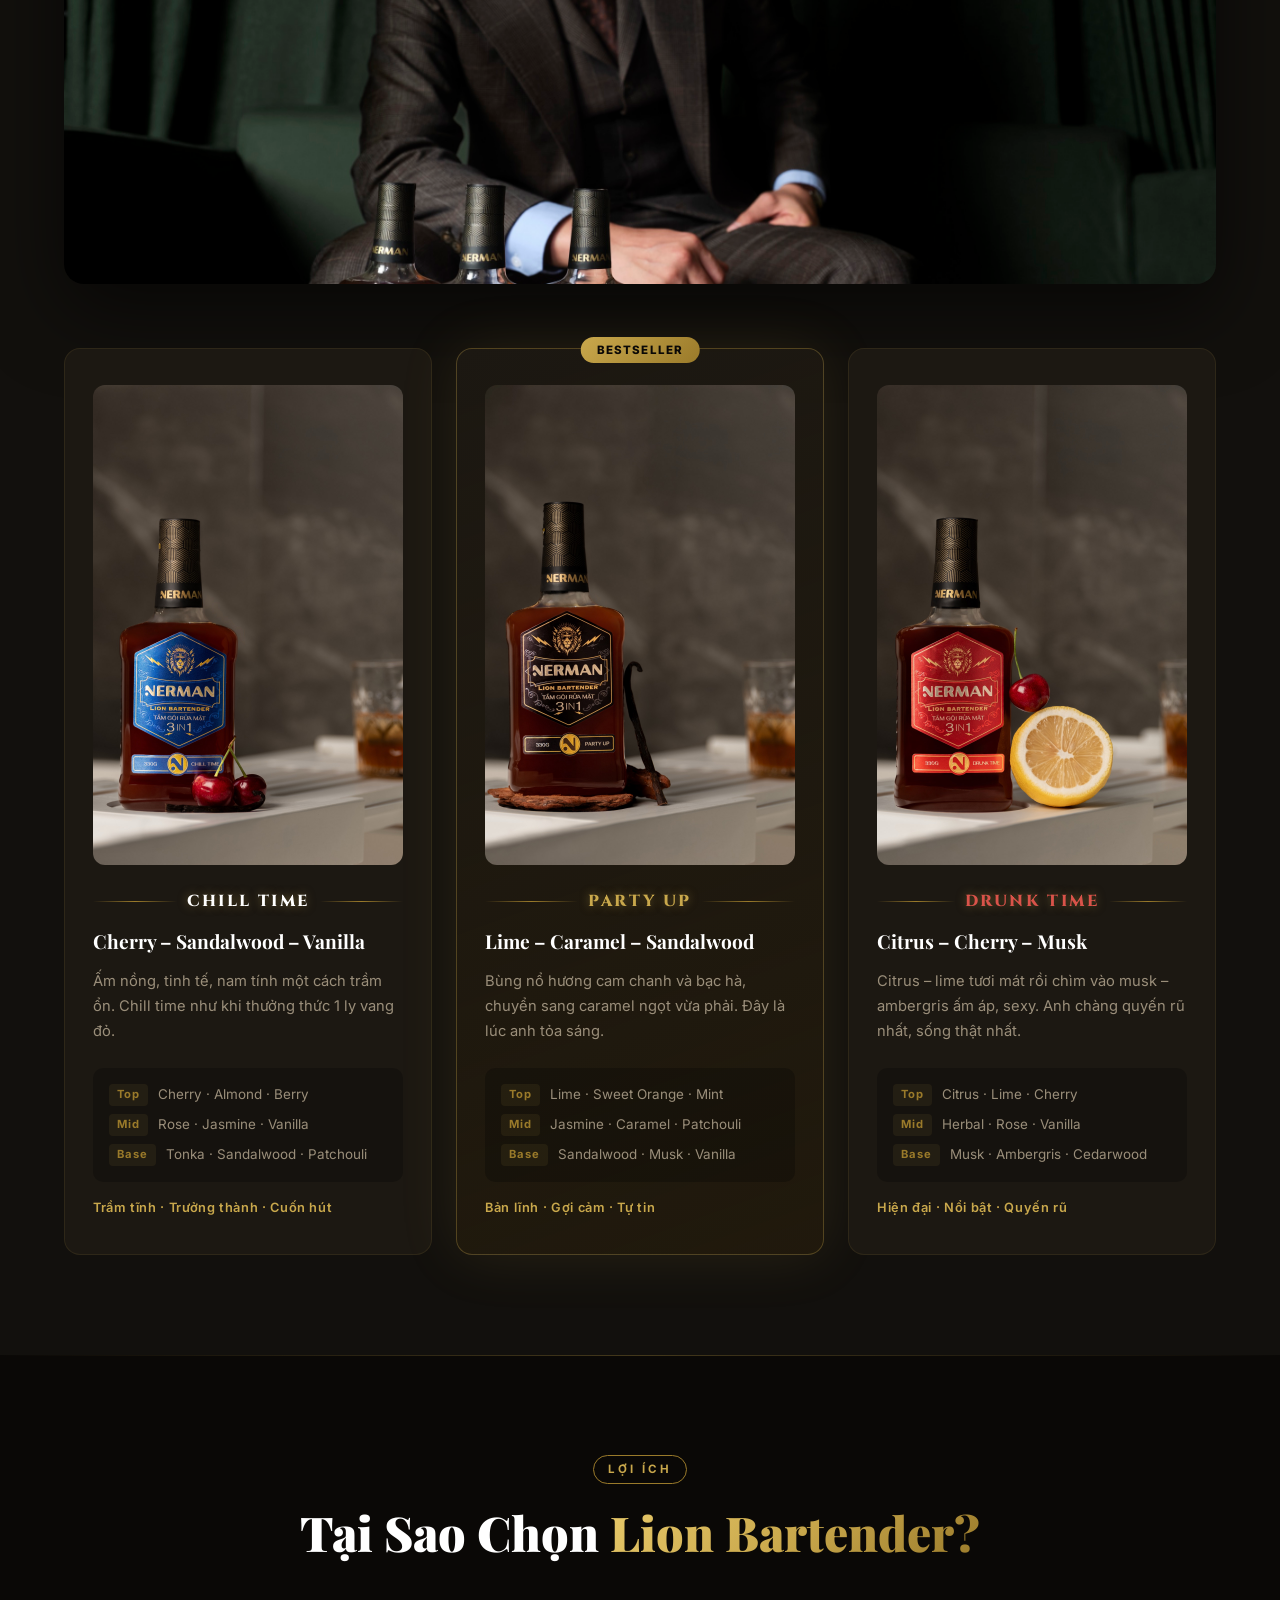
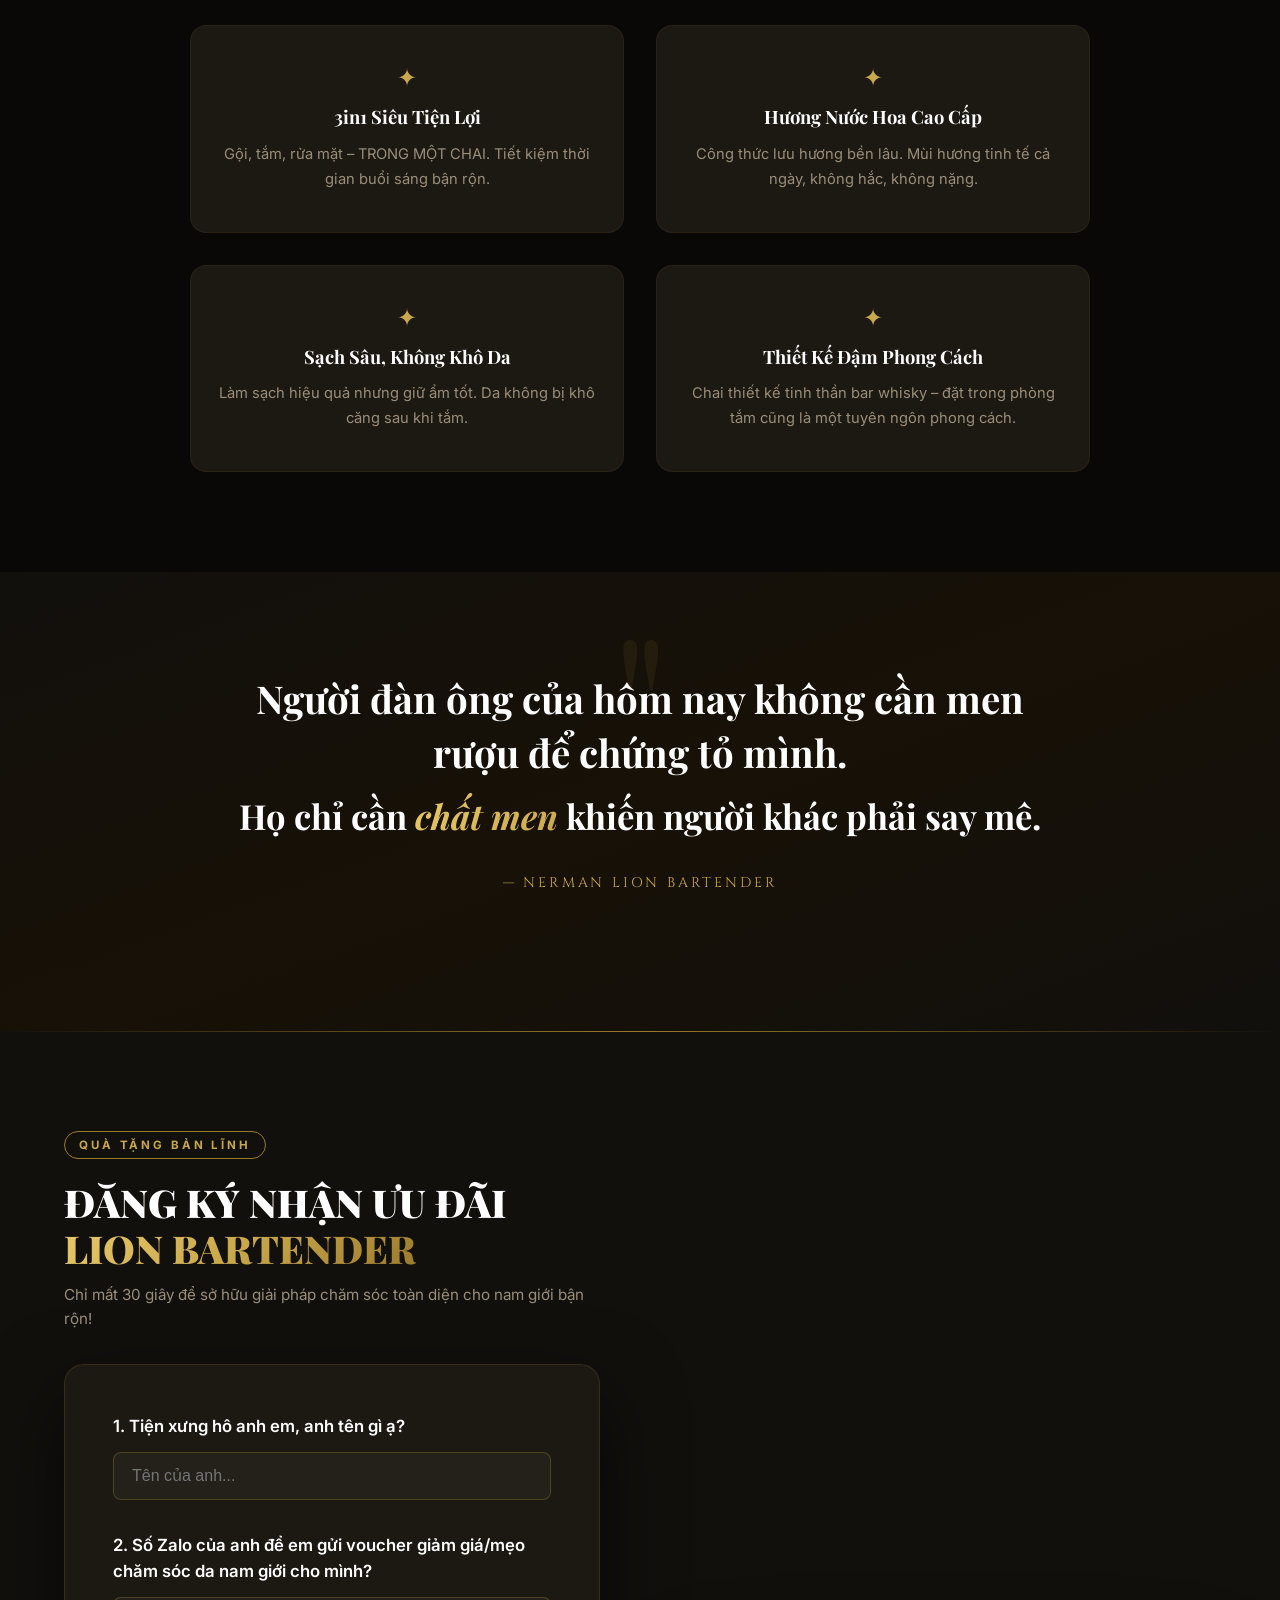
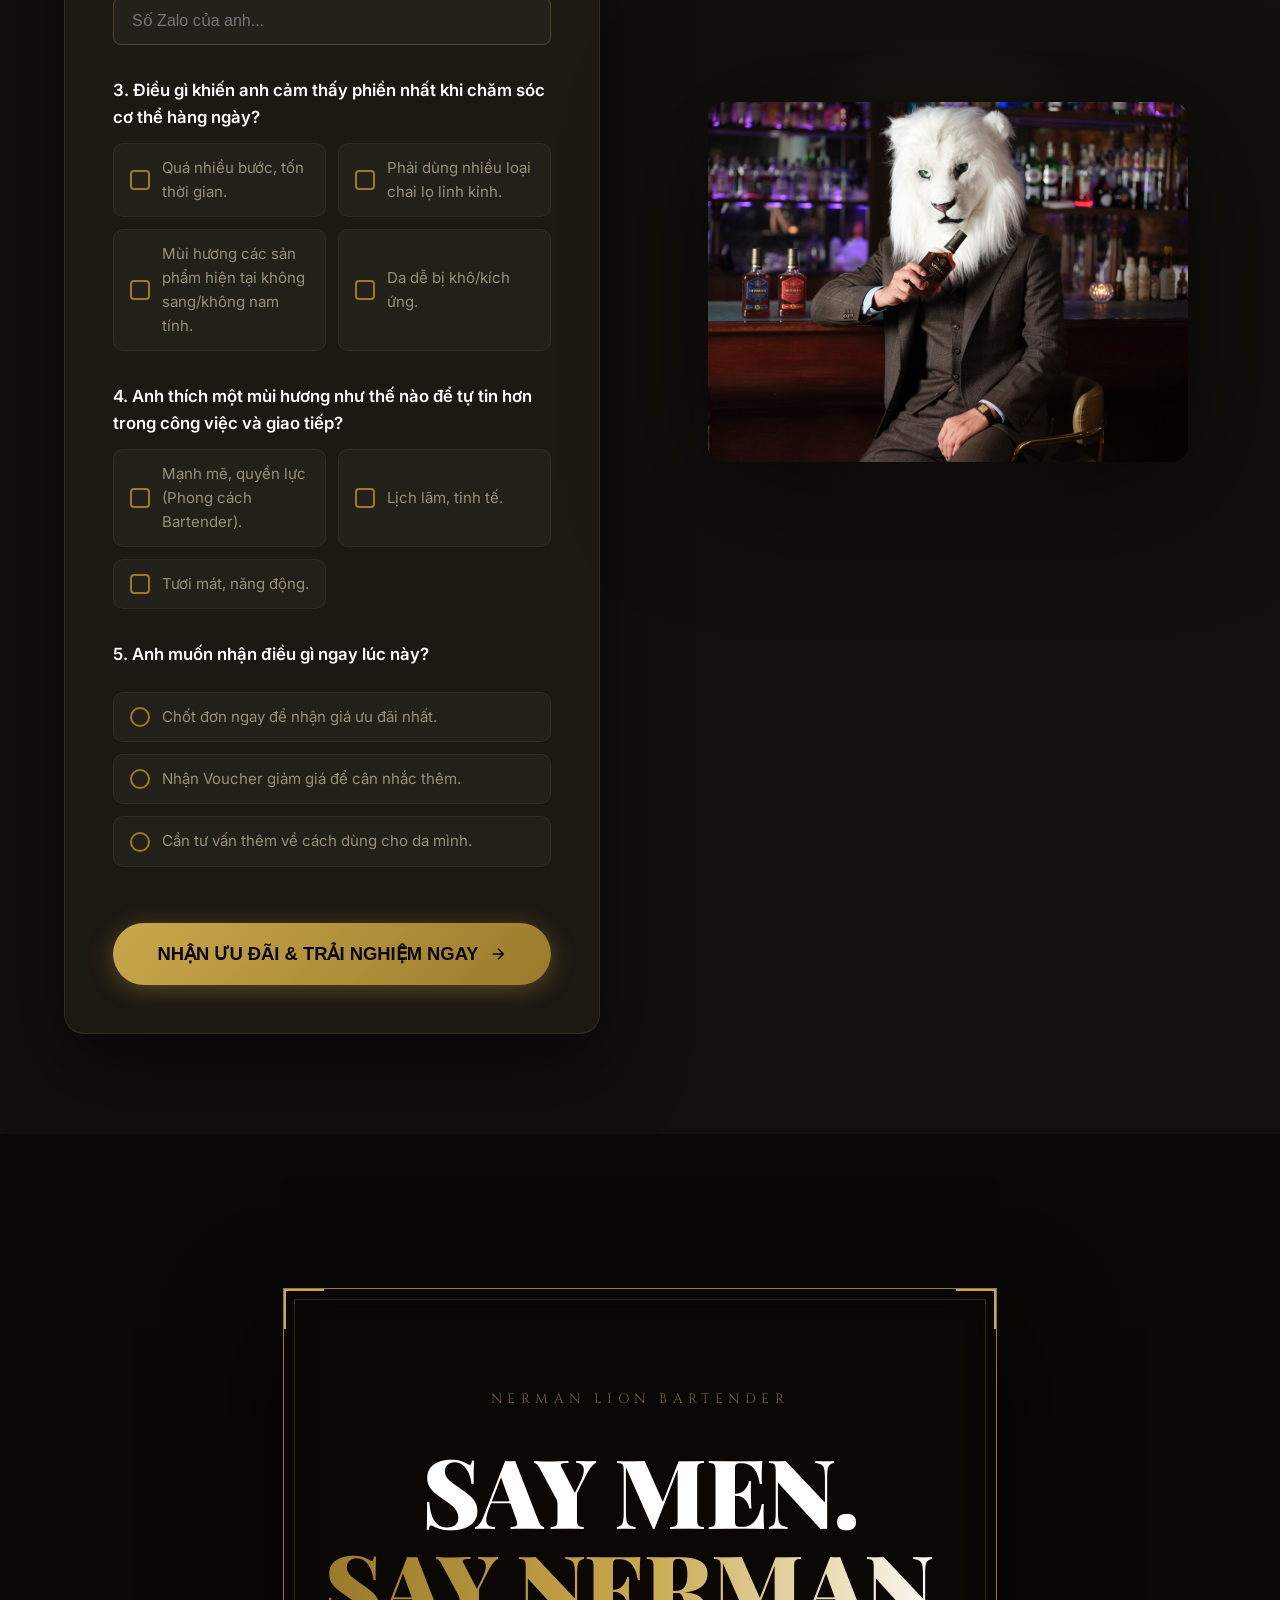
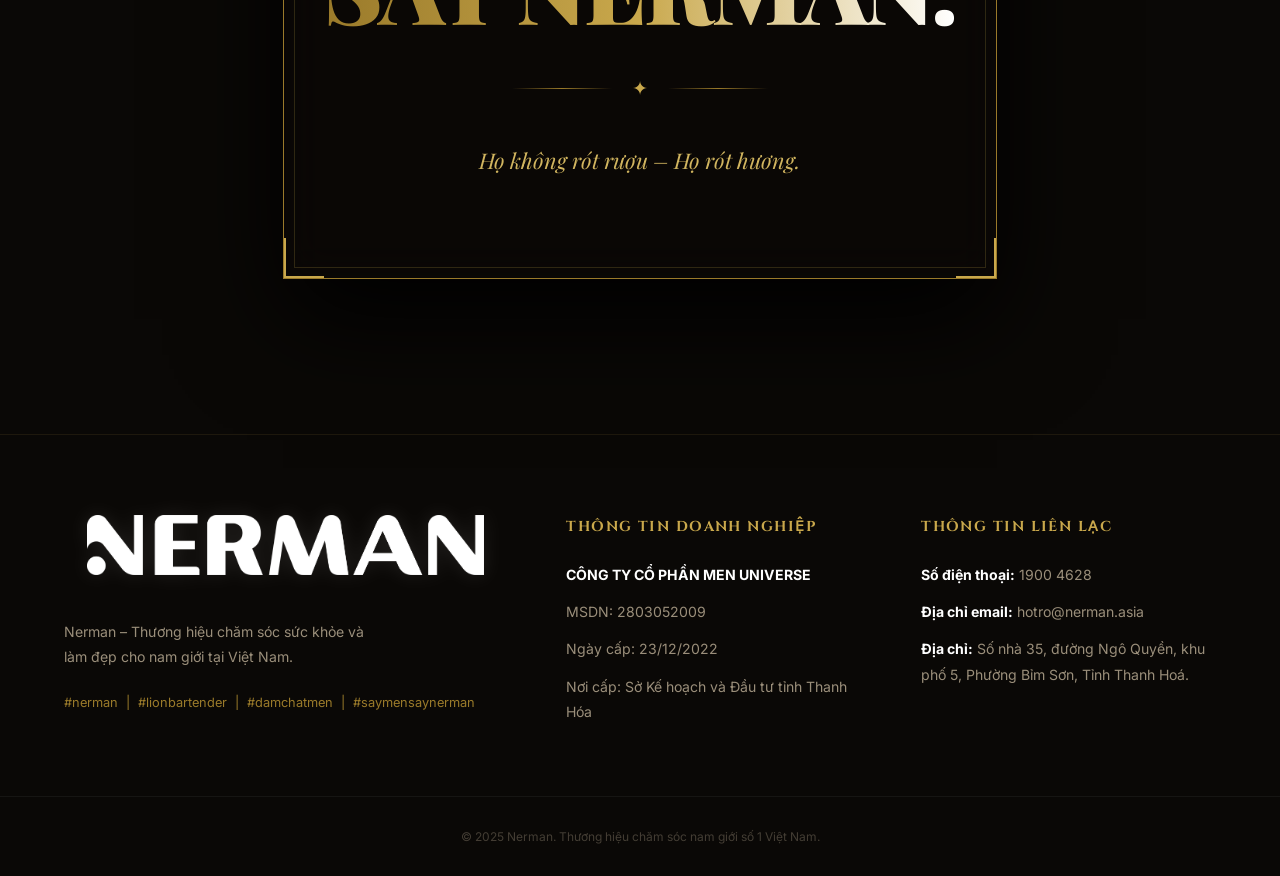
==== commit 2ce7ee28: "Add files via upload" ====
--- a/nerman_landing_v8_final/index.html
+++ b/nerman_landing_v8_final/index.html
@@ -19,7 +19,7 @@
         <img src="images/logo_white.png" alt="NERMAN Logo" class="brand-logo" />
         <span>LION BARTENDER</span>
       </div>
-      <a href="#order" class="nav-cta" id="nav-cta-btn">Nhận Ưu Đãi & Bí Kíp →</a>
+      <a href="#order" class="nav-cta" id="nav-cta-btn">Nhận Ưu Đãi →</a>
     </div>
   </nav>
 
@@ -30,8 +30,8 @@
     <div class="hero-content fade-in">
       <div class="hero-badge">✦ THƯƠNG HIỆU CHĂM SÓC NAM GIỚI SỐ 1 VIỆT NAM ✦</div>
       <h1 class="hero-title">
-        Đàn ông hiện đại không say men rượu.<br/>
-        <span class="gold-text">Say men phong độ.</span>
+        Đàn ông hiện đại không say men&nbsp;rượu.<br/>
+        <span class="gold-text">Say men phong&nbsp;độ.</span>
       </h1>
       <p class="hero-sub" style="margin-top: 24px;">Giải pháp 3-in-1 cho nam giới bận rộn. Nhận ngay Voucher giảm 50% và bí kíp chăm sóc da chuẩn Men cho người bận rộn.</p>
       <div class="hero-actions">
@@ -461,10 +461,7 @@
           <span class="promo-main">CHỈ TỪ <strong class="gold-text">189K</strong></span>
         </div>
       </div>
-      <div class="promo-timer">
-        <div class="timer-display" id="bottom-countdown">00:00:00</div>
-      </div>
-      <a href="#order" class="promo-btn">NHẬN ƯU ĐÃI & BÍ KÍP</a>
+      <a href="#order" class="promo-btn" style="padding: 12px 18px; font-size: 0.95rem;">NHẬN ƯU ĐÃI</a>
     </div>
   </div>
 
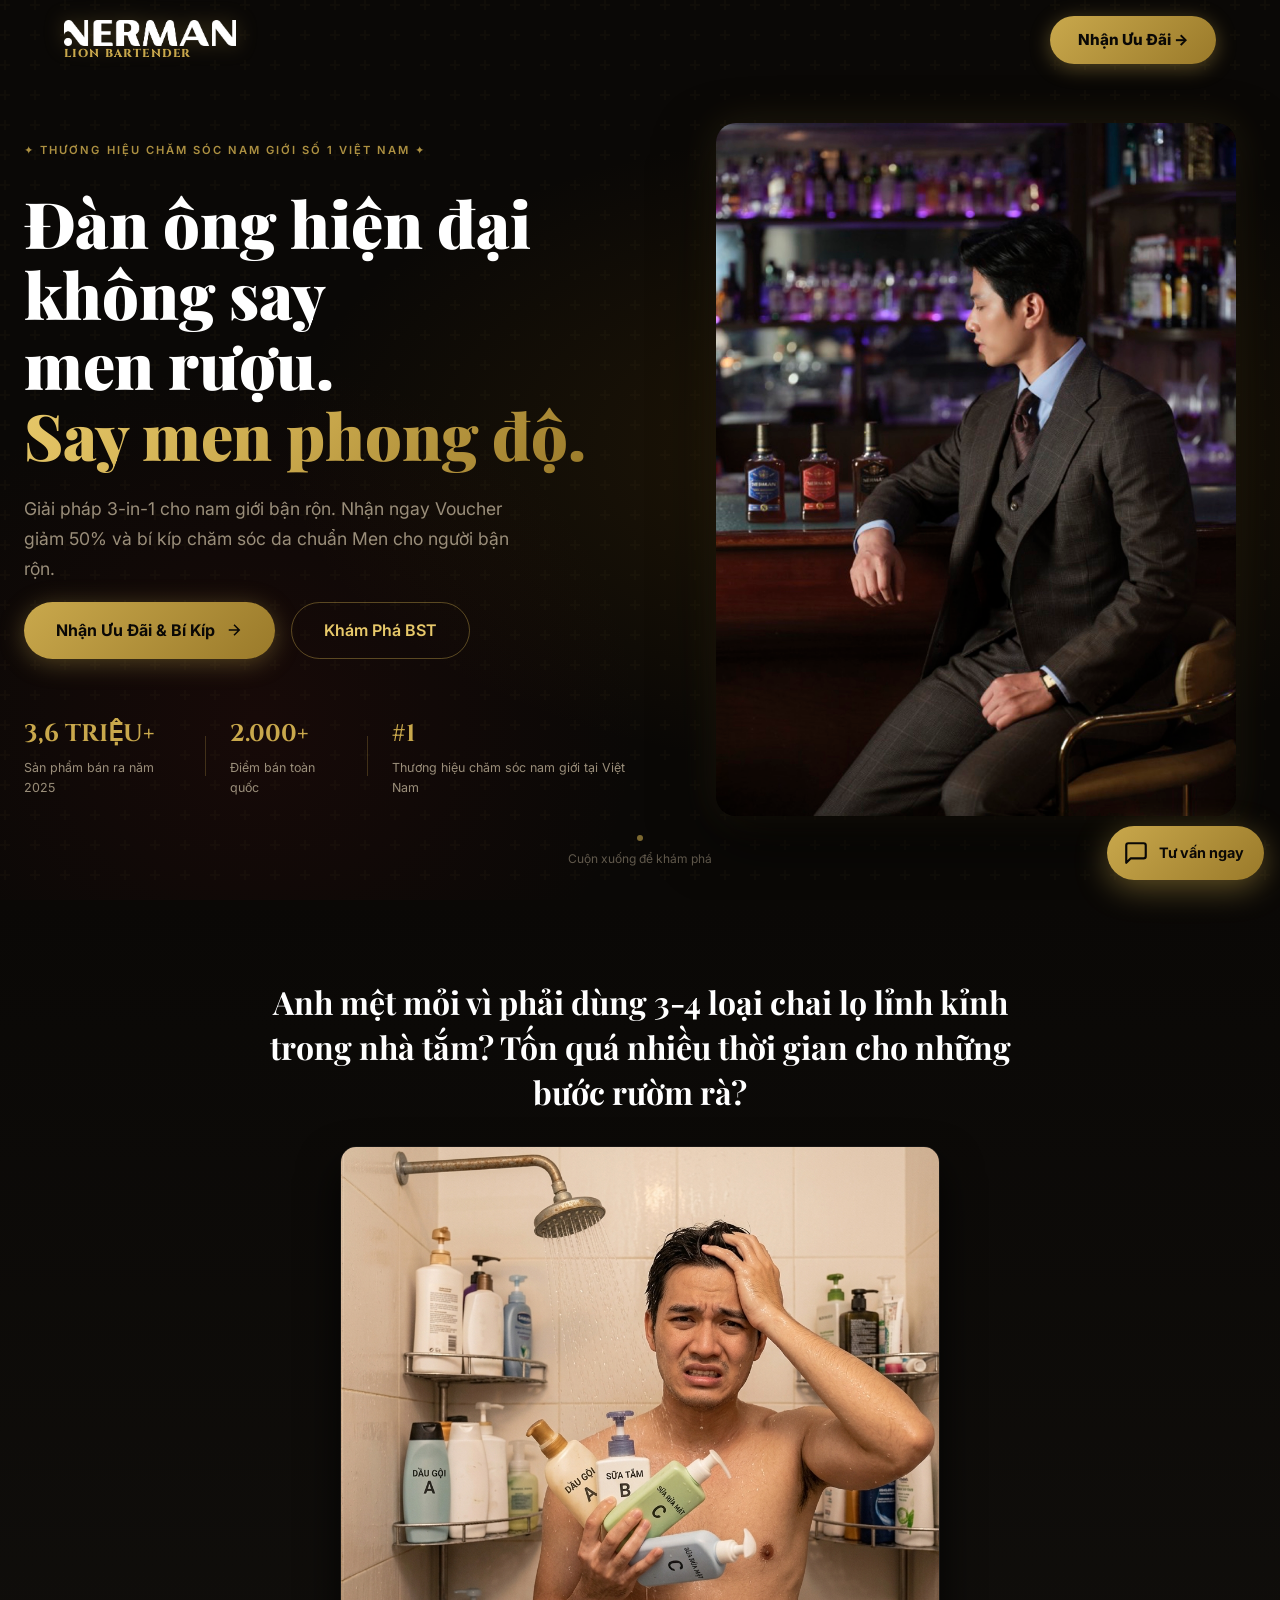
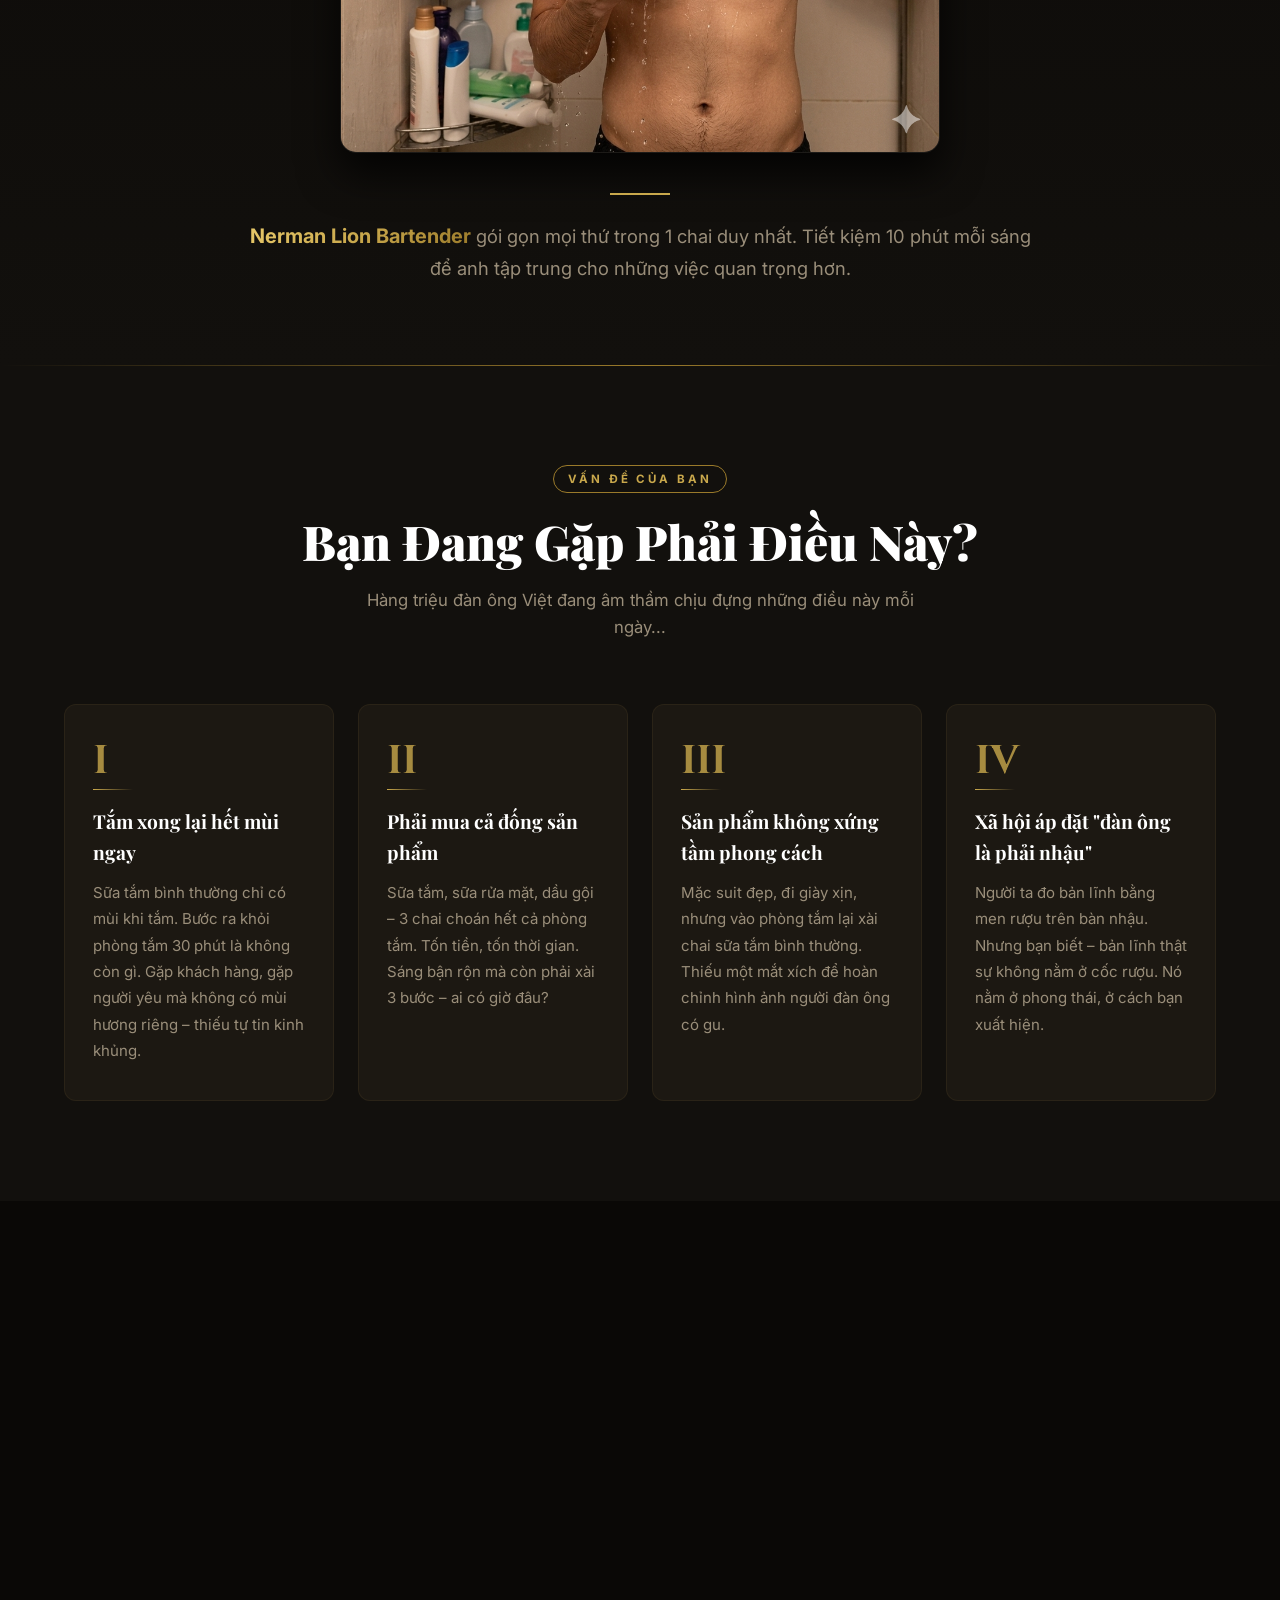
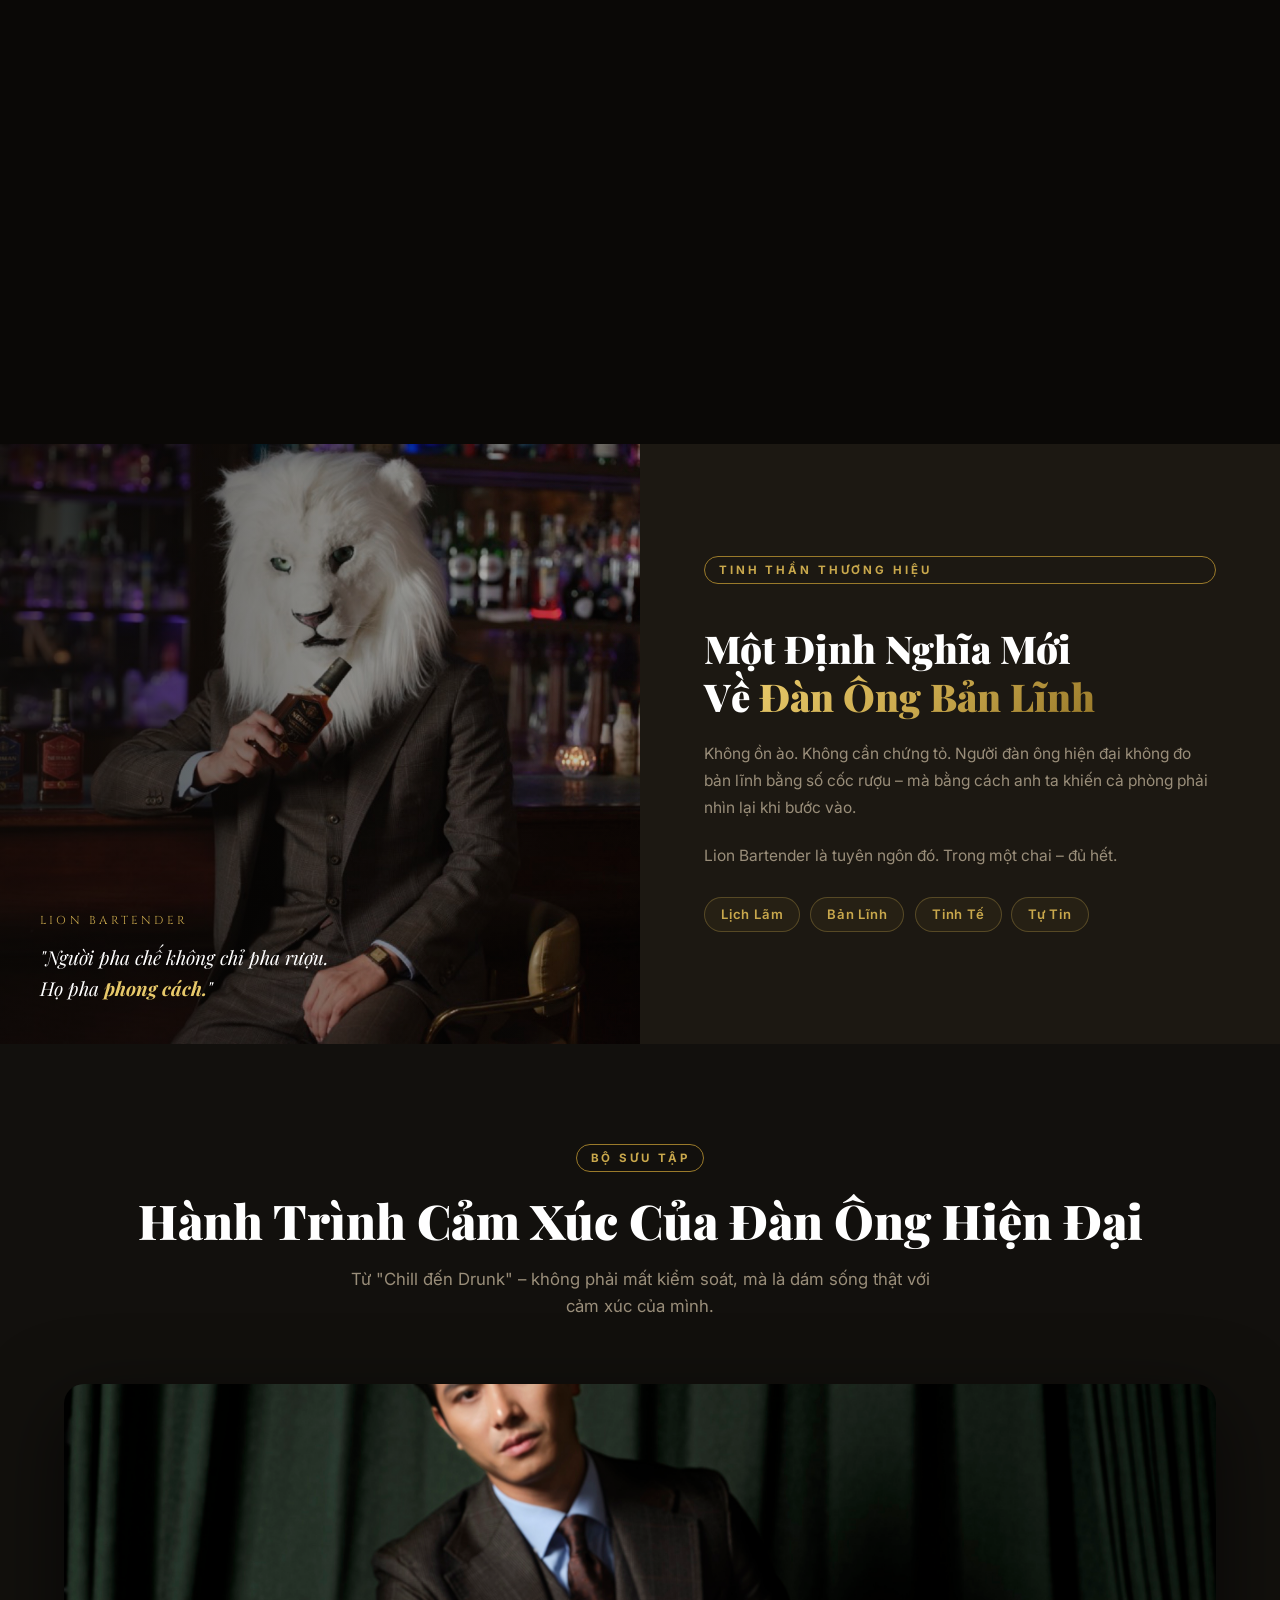
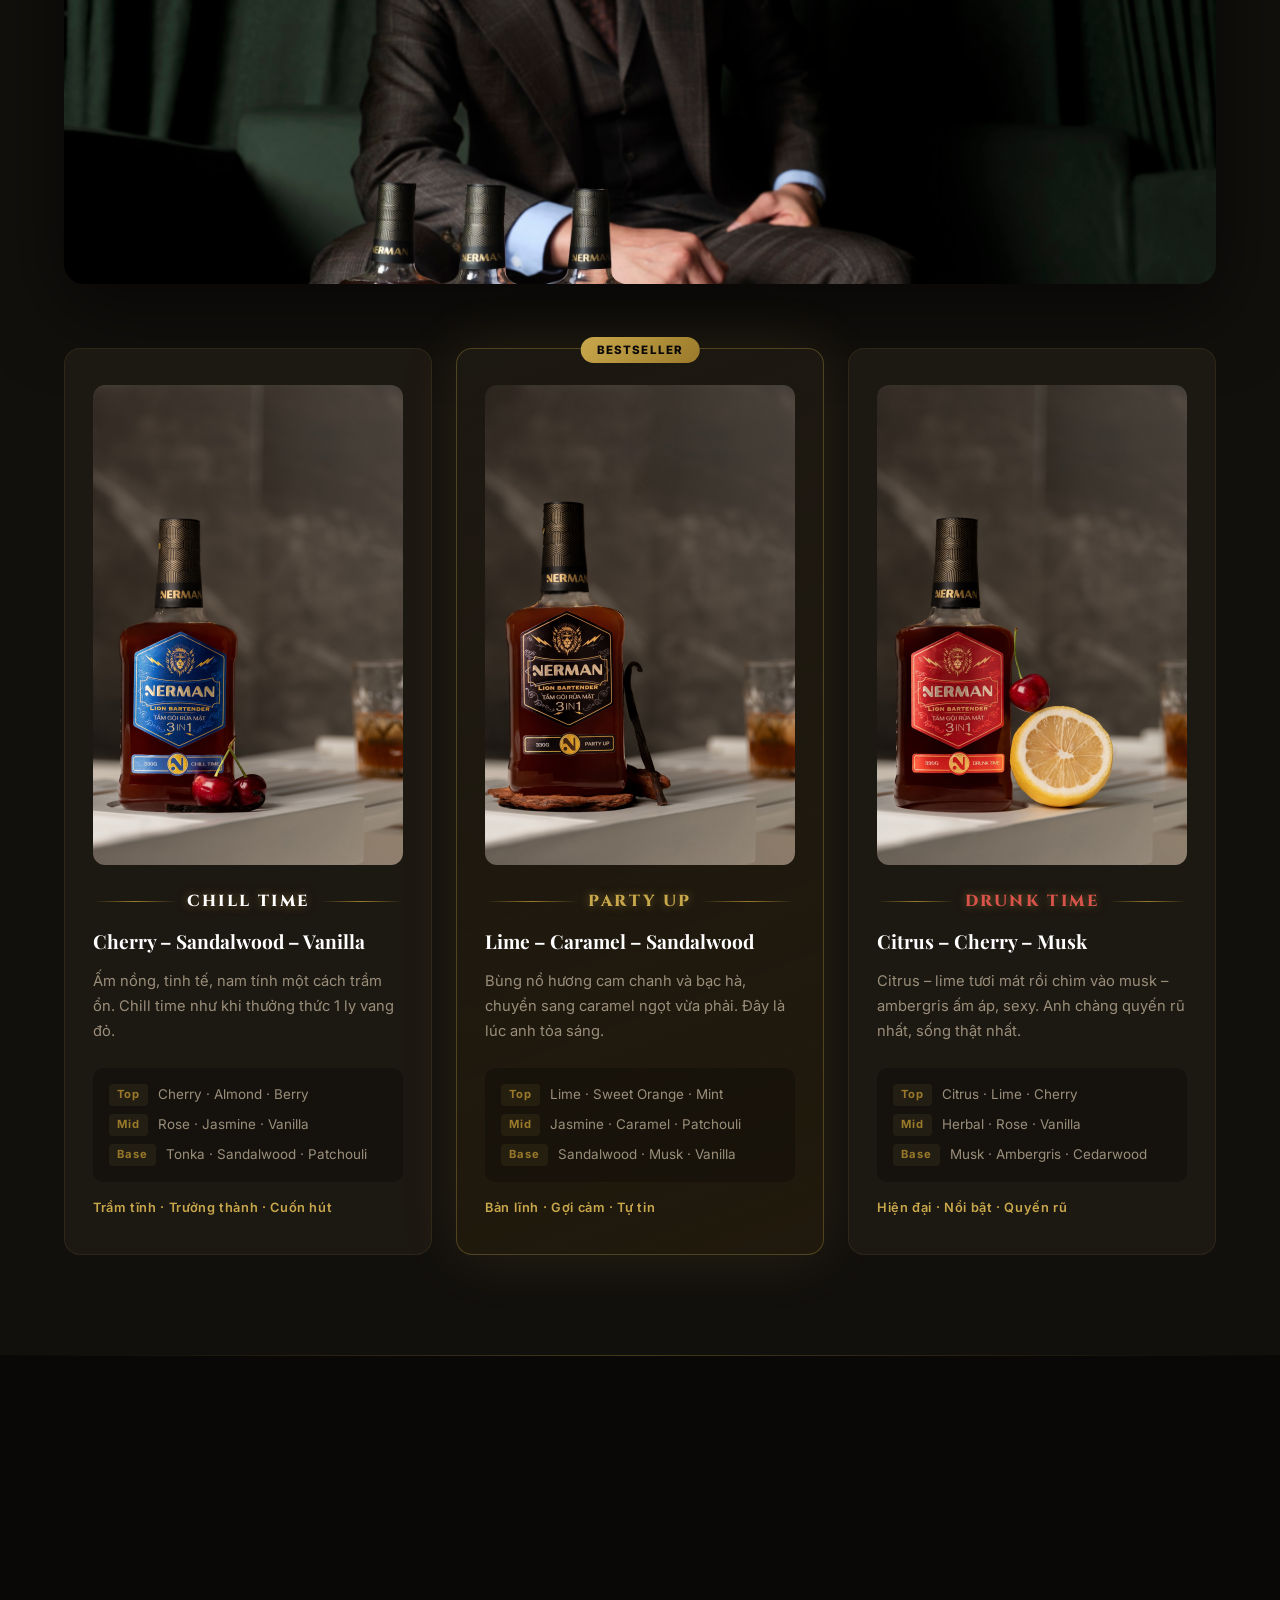
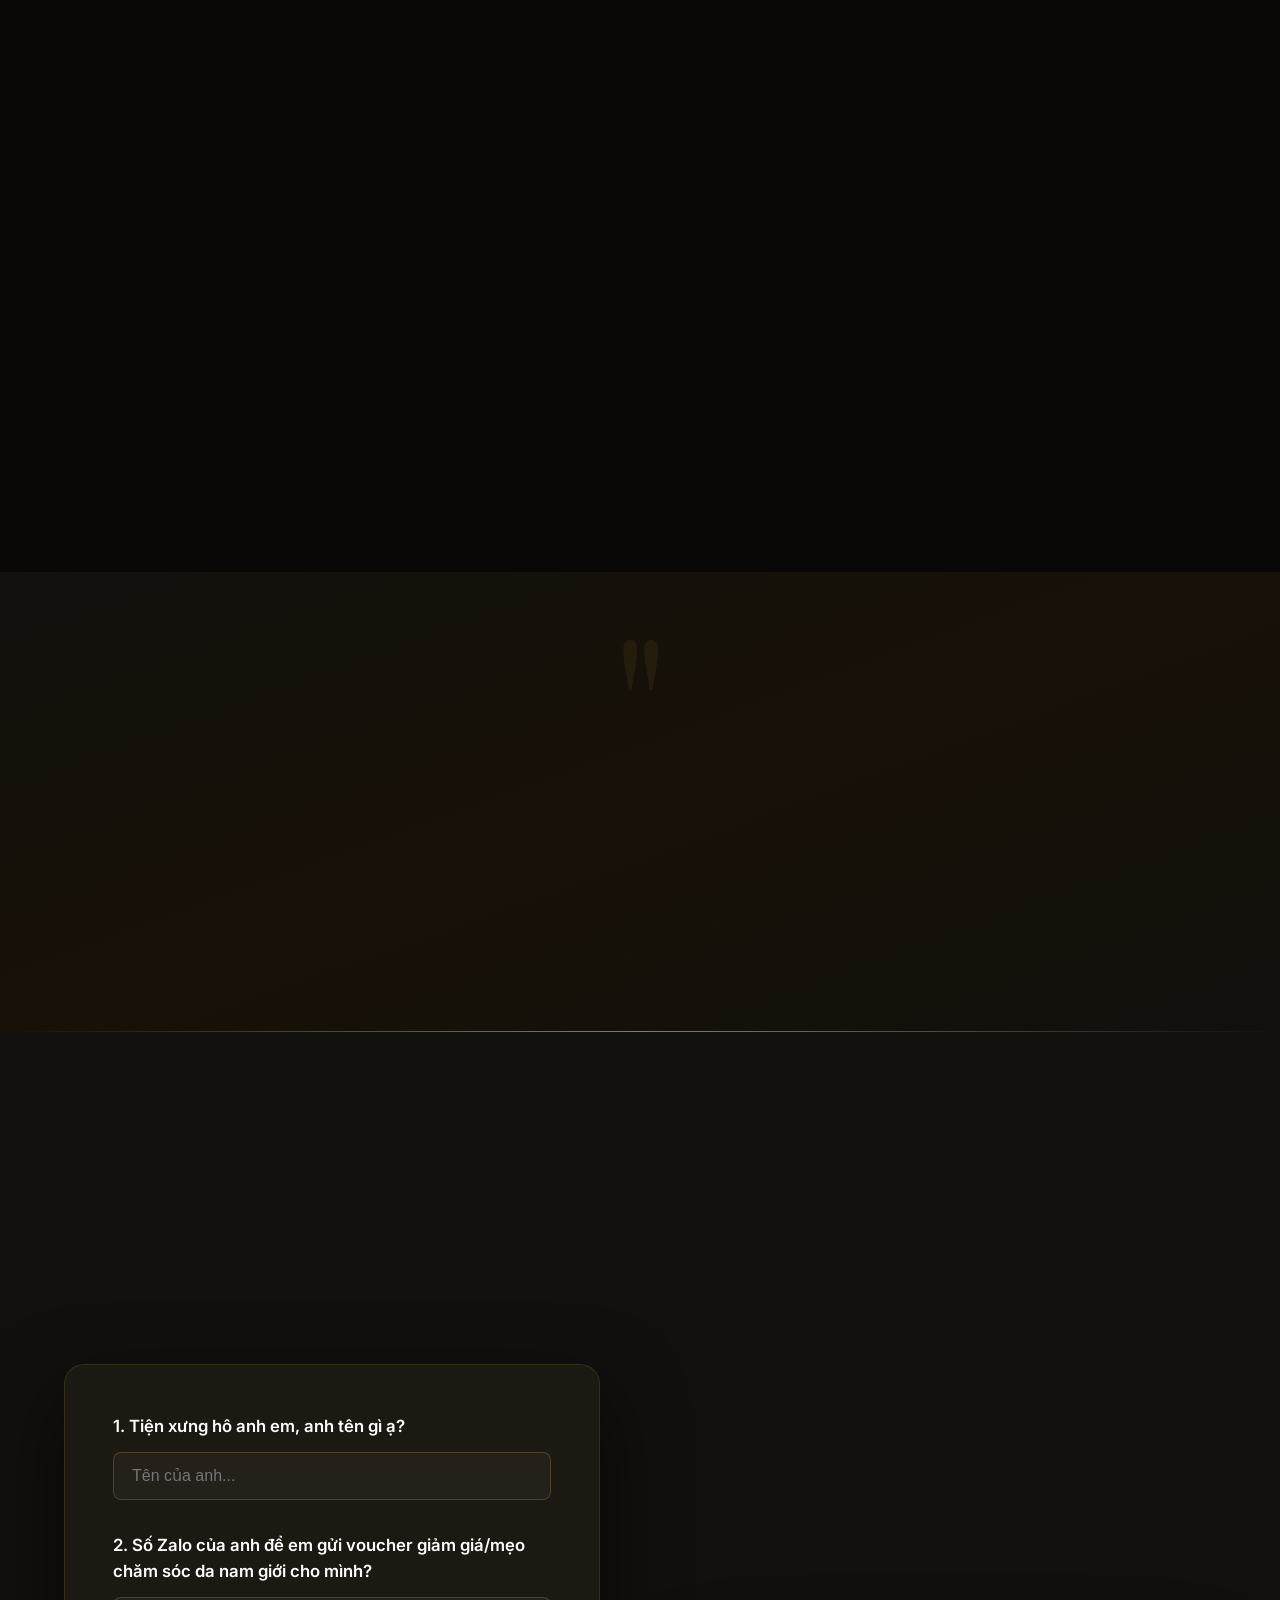
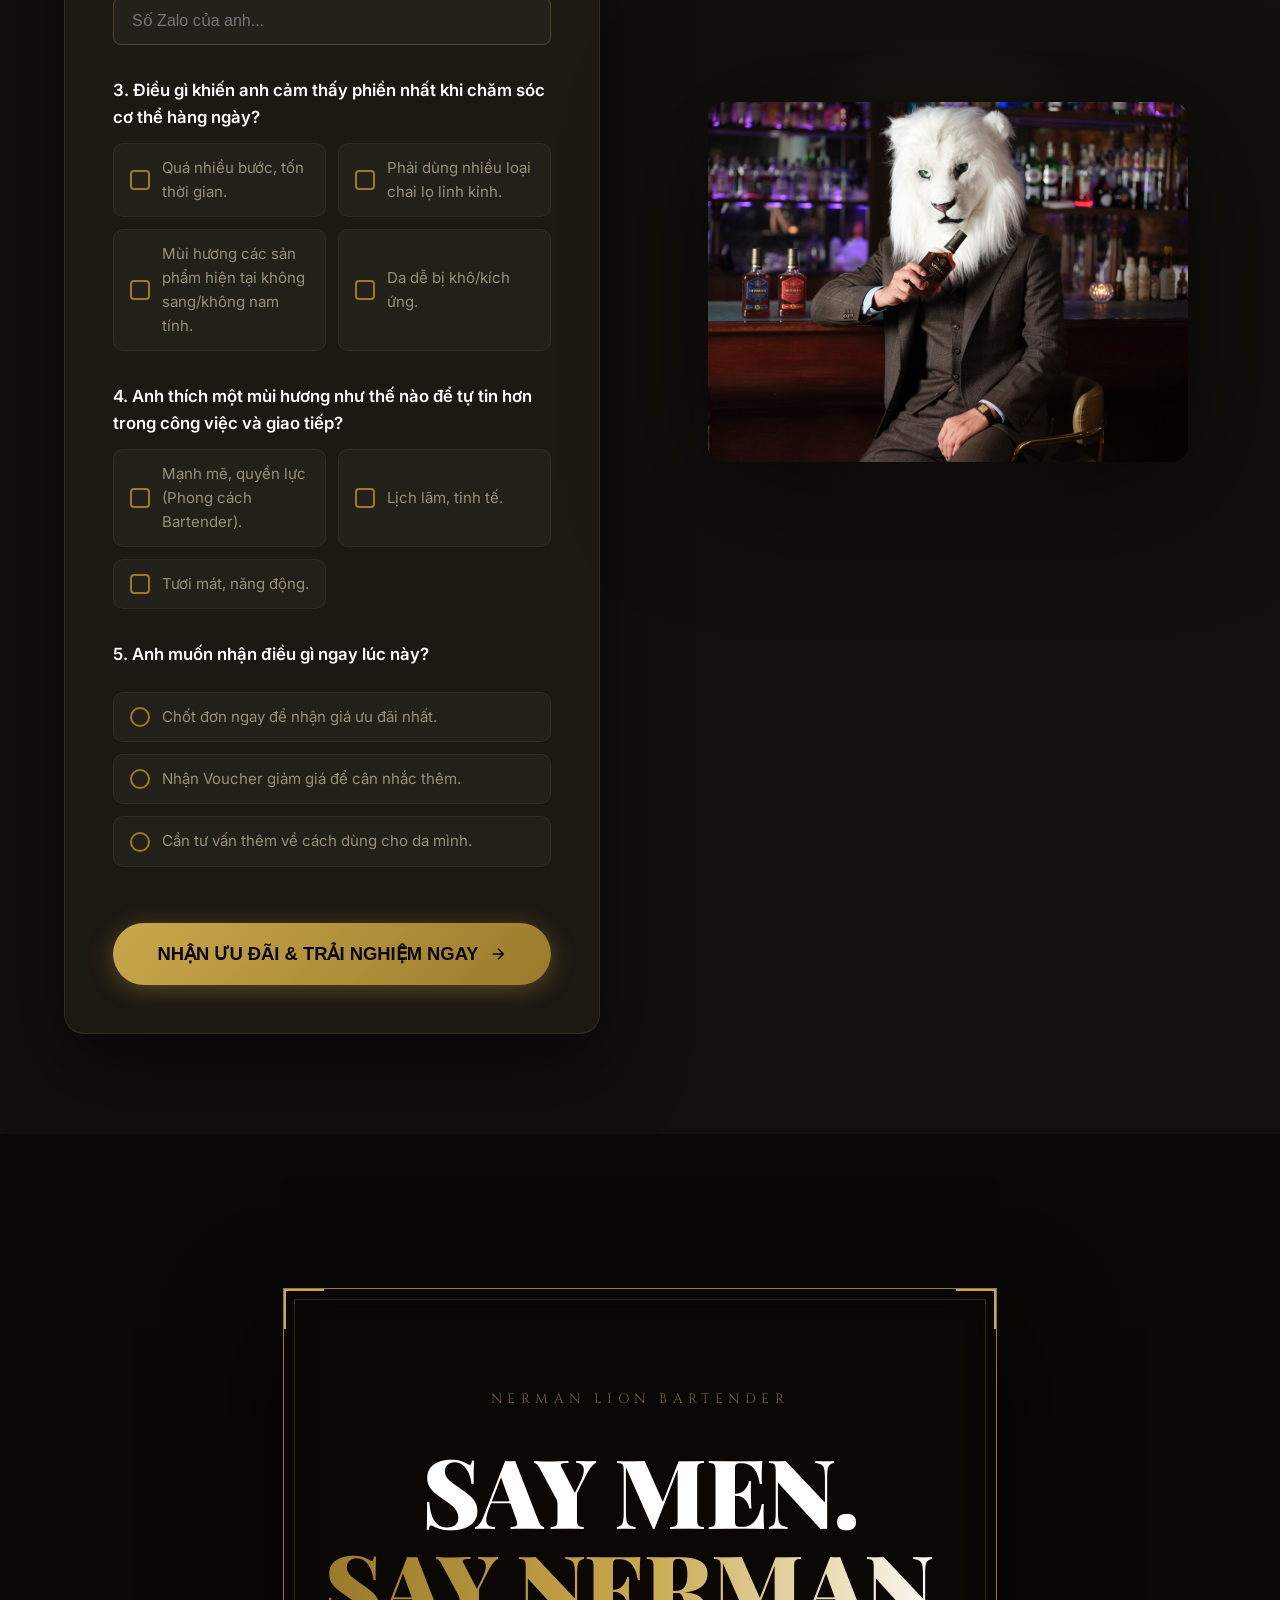
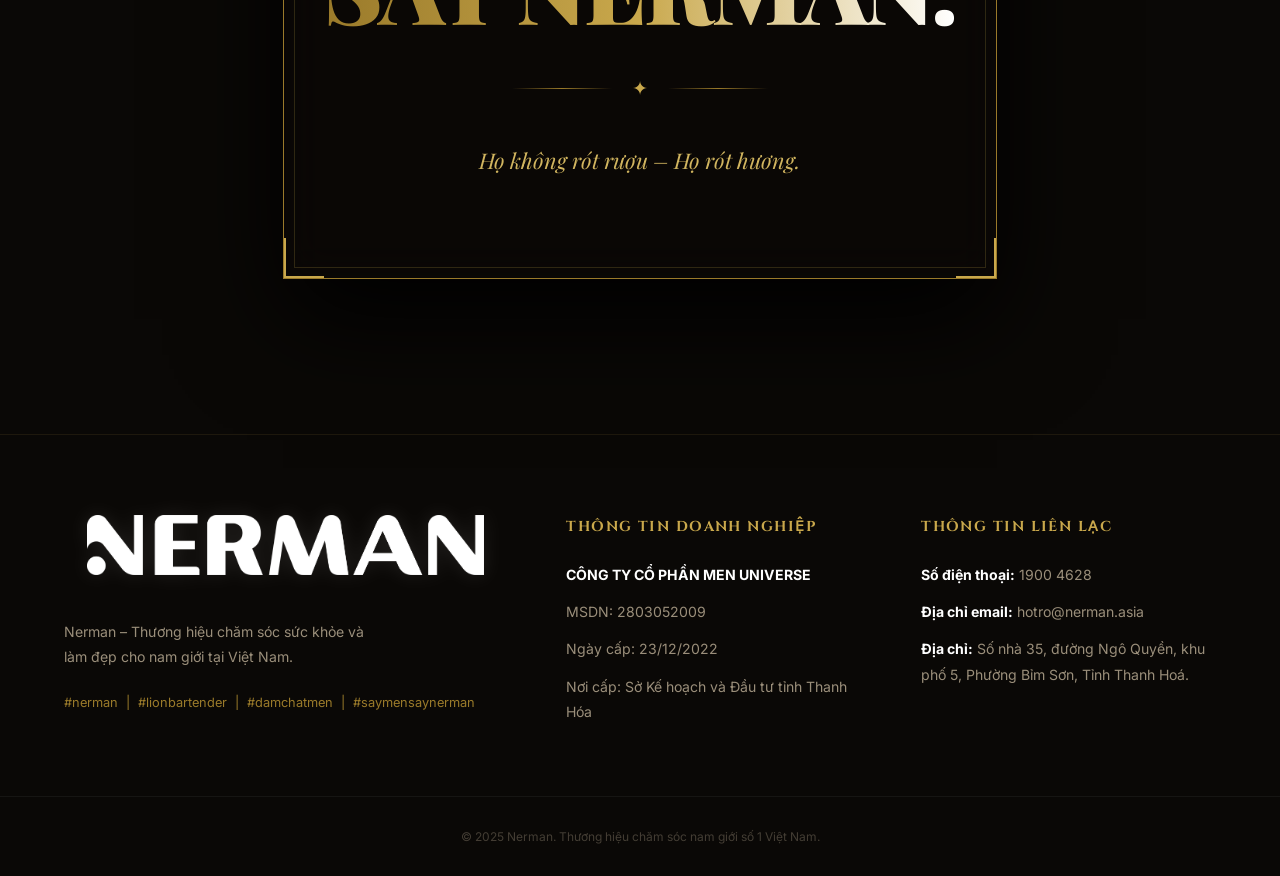
==== commit 262a1945: "Add files via upload" ====
--- a/nerman_landing_v8_final/index.html
+++ b/nerman_landing_v8_final/index.html
@@ -8,7 +8,7 @@
   <link rel="preconnect" href="https://fonts.googleapis.com" />
   <link rel="preconnect" href="https://fonts.gstatic.com" crossorigin />
   <link href="https://fonts.googleapis.com/css2?family=Playfair+Display:ital,wght@0,700;0,900;1,700&family=Inter:wght@300;400;500;600;700&family=Cinzel:wght@700;900&display=swap" rel="stylesheet" />
-  <link rel="stylesheet" href="style.css?v=1.2" />
+  <link rel="stylesheet" href="style.css?v=2.1" />
 </head>
 <body id="top">
 
@@ -451,20 +451,38 @@
     </div>
   </footer>
 
-  <!-- ===== BOTTOM PROMO BAR (NEW) ===== -->
-  <div class="bottom-promo-bar" id="bottom-bar">
-    <div class="promo-bar-inner">
-      <div class="promo-text">
-        <span class="promo-tag">FLASH SALE 24H</span>
-        <div class="promo-price-box">
-          <span class="promo-label">ƯU ĐÃI TRẢI NGHIỆM</span>
-          <span class="promo-main">CHỈ TỪ <strong class="gold-text">189K</strong></span>
-        </div>
-      </div>
-      <a href="#order" class="promo-btn" style="padding: 12px 18px; font-size: 0.95rem;">NHẬN ƯU ĐÃI</a>
-    </div>
+  <!-- ===== CHATBOT WIDGET ===== -->
+  <div id="chatbot-bubble" aria-label="Mở hỗ trợ tư vấn" role="button" tabindex="0">
+    <div class="chatbot-icon-wrap">
+      <svg id="chatbot-icon-chat" width="26" height="26" viewBox="0 0 24 24" fill="none" stroke="currentColor" stroke-width="2" stroke-linecap="round" stroke-linejoin="round"><path d="M21 15a2 2 0 0 1-2 2H7l-4 4V5a2 2 0 0 1 2-2h14a2 2 0 0 1 2 2z"></path></svg>
+      <svg id="chatbot-icon-close" width="22" height="22" viewBox="0 0 24 24" fill="none" stroke="currentColor" stroke-width="2.5" stroke-linecap="round" style="display:none"><line x1="18" y1="6" x2="6" y2="18"></line><line x1="6" y1="6" x2="18" y2="18"></line></svg>
+    </div>
+    <span class="chatbot-label">Tư vấn ngay</span>
+    <span class="chatbot-notification" id="chatbot-notif">1</span>
   </div>
 
-  <script src="script.js?v=1.2"></script>
+  <div id="chatbot-window" aria-hidden="true">
+    <div class="chatbot-header">
+      <div class="chatbot-header-info">
+        <div class="chatbot-avatar">🦁</div>
+        <div>
+          <div class="chatbot-name">Lion Bot – Nerman</div>
+          <div class="chatbot-status"><span class="chatbot-dot"></span>Đang hoạt động</div>
+        </div>
+      </div>
+      <button class="chatbot-close-btn" id="chatbot-close-btn" aria-label="Đóng chat">✕</button>
+    </div>
+    <div class="chatbot-messages" id="chatbot-messages"></div>
+    <div class="chatbot-quick-replies" id="chatbot-quick-replies"></div>
+    <div class="chatbot-input-area">
+      <input type="text" id="chatbot-input" placeholder="Nhắn gì đó cho Lion Bot..." autocomplete="off" />
+      <button id="chatbot-send-btn" aria-label="Gửi">
+        <svg width="18" height="18" viewBox="0 0 24 24" fill="none" stroke="currentColor" stroke-width="2"><line x1="22" y1="2" x2="11" y2="13"></line><polygon points="22 2 15 22 11 13 2 9 22 2"></polygon></svg>
+      </button>
+    </div>
+  </div>
+
+  <script src="script.js?v=1.3"></script>
+  <script src="chatbot.js?v=1.2"></script>
 </body>
 </html>
--- a/nerman_landing_v8_final/style.css
+++ b/nerman_landing_v8_final/style.css
@@ -2239,3 +2239,418 @@
     grid-template-columns: 1fr;
   }
 }
+
+/* ============================================================
+   CHATBOT WIDGET — NERMAN LION BARTENDER
+   ============================================================ */
+
+/* ---- Bubble trigger ---- */
+#chatbot-bubble {
+  position: fixed;
+  bottom: 20px;
+  right: 16px;
+  z-index: 9999;
+  display: flex;
+  align-items: center;
+  gap: 10px;
+  background: linear-gradient(135deg, var(--gold), var(--gold-dark));
+  color: var(--dark);
+  border-radius: 100px;
+  padding: 14px 20px 14px 16px;
+  cursor: pointer;
+  box-shadow: 0 8px 32px rgba(201, 168, 76, 0.45);
+  transition: transform 0.3s cubic-bezier(0.34,1.56,0.64,1), box-shadow 0.3s ease;
+  user-select: none;
+  -webkit-tap-highlight-color: transparent;
+}
+
+#chatbot-bubble:hover {
+  transform: translateY(-3px) scale(1.04);
+  box-shadow: 0 14px 40px rgba(201, 168, 76, 0.6);
+}
+
+#chatbot-bubble.active {
+  border-radius: 50%;
+  padding: 14px;
+}
+
+#chatbot-bubble.active .chatbot-label { display: none; }
+
+#chatbot-bubble.pulse {
+  animation: chatbot-pulse 2s ease-in-out 3;
+}
+
+@keyframes chatbot-pulse {
+  0%, 100% { box-shadow: 0 8px 32px rgba(201,168,76,0.45); }
+  50% { box-shadow: 0 8px 48px rgba(201,168,76,0.8), 0 0 0 8px rgba(201,168,76,0.15); }
+}
+
+.chatbot-icon-wrap {
+  display: flex;
+  align-items: center;
+  justify-content: center;
+  width: 26px;
+  height: 26px;
+}
+
+.chatbot-label {
+  font-weight: 700;
+  font-size: 0.9rem;
+  white-space: nowrap;
+  font-family: var(--ff-sans);
+}
+
+.chatbot-notification {
+  position: absolute;
+  top: -6px;
+  right: -6px;
+  background: #E53935;
+  color: #fff;
+  font-size: 0.7rem;
+  font-weight: 800;
+  width: 20px;
+  height: 20px;
+  border-radius: 50%;
+  display: none;
+  align-items: center;
+  justify-content: center;
+  border: 2px solid var(--dark);
+  animation: bounce-notif 0.5s ease;
+}
+
+@keyframes bounce-notif {
+  0% { transform: scale(0); }
+  70% { transform: scale(1.2); }
+  100% { transform: scale(1); }
+}
+
+/* ---- Chat Window ---- */
+#chatbot-window {
+  position: fixed;
+  bottom: 96px;
+  right: 16px;
+  z-index: 9998;
+  width: min(360px, calc(100vw - 32px));
+  max-height: min(540px, calc(100dvh - 110px));
+  background: #181410;
+  border: 1px solid rgba(201,168,76,0.2);
+  border-radius: 20px;
+  box-shadow: 0 24px 80px rgba(0,0,0,0.7), 0 0 0 1px rgba(201,168,76,0.1);
+  display: flex;
+  flex-direction: column;
+  overflow: hidden;
+  transform: translateY(20px) scale(0.95);
+  opacity: 0;
+  pointer-events: none;
+  transition: transform 0.35s cubic-bezier(0.34,1.56,0.64,1), opacity 0.25s ease;
+}
+
+#chatbot-window.open {
+  transform: translateY(0) scale(1);
+  opacity: 1;
+  pointer-events: all;
+}
+
+/* ---- Header ---- */
+.chatbot-header {
+  display: flex;
+  align-items: center;
+  justify-content: space-between;
+  padding: 14px 16px;
+  background: linear-gradient(135deg, rgba(139,94,10,0.35), rgba(10,8,6,0.9));
+  border-bottom: 1px solid rgba(201,168,76,0.15);
+  flex-shrink: 0;
+}
+
+.chatbot-header-info {
+  display: flex;
+  align-items: center;
+  gap: 10px;
+}
+
+.chatbot-avatar {
+  width: 38px;
+  height: 38px;
+  background: linear-gradient(135deg, var(--gold), var(--gold-dark));
+  border-radius: 50%;
+  display: flex;
+  align-items: center;
+  justify-content: center;
+  font-size: 1.2rem;
+  flex-shrink: 0;
+  box-shadow: 0 4px 12px rgba(201,168,76,0.4);
+}
+
+.chatbot-name {
+  font-weight: 700;
+  font-size: 0.92rem;
+  color: var(--white);
+  font-family: var(--ff-sans);
+}
+
+.chatbot-status {
+  font-size: 0.72rem;
+  color: var(--text-dim);
+  display: flex;
+  align-items: center;
+  gap: 5px;
+}
+
+.chatbot-dot {
+  width: 7px;
+  height: 7px;
+  background: #4CAF50;
+  border-radius: 50%;
+  animation: blink-dot 2s ease-in-out infinite;
+}
+
+@keyframes blink-dot {
+  0%, 100% { opacity: 1; }
+  50% { opacity: 0.4; }
+}
+
+.chatbot-close-btn {
+  background: none;
+  border: none;
+  cursor: pointer;
+  color: var(--text-dim);
+  font-size: 1.1rem;
+  width: 30px;
+  height: 30px;
+  border-radius: 50%;
+  display: flex;
+  align-items: center;
+  justify-content: center;
+  transition: background 0.2s, color 0.2s;
+}
+
+.chatbot-close-btn:hover {
+  background: rgba(255,255,255,0.08);
+  color: var(--white);
+}
+
+/* ---- Messages ---- */
+.chatbot-messages {
+  flex: 1;
+  min-height: 0;
+  overflow-y: auto;
+  padding: 16px 12px;
+  display: flex;
+  flex-direction: column;
+  gap: 10px;
+  scrollbar-width: thin;
+  scrollbar-color: rgba(201,168,76,0.2) transparent;
+}
+
+.chatbot-messages::-webkit-scrollbar { width: 4px; }
+.chatbot-messages::-webkit-scrollbar-thumb { background: rgba(201,168,76,0.2); border-radius: 99px; }
+
+.chatbot-msg {
+  display: flex;
+  align-items: flex-end;
+  gap: 8px;
+  animation: msg-appear 0.3s ease;
+}
+
+@keyframes msg-appear {
+  from { opacity: 0; transform: translateY(8px); }
+  to { opacity: 1; transform: translateY(0); }
+}
+
+.chatbot-msg--user {
+  flex-direction: row-reverse;
+}
+
+.chatbot-msg-avatar {
+  width: 28px;
+  height: 28px;
+  background: linear-gradient(135deg, var(--gold), var(--gold-dark));
+  border-radius: 50%;
+  display: flex;
+  align-items: center;
+  justify-content: center;
+  font-size: 0.9rem;
+  flex-shrink: 0;
+}
+
+.chatbot-msg-bubble {
+  max-width: 78%;
+  padding: 10px 14px;
+  border-radius: 16px;
+  font-size: 0.88rem;
+  line-height: 1.55;
+  font-family: var(--ff-sans);
+}
+
+.chatbot-msg--bot .chatbot-msg-bubble {
+  background: rgba(201,168,76,0.1);
+  border: 1px solid rgba(201,168,76,0.15);
+  color: var(--text);
+  border-bottom-left-radius: 4px;
+}
+
+.chatbot-msg--user .chatbot-msg-bubble {
+  background: linear-gradient(135deg, var(--gold), var(--gold-dark));
+  color: var(--dark);
+  font-weight: 600;
+  border-bottom-right-radius: 4px;
+}
+
+/* Typing animation */
+.chatbot-msg.typing .chatbot-msg-bubble {
+  background: rgba(201,168,76,0.08);
+  border: 1px solid rgba(201,168,76,0.12);
+}
+
+.chatbot-typing-dots {
+  display: flex;
+  align-items: center;
+  gap: 4px;
+  padding: 2px 0;
+}
+
+.chatbot-typing-dots span {
+  width: 6px;
+  height: 6px;
+  background: var(--gold);
+  border-radius: 50%;
+  opacity: 0.4;
+  animation: typing-bounce 1.2s ease-in-out infinite;
+}
+
+.chatbot-typing-dots span:nth-child(2) { animation-delay: 0.2s; }
+.chatbot-typing-dots span:nth-child(3) { animation-delay: 0.4s; }
+
+@keyframes typing-bounce {
+  0%, 60%, 100% { transform: translateY(0); opacity: 0.4; }
+  30% { transform: translateY(-4px); opacity: 1; }
+}
+
+/* CTA message bubble */
+.chatbot-msg-cta {
+  padding: 0;
+  background: transparent;
+  border: none;
+}
+
+.chatbot-cta-btn {
+  display: inline-flex;
+  align-items: center;
+  gap: 6px;
+  background: linear-gradient(135deg, var(--gold), var(--gold-dark));
+  color: var(--dark);
+  font-weight: 700;
+  font-size: 0.86rem;
+  padding: 10px 18px;
+  border-radius: 100px;
+  cursor: pointer;
+  text-decoration: none;
+  transition: transform 0.2s, box-shadow 0.2s;
+  box-shadow: 0 4px 16px rgba(201,168,76,0.35);
+  white-space: nowrap;
+}
+
+.chatbot-cta-btn:hover {
+  transform: translateY(-2px);
+  box-shadow: 0 8px 24px rgba(201,168,76,0.5);
+}
+
+/* ---- Quick Reply Chips ---- */
+.chatbot-quick-replies {
+  display: flex;
+  flex-wrap: wrap;
+  gap: 6px;
+  padding: 8px 12px;
+  border-top: 1px solid rgba(201,168,76,0.08);
+  background: rgba(0,0,0,0.2);
+  flex-shrink: 0;
+}
+
+.chatbot-chip {
+  background: rgba(201,168,76,0.1);
+  border: 1px solid rgba(201,168,76,0.25);
+  color: var(--gold-light);
+  font-size: 0.78rem;
+  font-weight: 600;
+  padding: 6px 12px;
+  border-radius: 100px;
+  cursor: pointer;
+  transition: background 0.2s, border-color 0.2s, transform 0.15s;
+  white-space: nowrap;
+  font-family: var(--ff-sans);
+}
+
+.chatbot-chip:hover {
+  background: rgba(201,168,76,0.2);
+  border-color: var(--gold);
+  color: var(--gold);
+  transform: translateY(-1px);
+}
+
+.chatbot-chip:active { transform: translateY(0); }
+
+/* ---- Input Area ---- */
+.chatbot-input-area {
+  display: flex;
+  align-items: center;
+  gap: 8px;
+  padding: 10px 12px;
+  border-top: 1px solid rgba(201,168,76,0.1);
+  background: rgba(0,0,0,0.3);
+  flex-shrink: 0;
+}
+
+#chatbot-input {
+  flex: 1;
+  background: rgba(255,255,255,0.05);
+  border: 1px solid rgba(201,168,76,0.15);
+  border-radius: 100px;
+  padding: 9px 16px;
+  font-size: 0.88rem;
+  color: var(--text);
+  font-family: var(--ff-sans);
+  outline: none;
+  transition: border-color 0.2s;
+}
+
+#chatbot-input::placeholder { color: rgba(154,142,122,0.6); }
+#chatbot-input:focus { border-color: rgba(201,168,76,0.4); }
+
+#chatbot-send-btn {
+  width: 38px;
+  height: 38px;
+  border-radius: 50%;
+  background: linear-gradient(135deg, var(--gold), var(--gold-dark));
+  border: none;
+  cursor: pointer;
+  display: flex;
+  align-items: center;
+  justify-content: center;
+  color: var(--dark);
+  flex-shrink: 0;
+  transition: transform 0.2s, box-shadow 0.2s;
+  box-shadow: 0 4px 12px rgba(201,168,76,0.3);
+}
+
+#chatbot-send-btn:hover {
+  transform: scale(1.1);
+  box-shadow: 0 6px 18px rgba(201,168,76,0.5);
+}
+
+/* ---- Mobile Responsive ---- */
+@media (max-width: 480px) {
+  #chatbot-window {
+    width: calc(100vw - 24px);
+    right: 12px;
+    bottom: 84px;
+    max-height: 70vh;
+  }
+
+  #chatbot-bubble {
+    right: 16px;
+    bottom: 20px;
+    padding: 12px 16px 12px 14px;
+  }
+
+  .chatbot-label { font-size: 0.82rem; }
+}
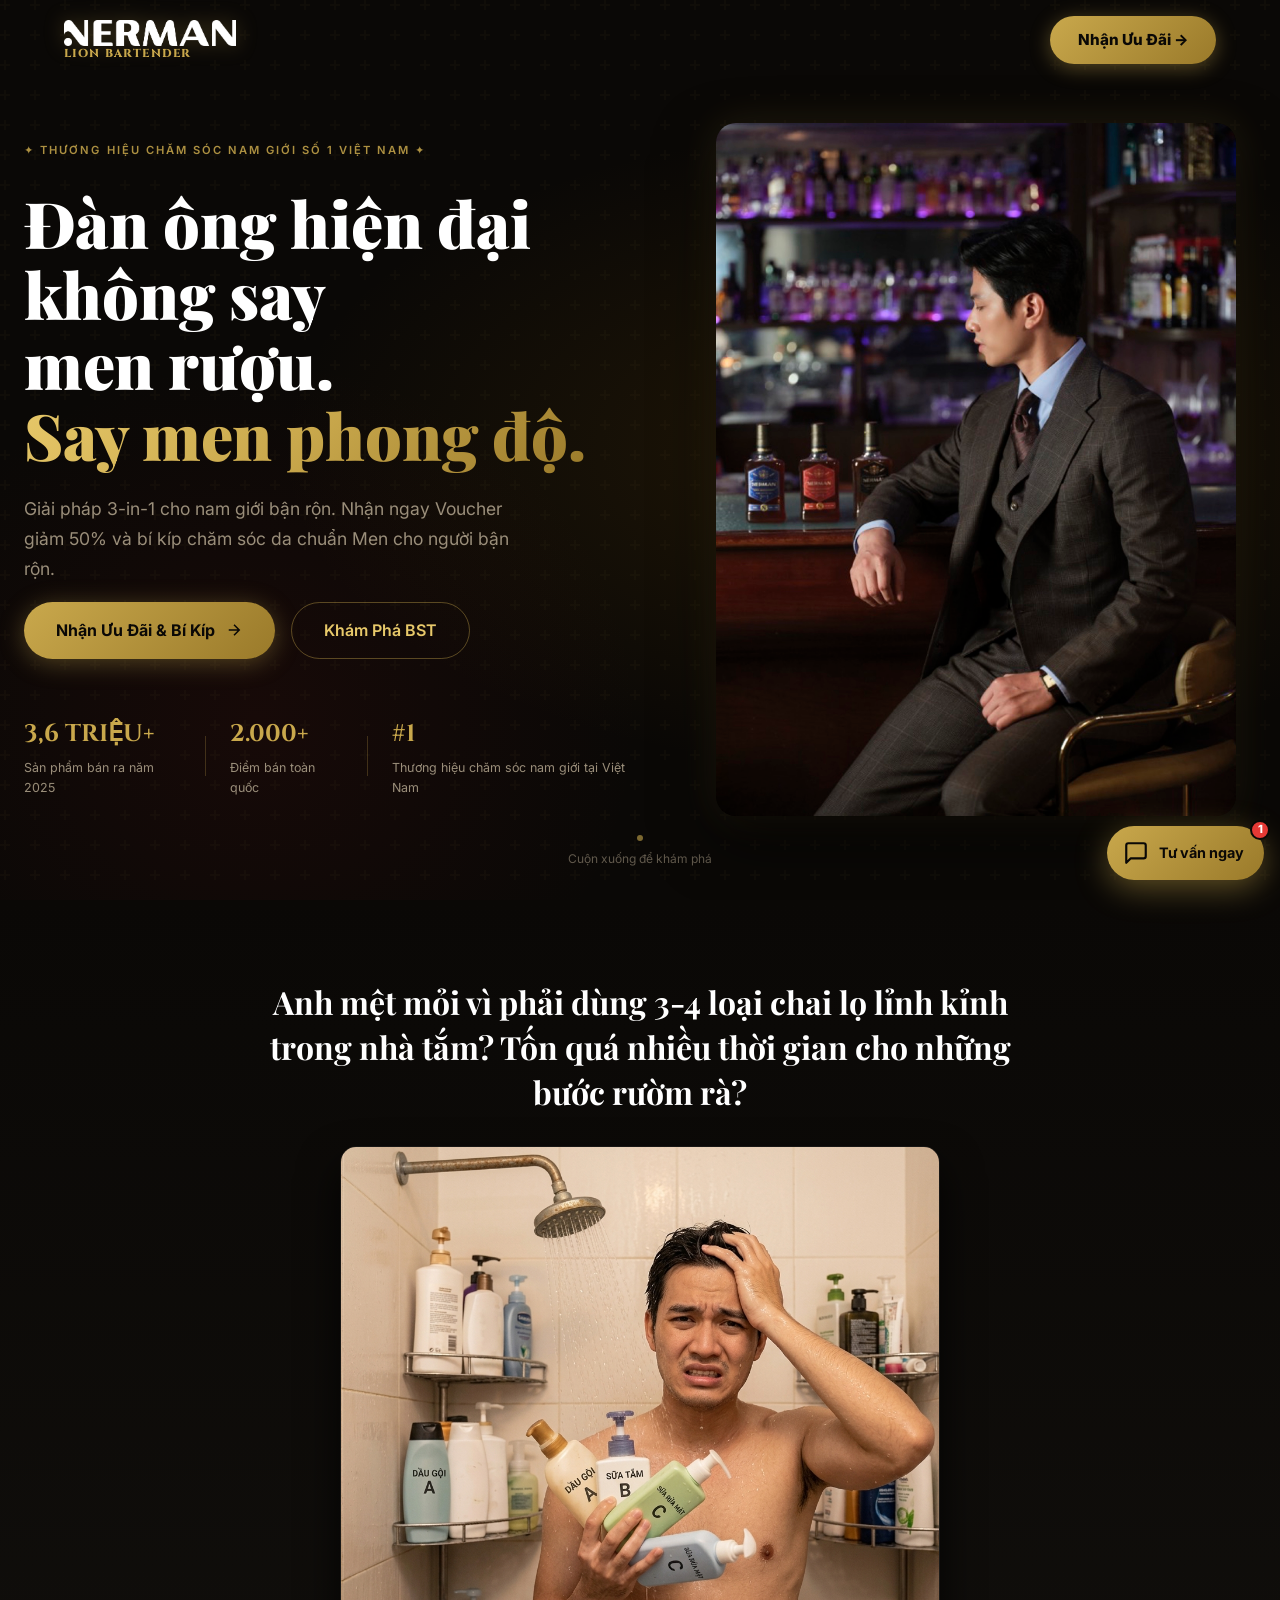
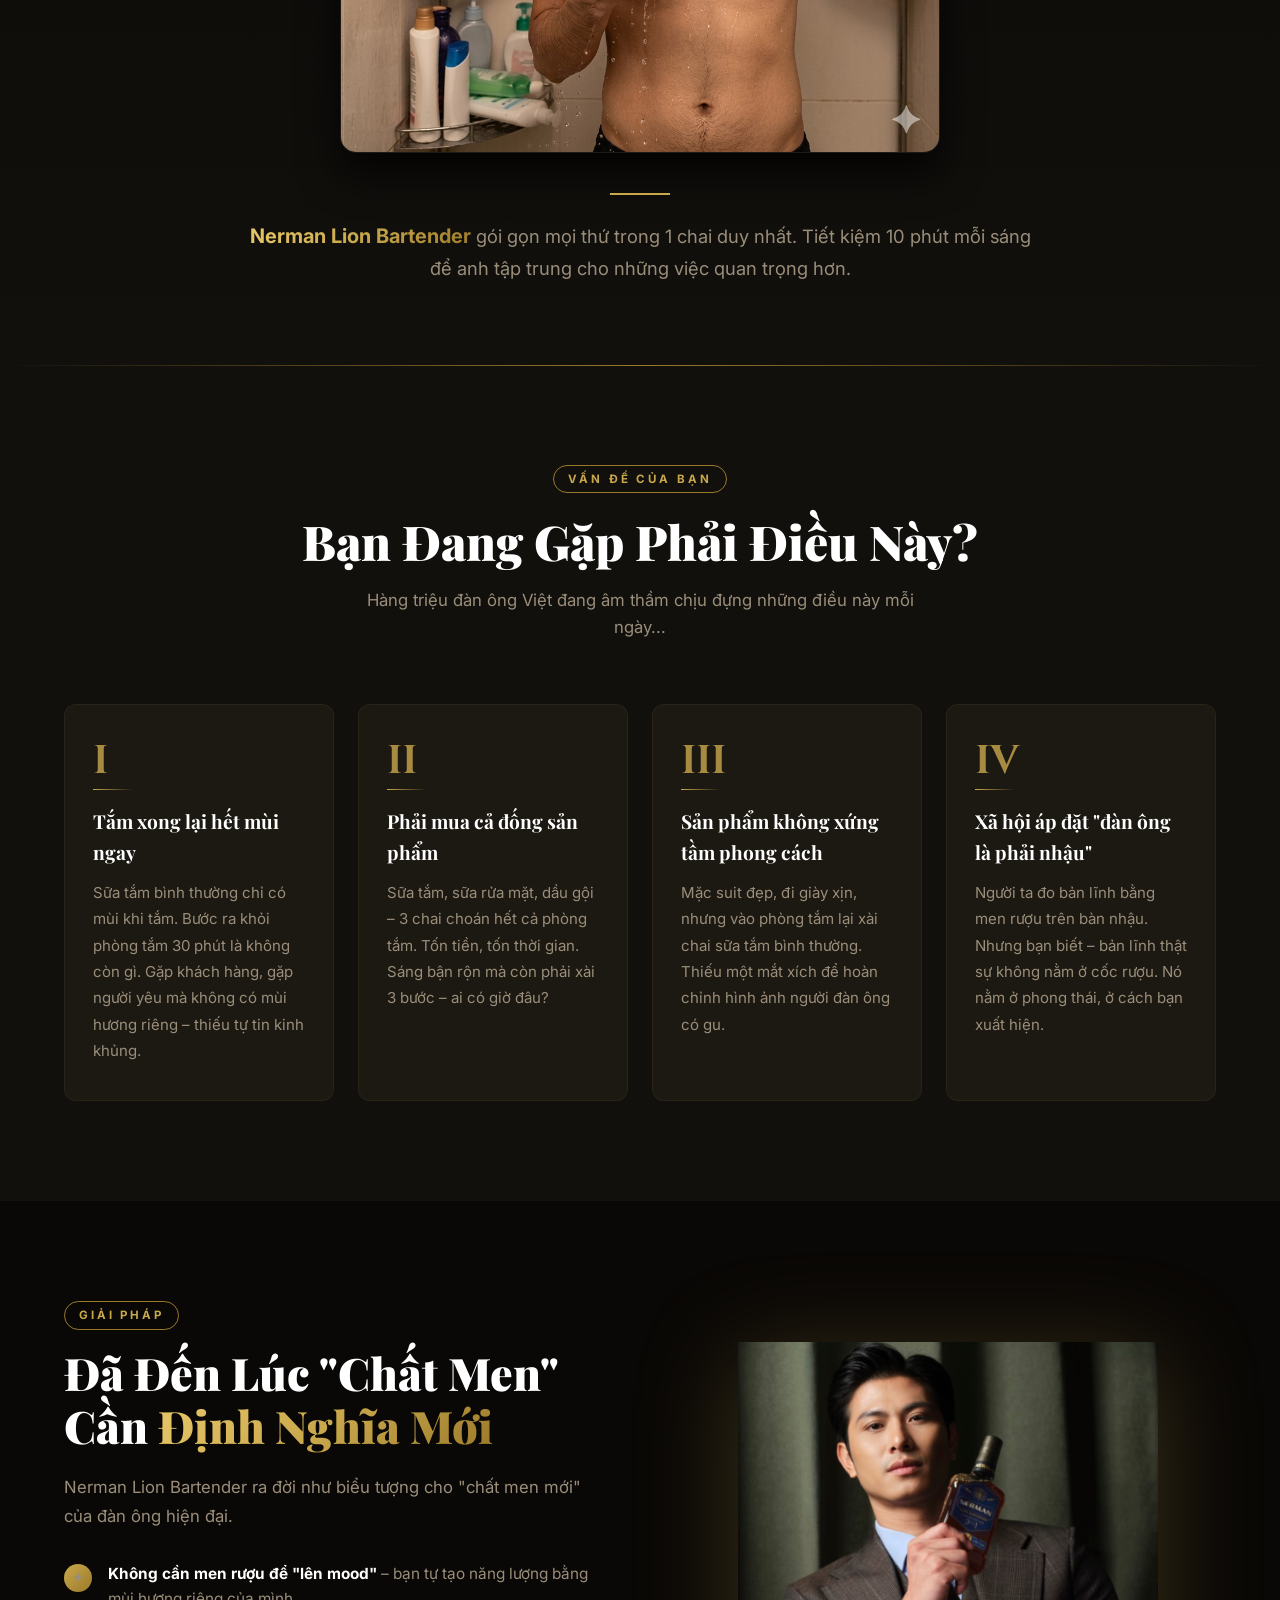
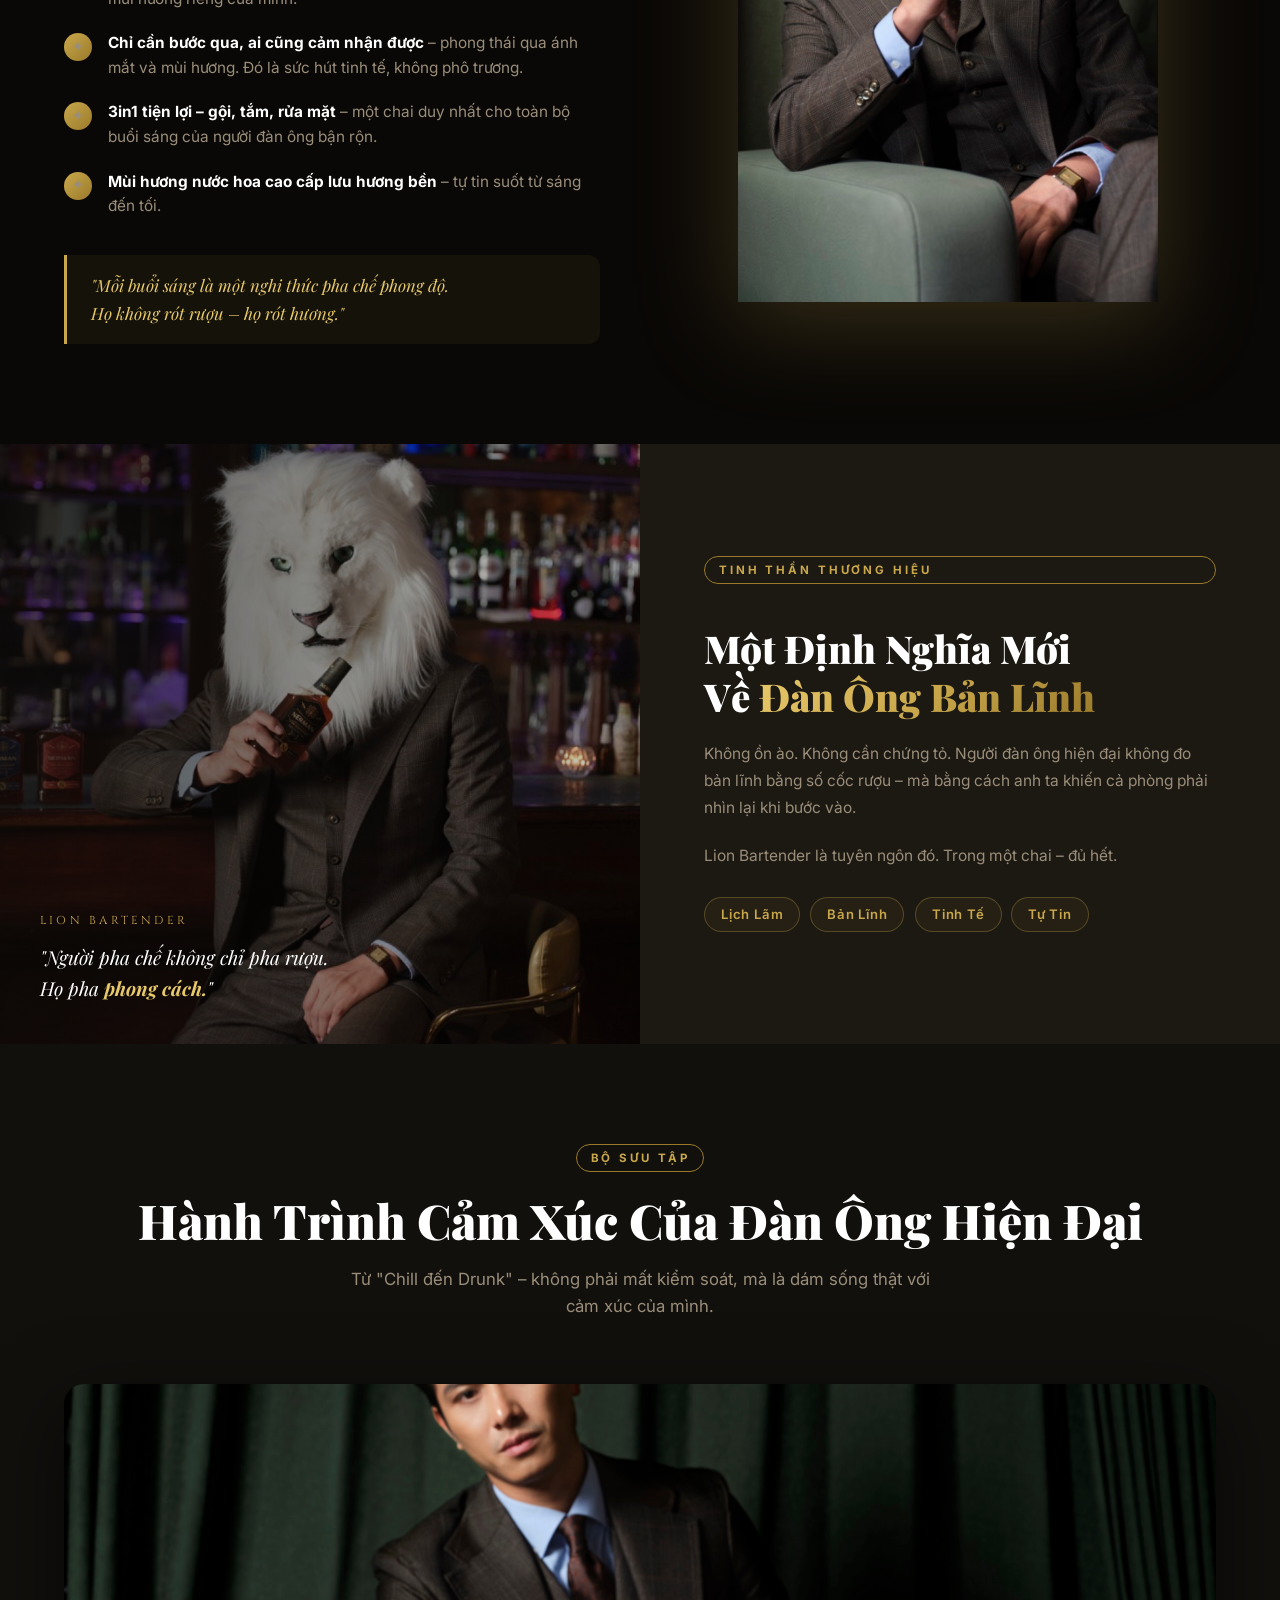
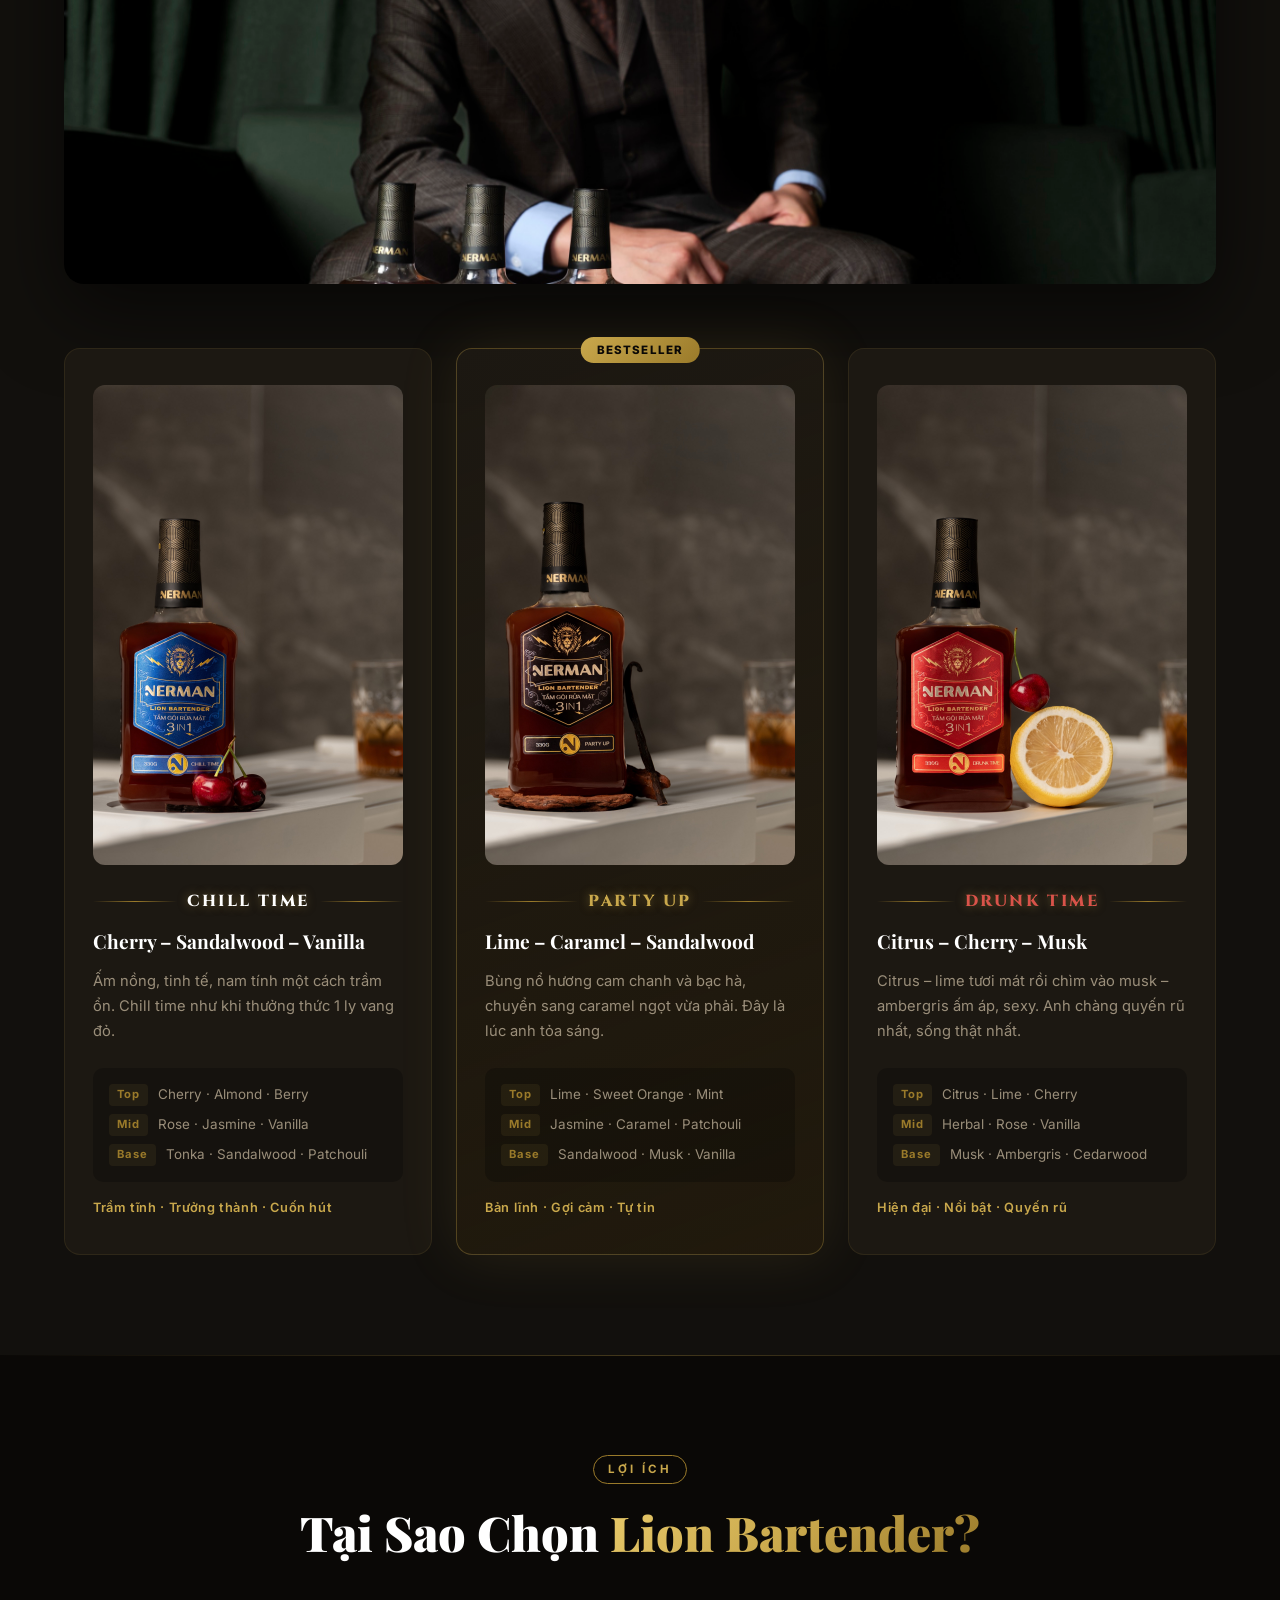
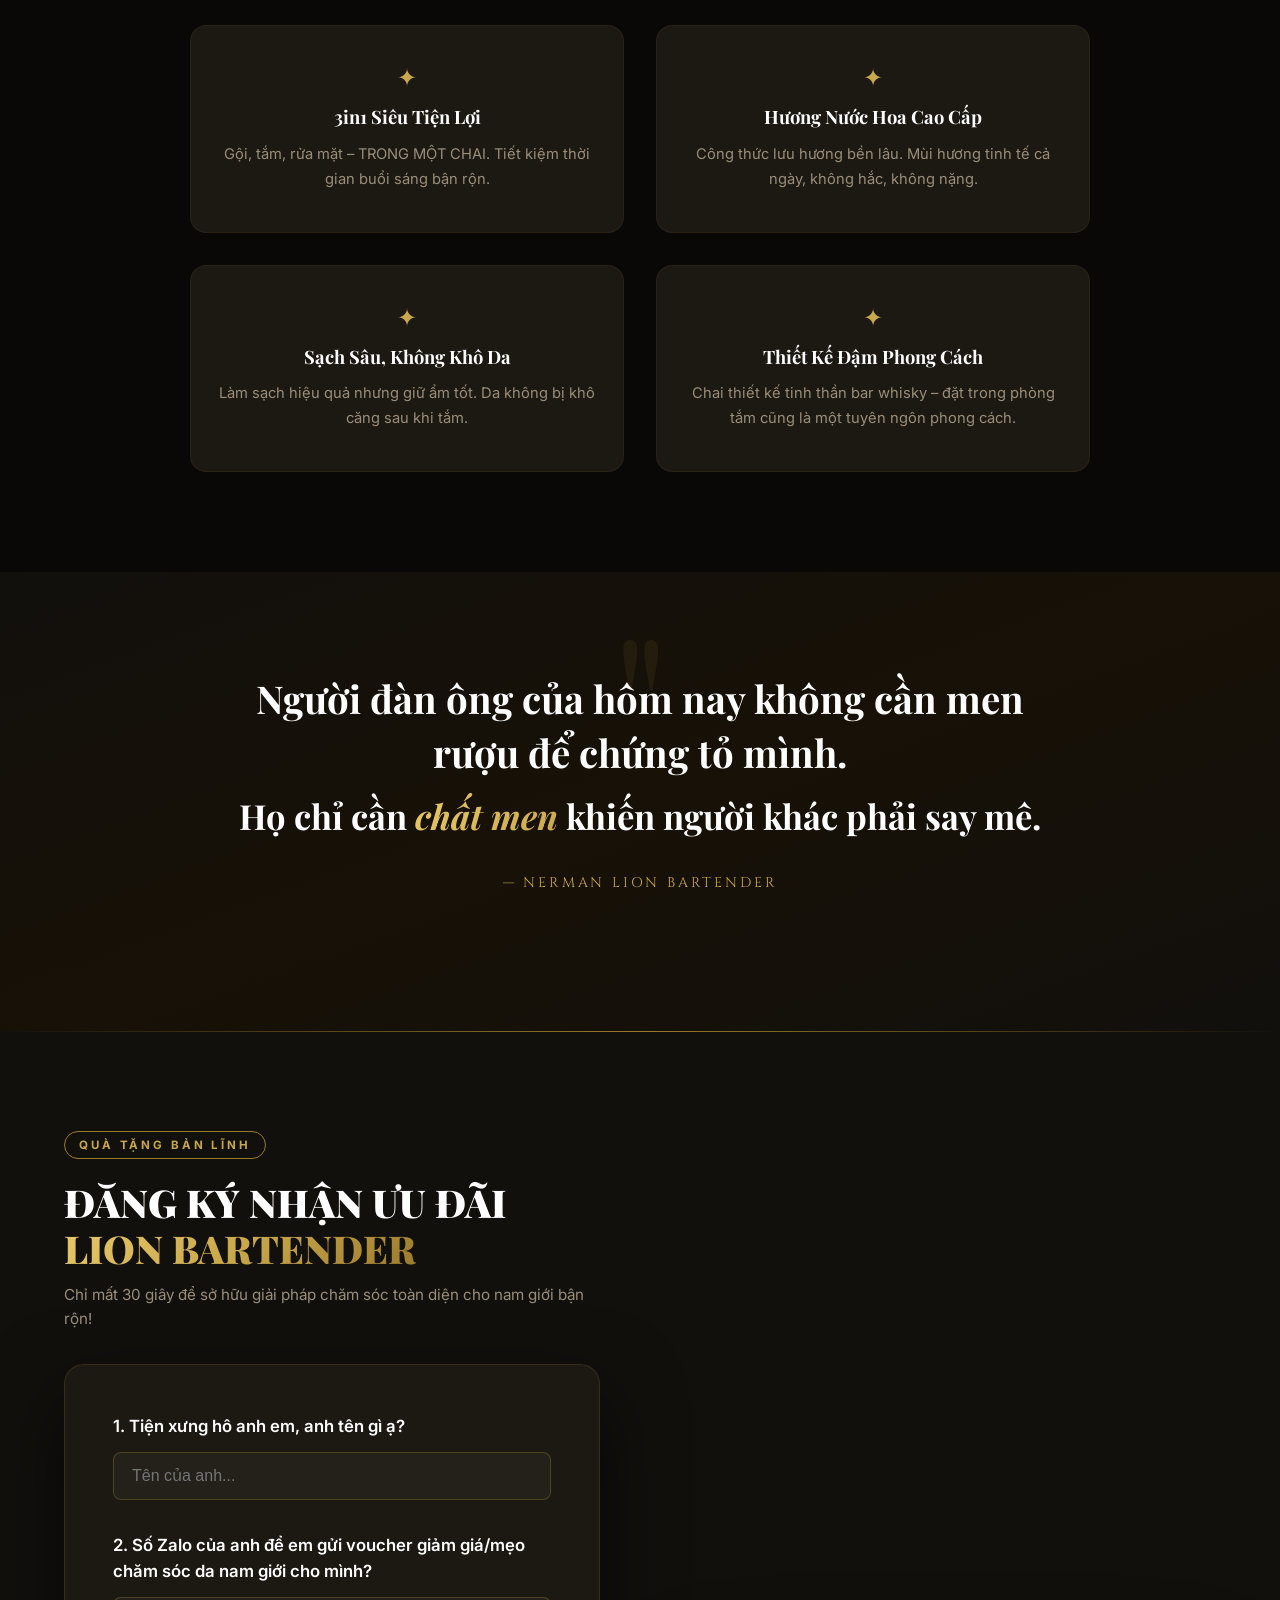
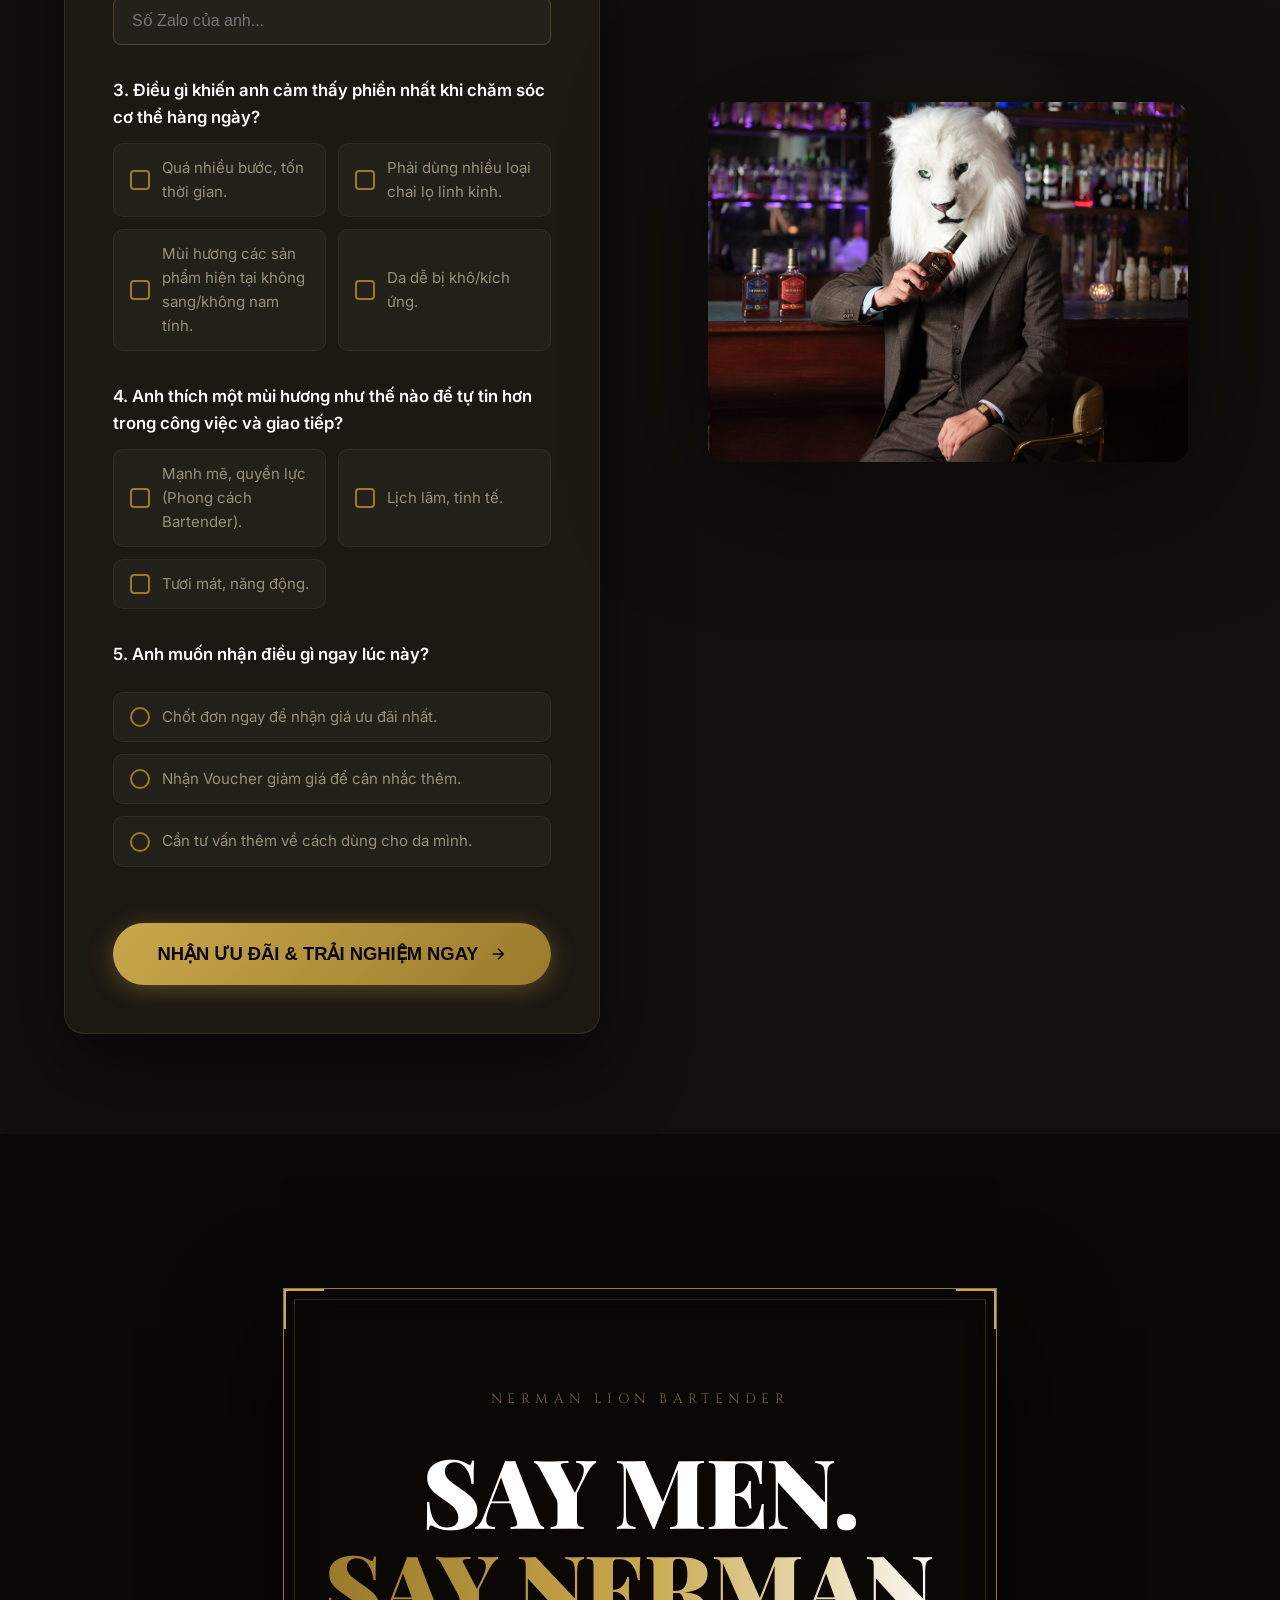
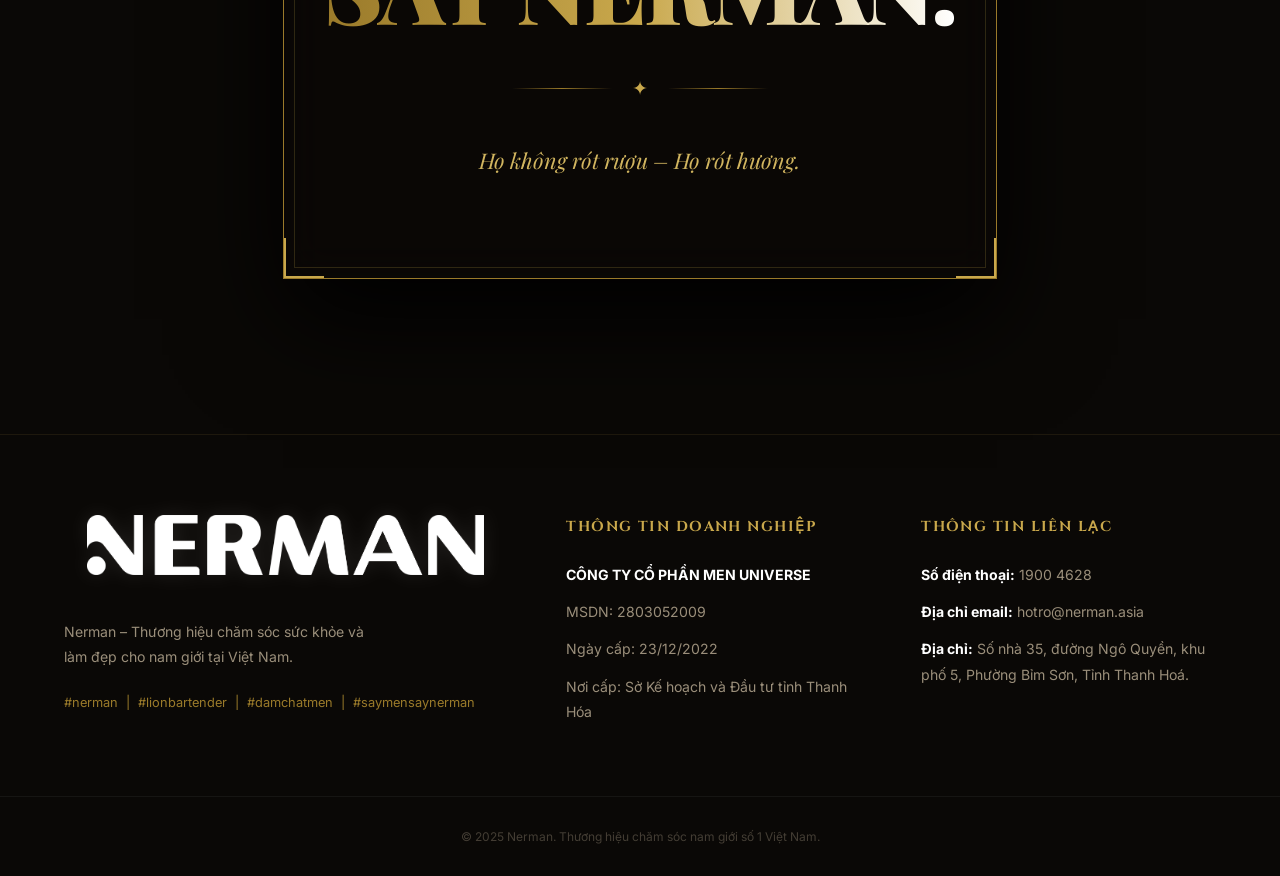
==== commit d36e9f8c: "Add files via upload" ====
--- a/nerman_landing_v8_final/index.html
+++ b/nerman_landing_v8_final/index.html
@@ -379,10 +379,18 @@
             </button>
           </form>
 
-          <div class="survey-success" id="survey-success" style="display:none">
-            <div class="success-icon">✦</div>
-            <h3>Đăng Ký Thành Công!</h3>
-            <p>Nerman đã ghi nhận mong muốn của anh. Đội ngũ CSKH sẽ liên hệ với anh qua Zalo trong thời gian sớm nhất.</p>
+          <div class="survey-success" id="survey-success" style="display:none; text-align: center;">
+            <div class="success-icon" style="margin: 0 auto 16px;">✦</div>
+            <h3 style="margin-bottom: 12px;">Đăng Ký Thành Công!</h3>
+            <p style="margin-bottom: 24px;">Nerman đã ghi nhận đơn hàng của anh. Để ưu tiên xử lý gửi hàng nhanh nhất, anh có thể quét mã QR dưới đây để thanh toán.</p>
+            <div class="qr-container" style="background: white; padding: 16px; border-radius: 12px; display: inline-block; margin-bottom: 16px; box-shadow: 0 10px 25px rgba(0,0,0,0.5);">
+              <img id="sepay-qr" src="" alt="Mã QR Thanh Toán SePay" style="width: 250px; max-width: 100%; border-radius: 8px;" />
+            </div>
+            <p style="font-size: 0.95rem; color: var(--text-dim); line-height: 1.6;">
+              Ngân hàng: <strong>TPBank</strong><br>
+              STK: <strong>78170420219</strong><br>
+              Nội dung CK: <strong id="qr-desc-text" style="color: var(--gold);"></strong>
+            </p>
           </div>
         </div>
 
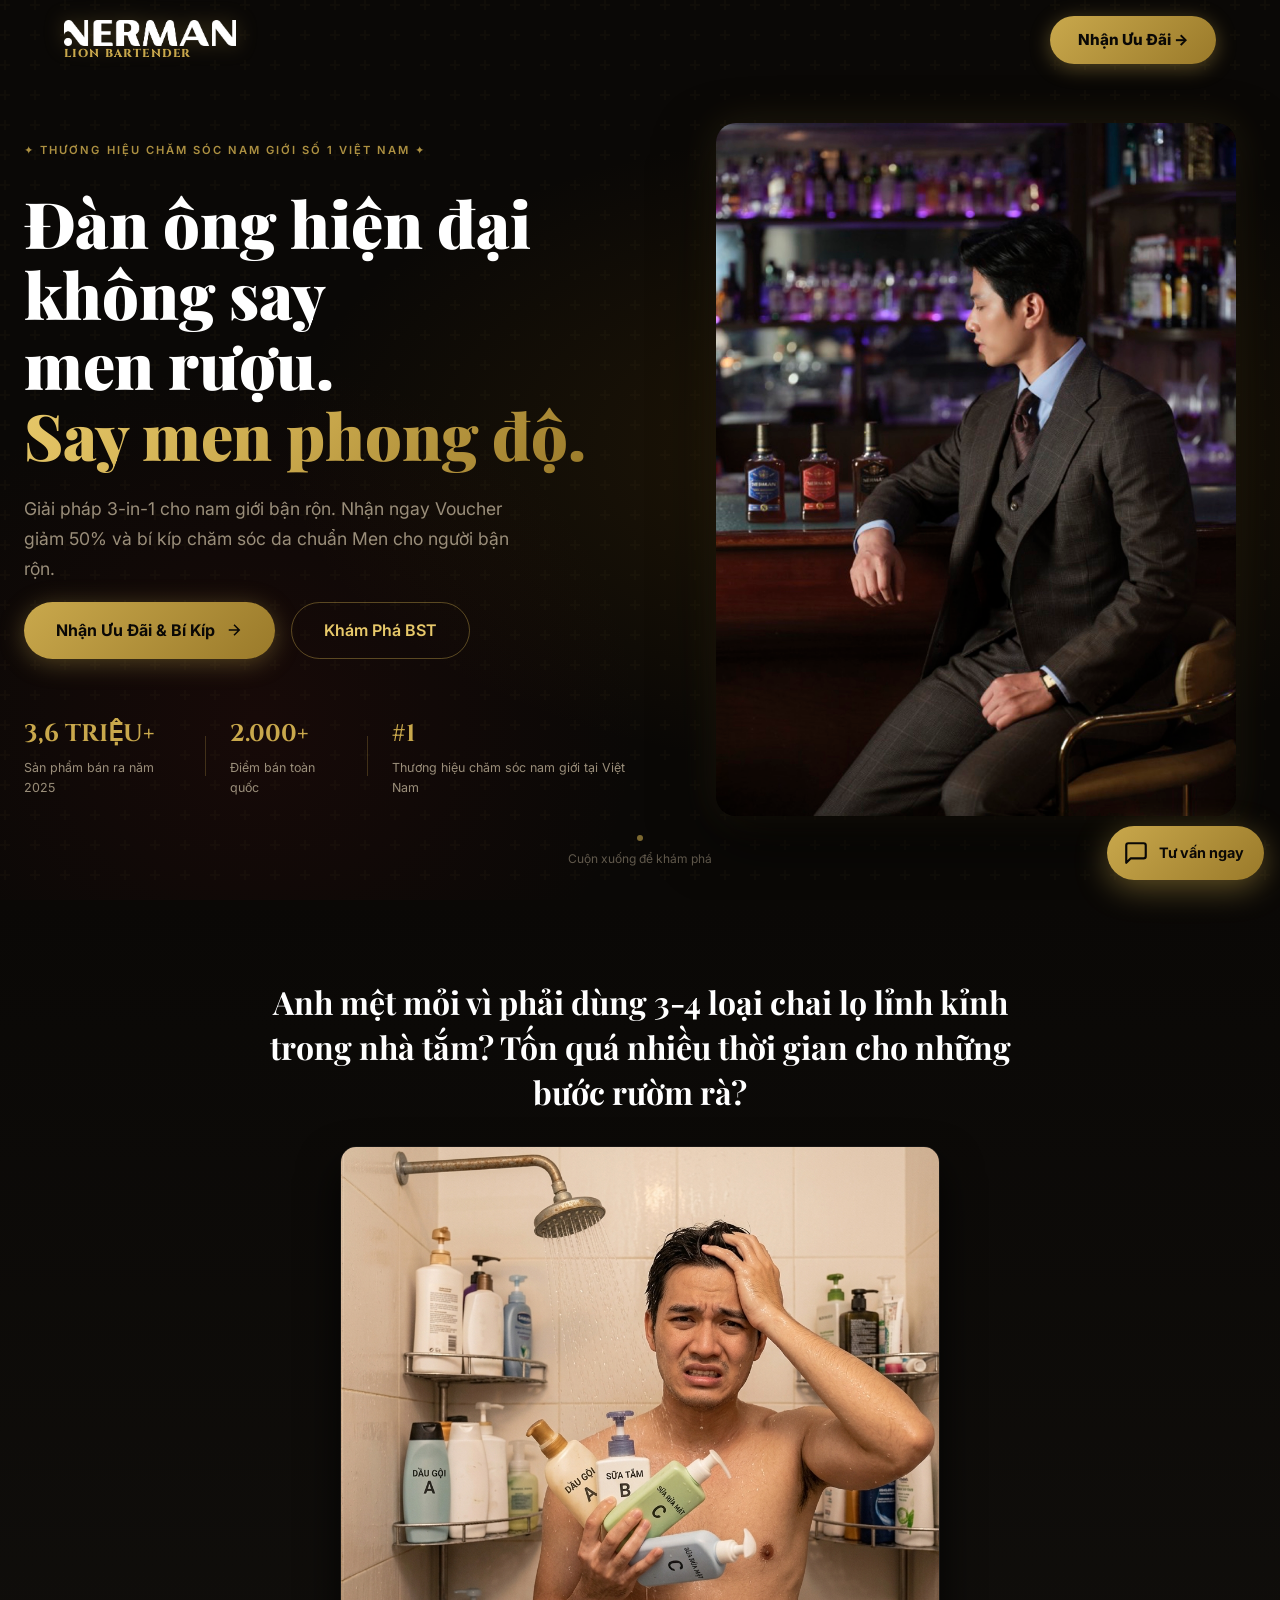
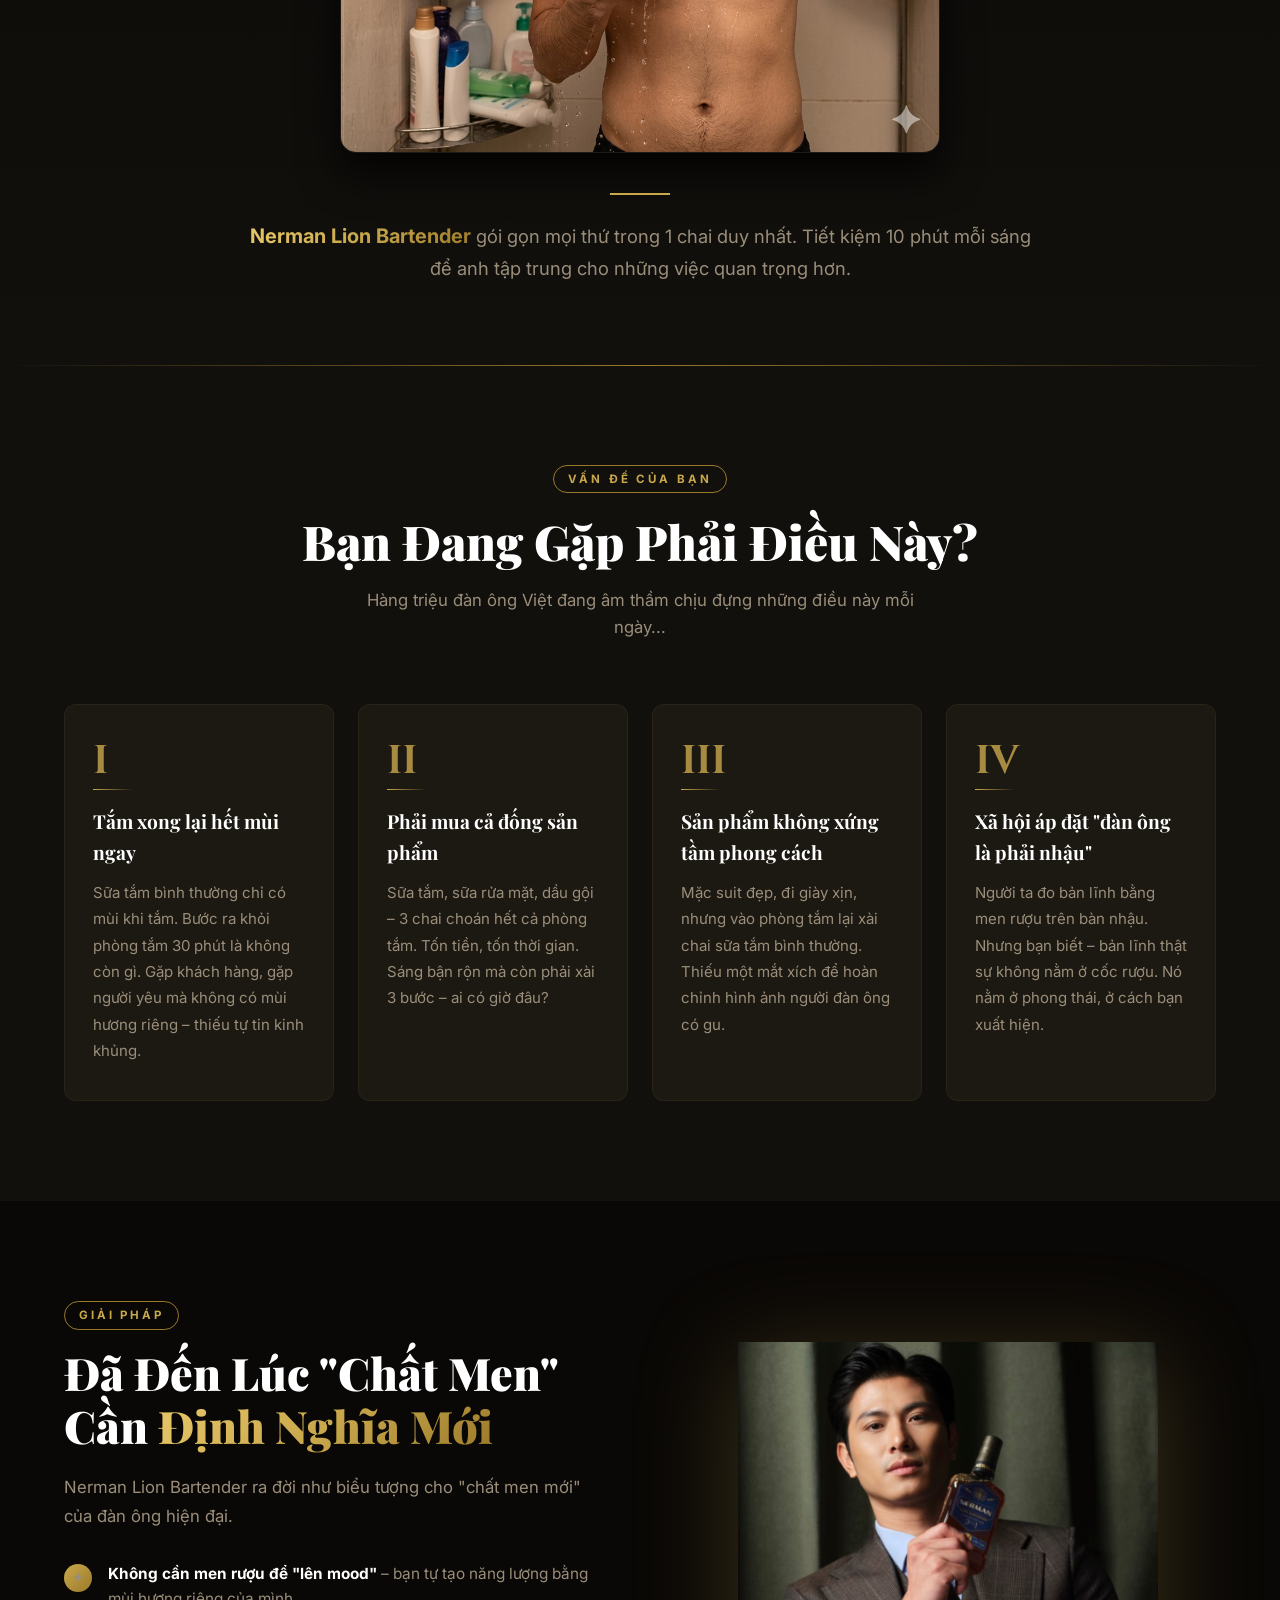
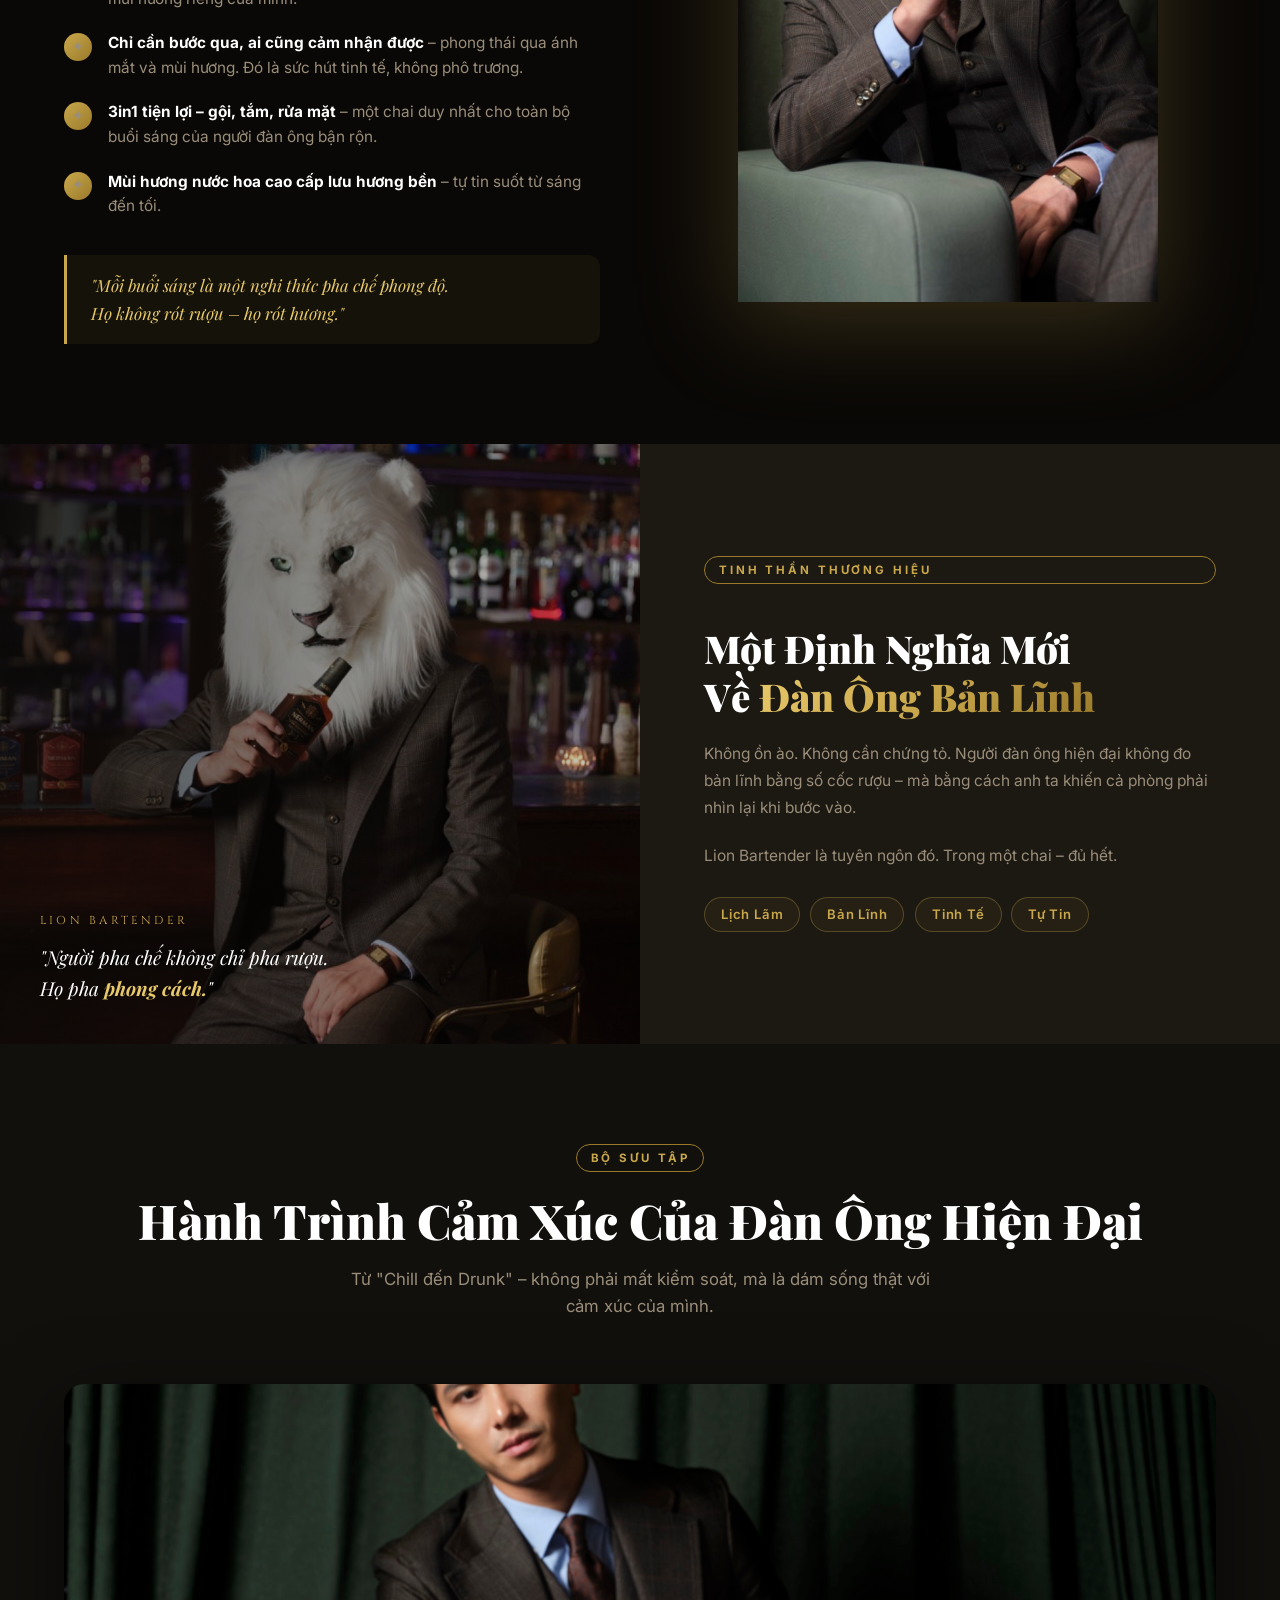
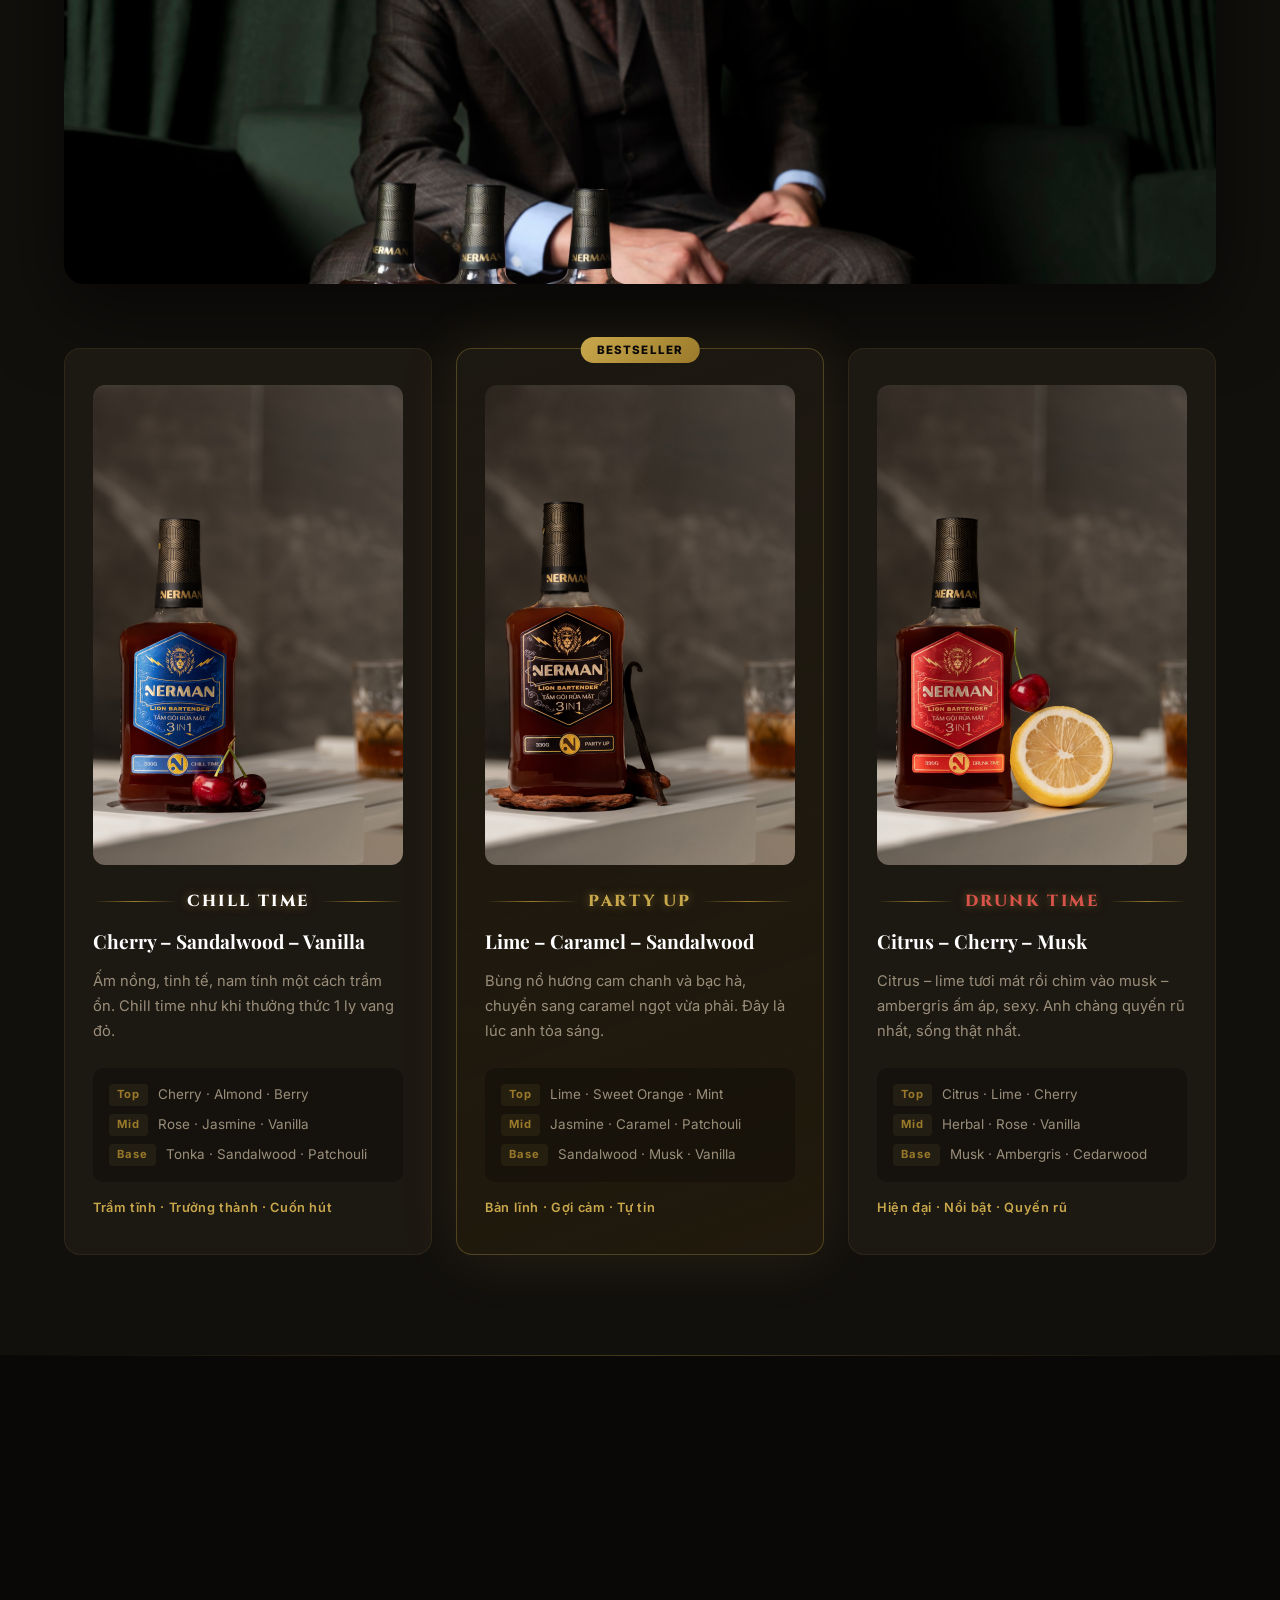
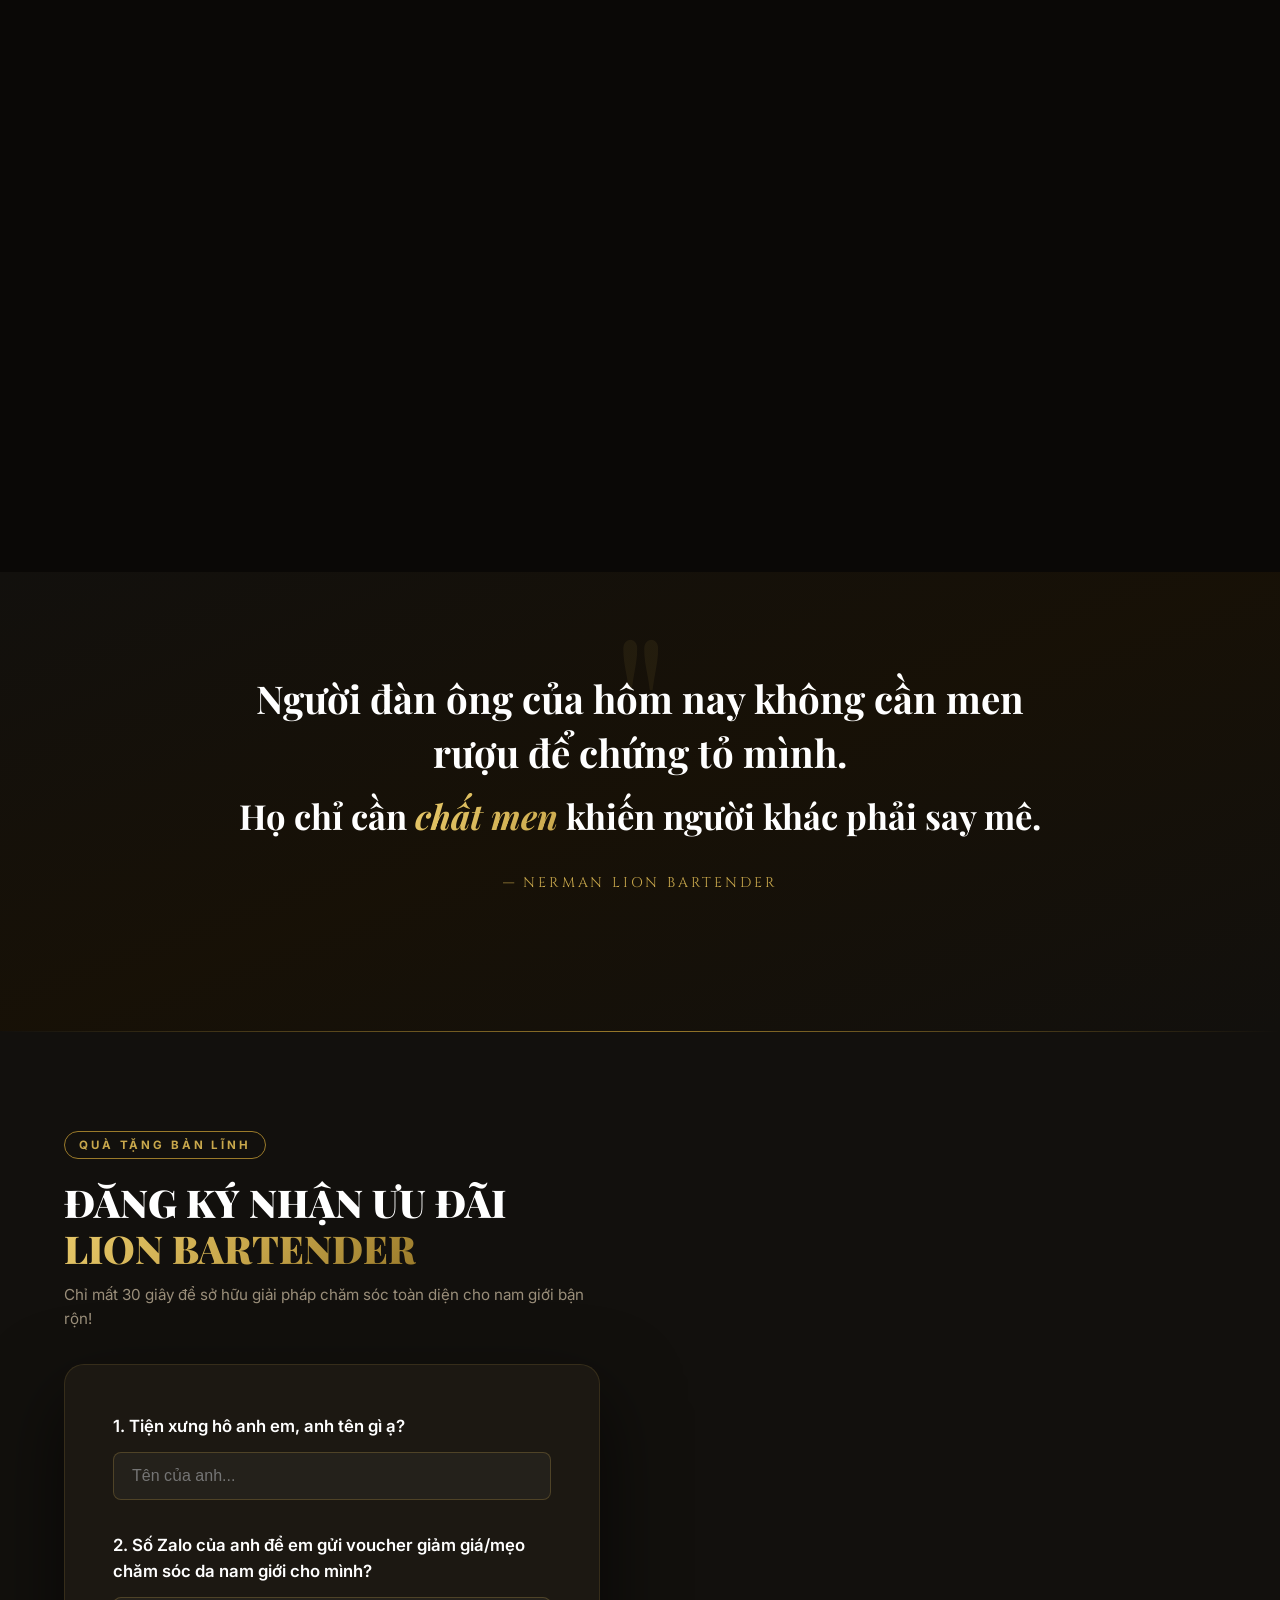
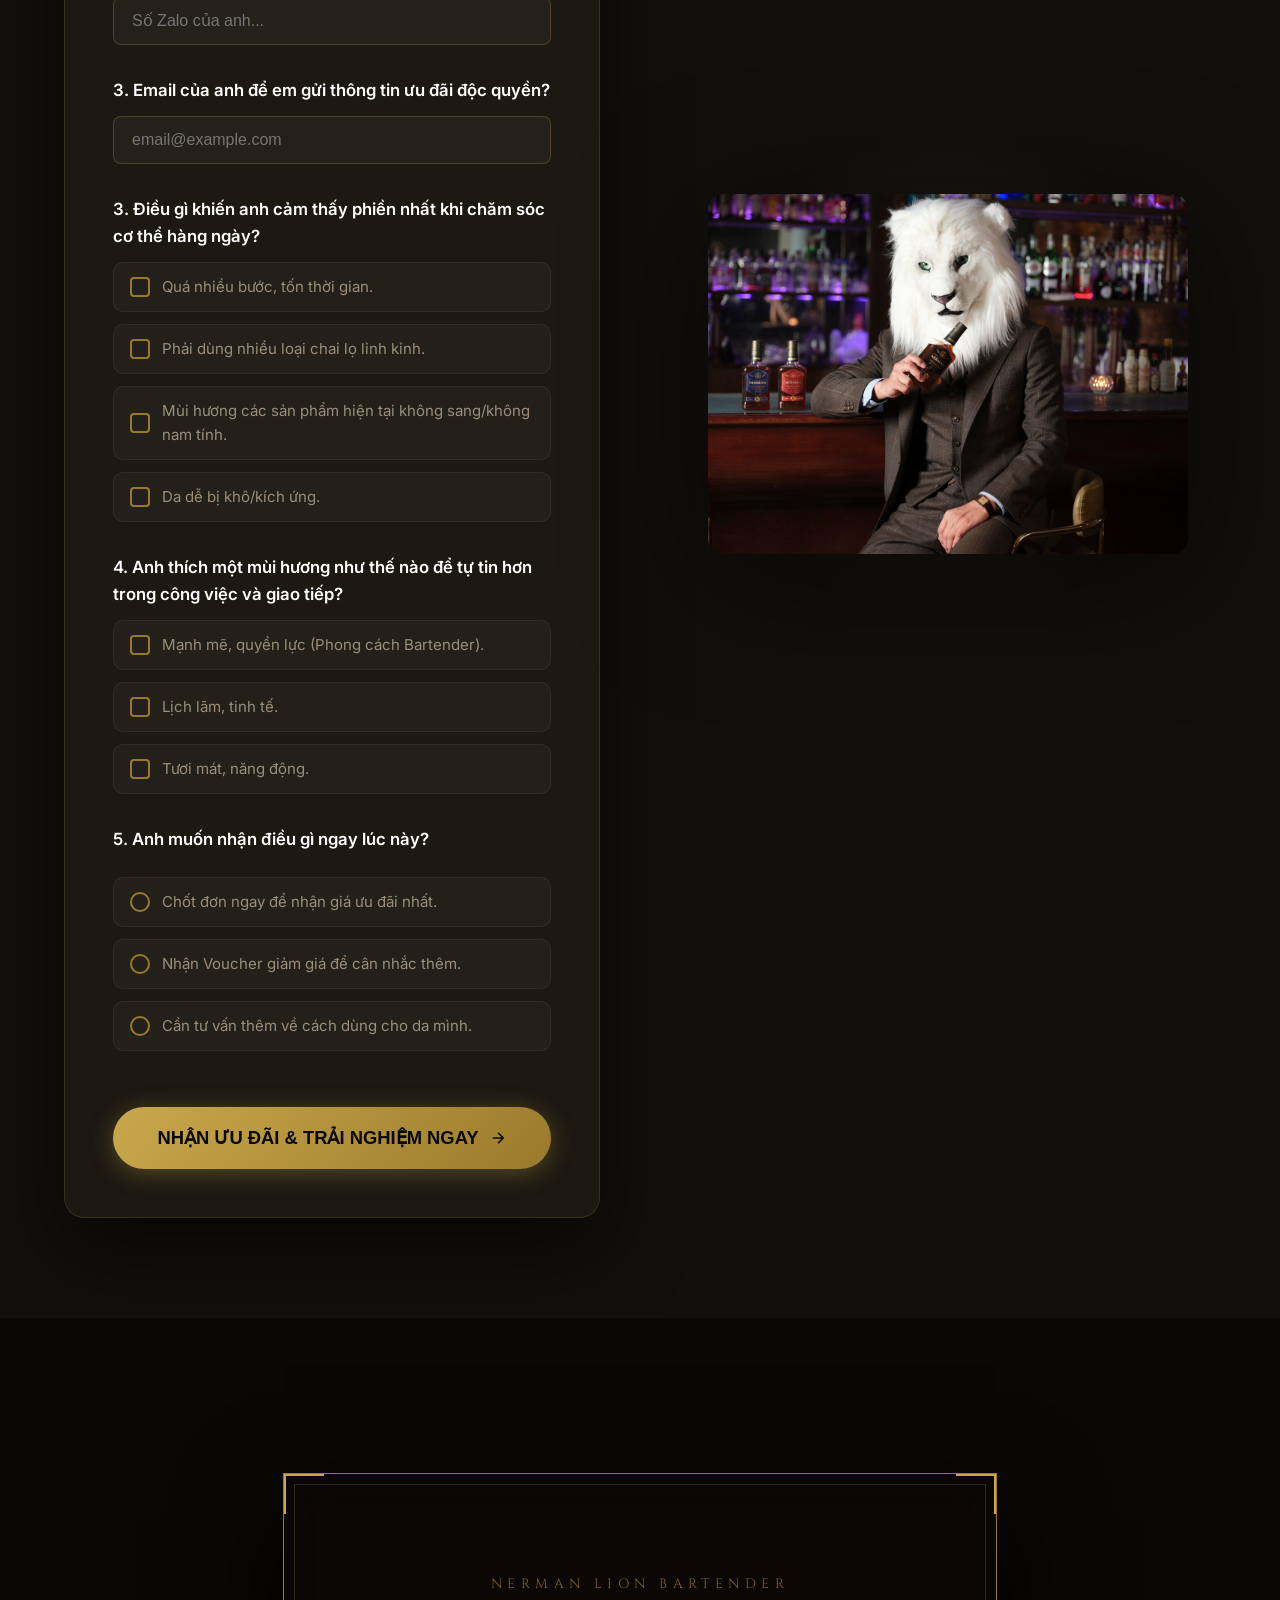
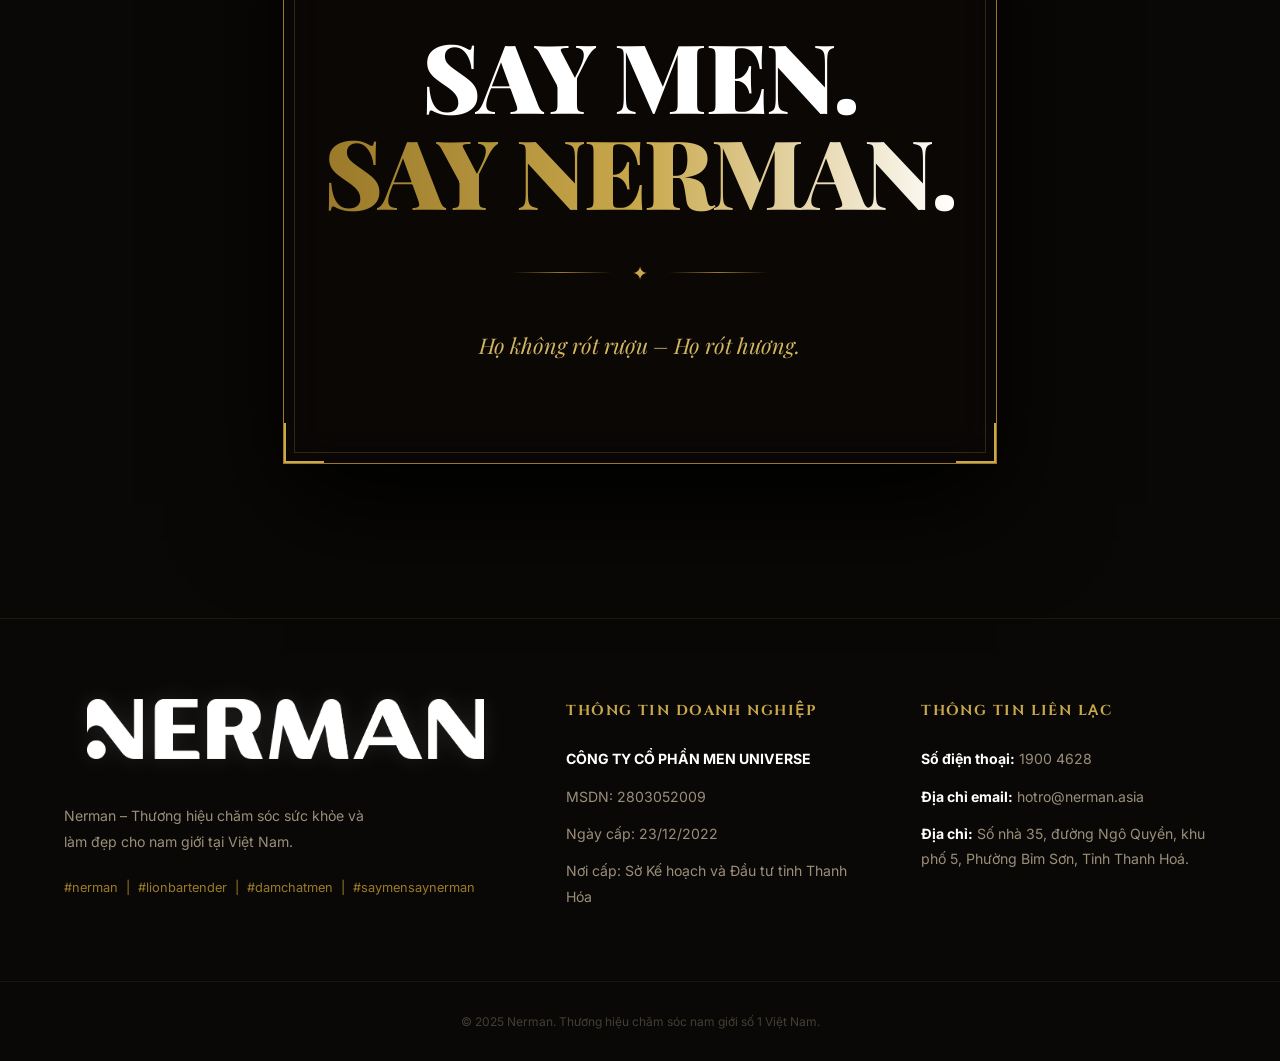
==== commit 9b5211af: "Add files via upload" ====
--- a/nerman_landing_v8_final/index.html
+++ b/nerman_landing_v8_final/index.html
@@ -311,6 +311,12 @@
                 <input type="tel" name="phone_zalo" placeholder="Số Zalo của anh..." required />
               </div>
 
+              <!-- Q2b -->
+              <div class="survey-q-box">
+                <label class="q-label">3. Email của anh để em gửi thông tin ưu đãi độc quyền?</label>
+                <input type="email" name="email" id="form-email" placeholder="email@example.com" required />
+              </div>
+
               <!-- Q3 -->
               <div class="survey-q-box">
                 <label class="q-label">3. Điều gì khiến anh cảm thấy phiền nhất khi chăm sóc cơ thể hàng ngày?</label>
--- a/nerman_landing_v8_final/style.css
+++ b/nerman_landing_v8_final/style.css
@@ -2121,7 +2121,8 @@
 }
 
 .survey-q-box input[type="text"],
-.survey-q-box input[type="tel"] {
+.survey-q-box input[type="tel"],
+.survey-q-box input[type="email"] {
   background: rgba(255,255,255,0.04);
   border: 1px solid rgba(201,168,76,0.25);
   border-radius: 8px;
@@ -2132,6 +2133,15 @@
   transition: var(--transition);
 }
 
+/* Keep dark styling when browser autocompletes email/phone/name fields */
+.survey-q-box input[type="text"]:-webkit-autofill,
+.survey-q-box input[type="tel"]:-webkit-autofill,
+.survey-q-box input[type="email"]:-webkit-autofill {
+  -webkit-text-fill-color: var(--text);
+  -webkit-box-shadow: 0 0 0px 1000px #1f1a14 inset;
+  transition: background-color 9999s ease-out 0s;
+}
+
 .survey-q-box input:focus {
   border-color: var(--gold);
   background: rgba(201,168,76,0.06);
@@ -2140,7 +2150,7 @@
 /* Custom Radio & Checkbox */
 .radio-group, .checkbox-group {
   display: grid;
-  grid-template-columns: repeat(auto-fit, minmax(200px, 1fr));
+  grid-template-columns: 1fr;
   gap: 12px;
 }
 
